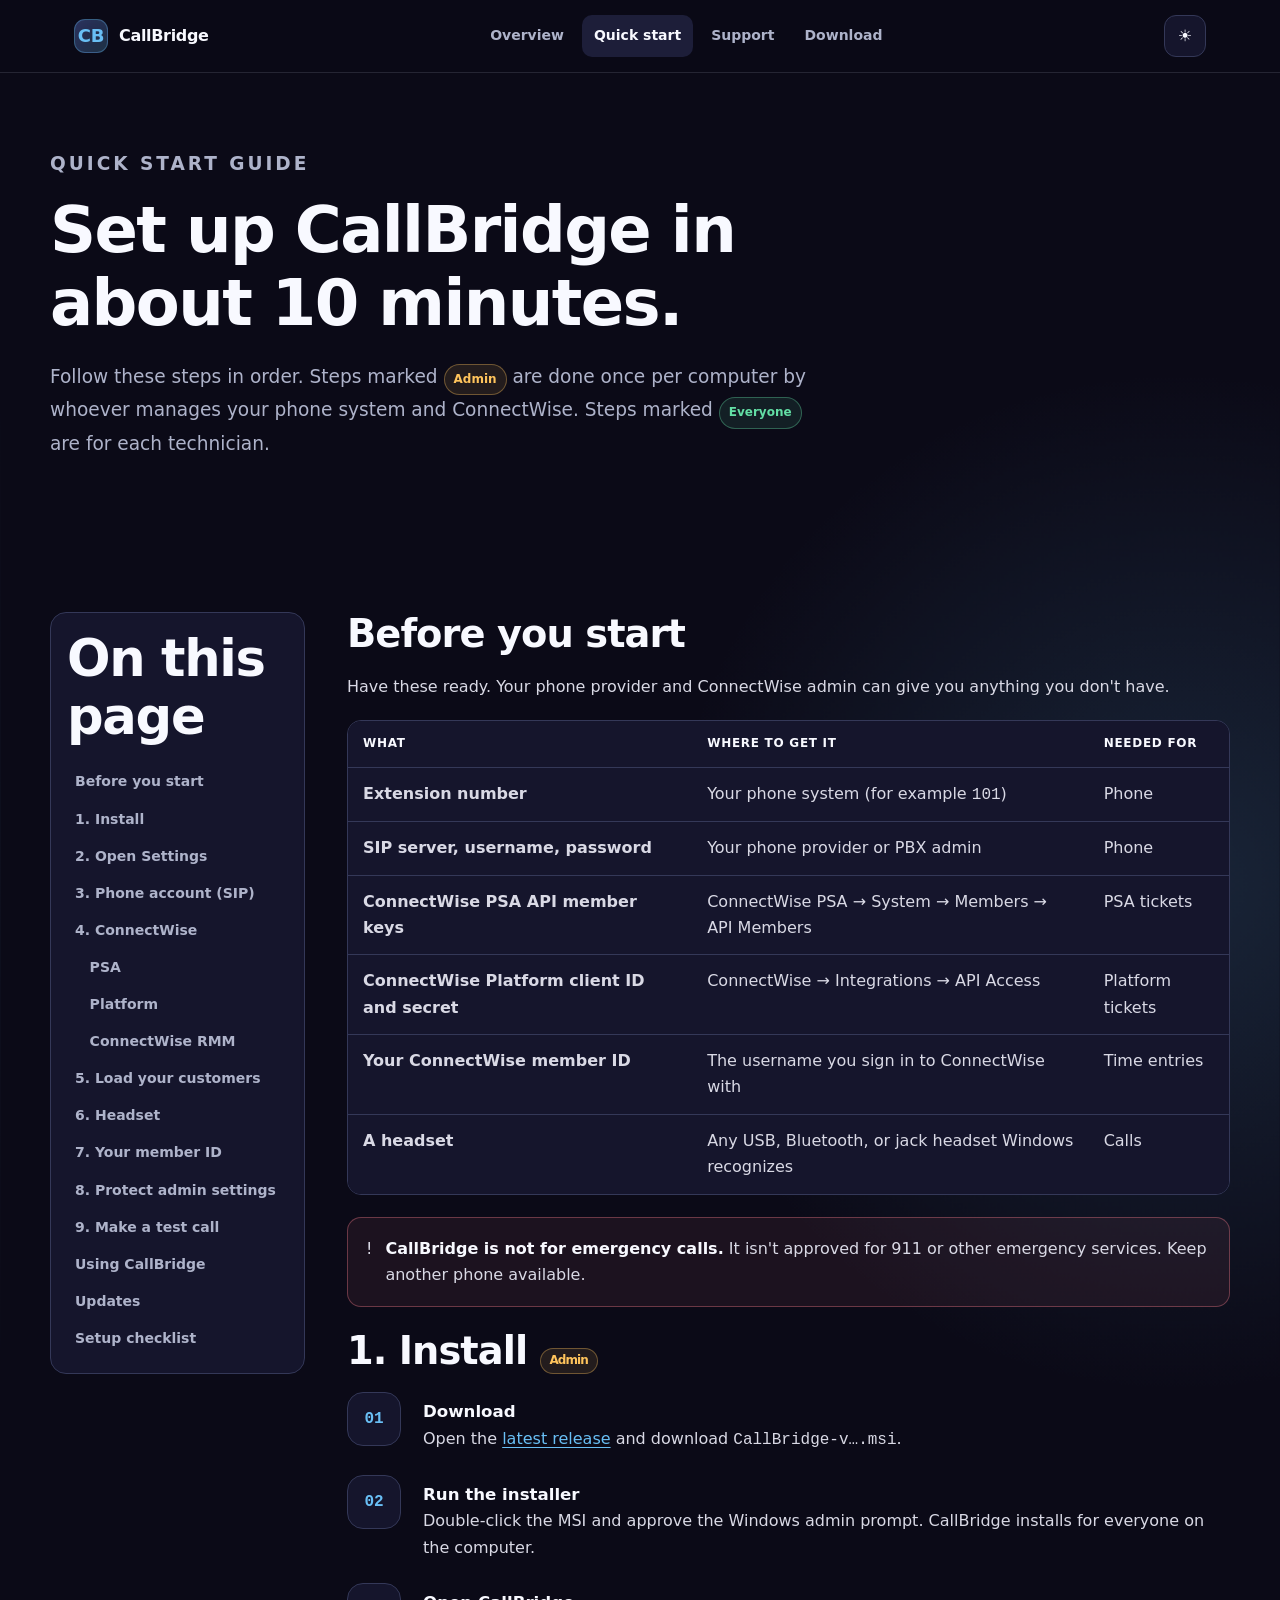
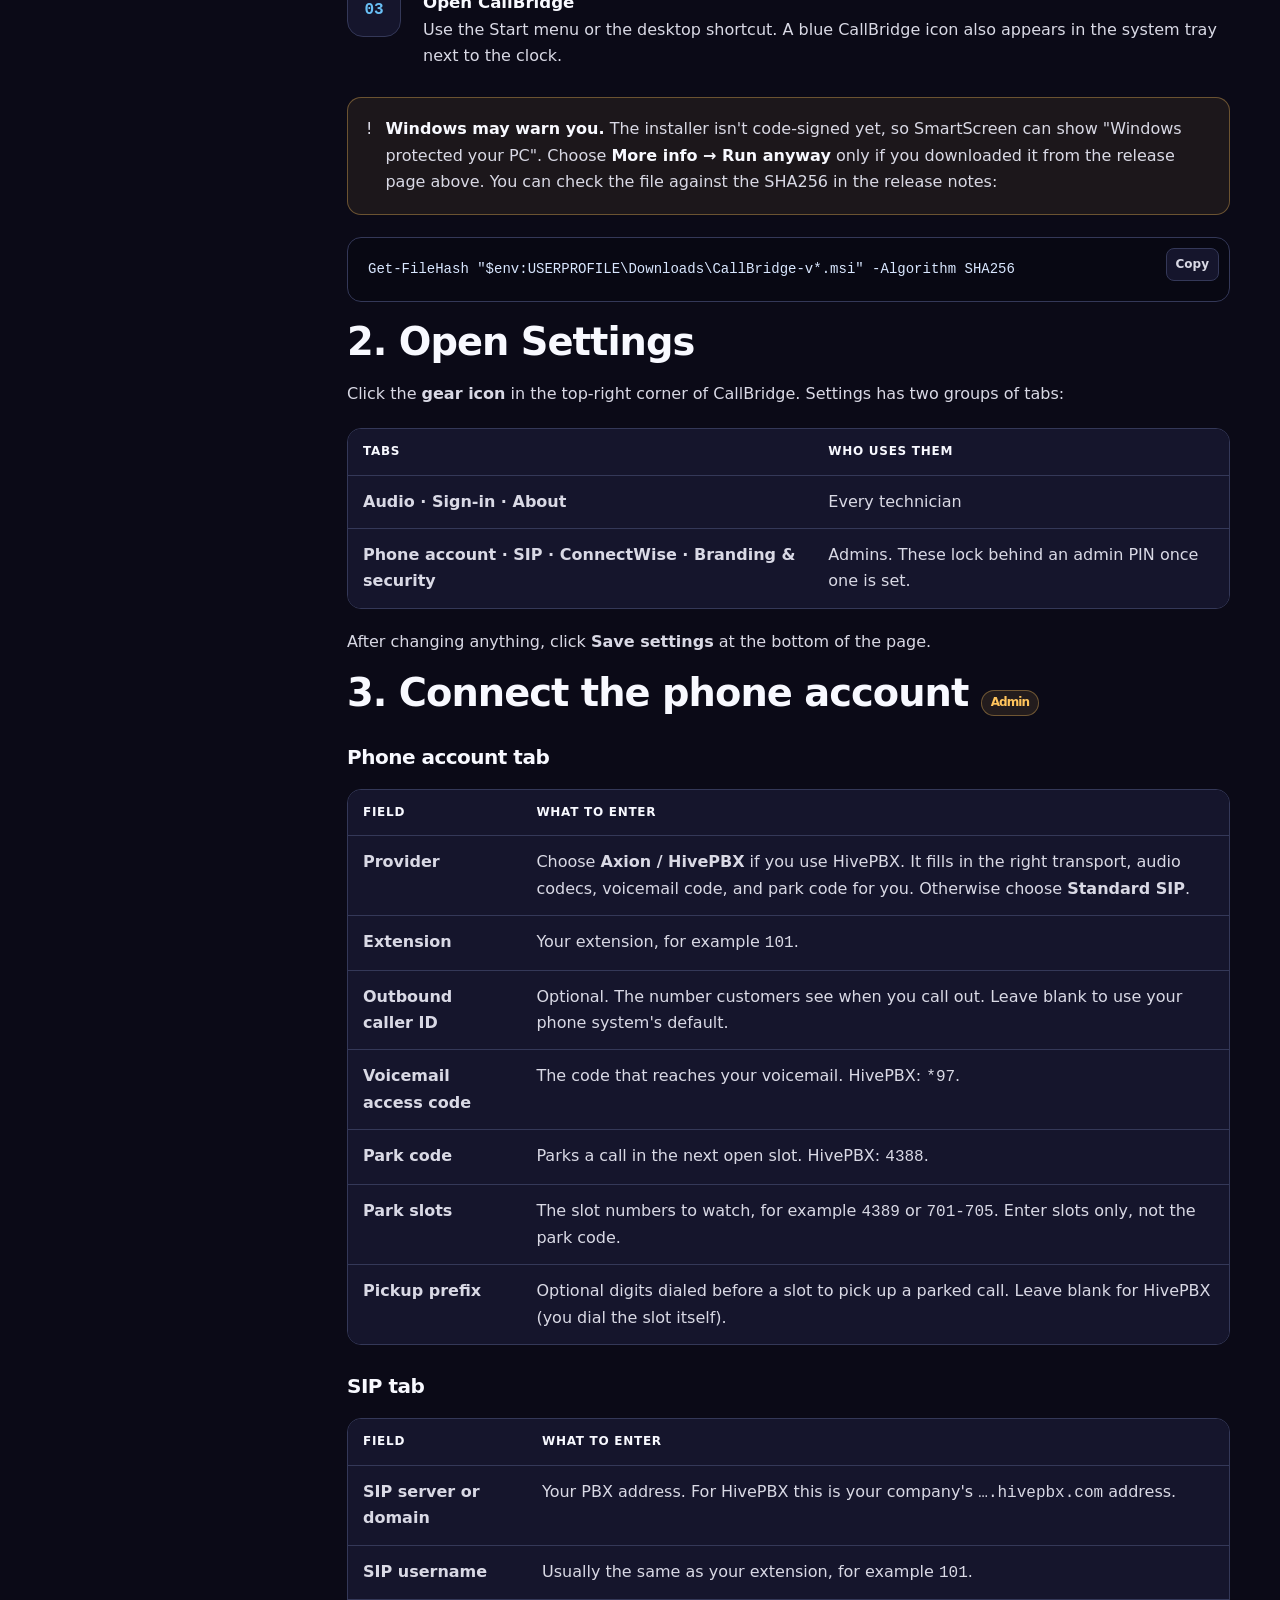
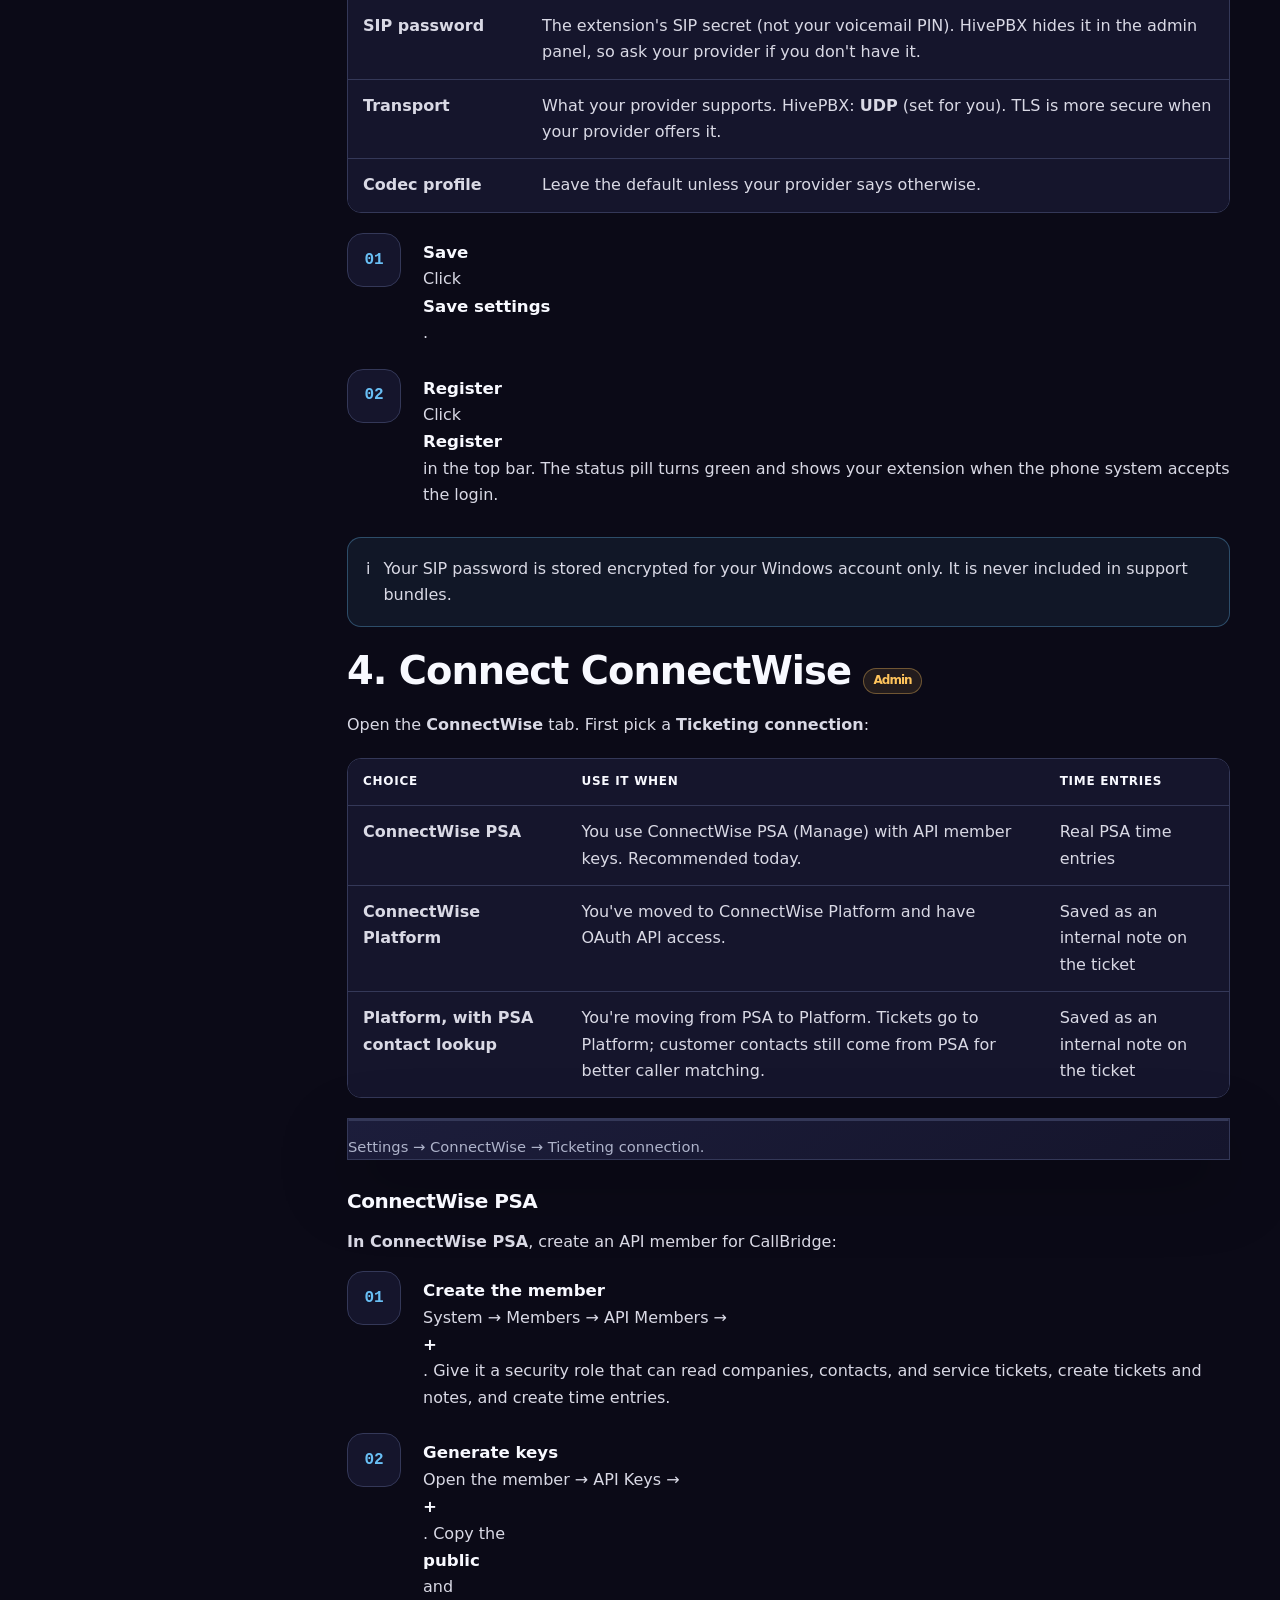
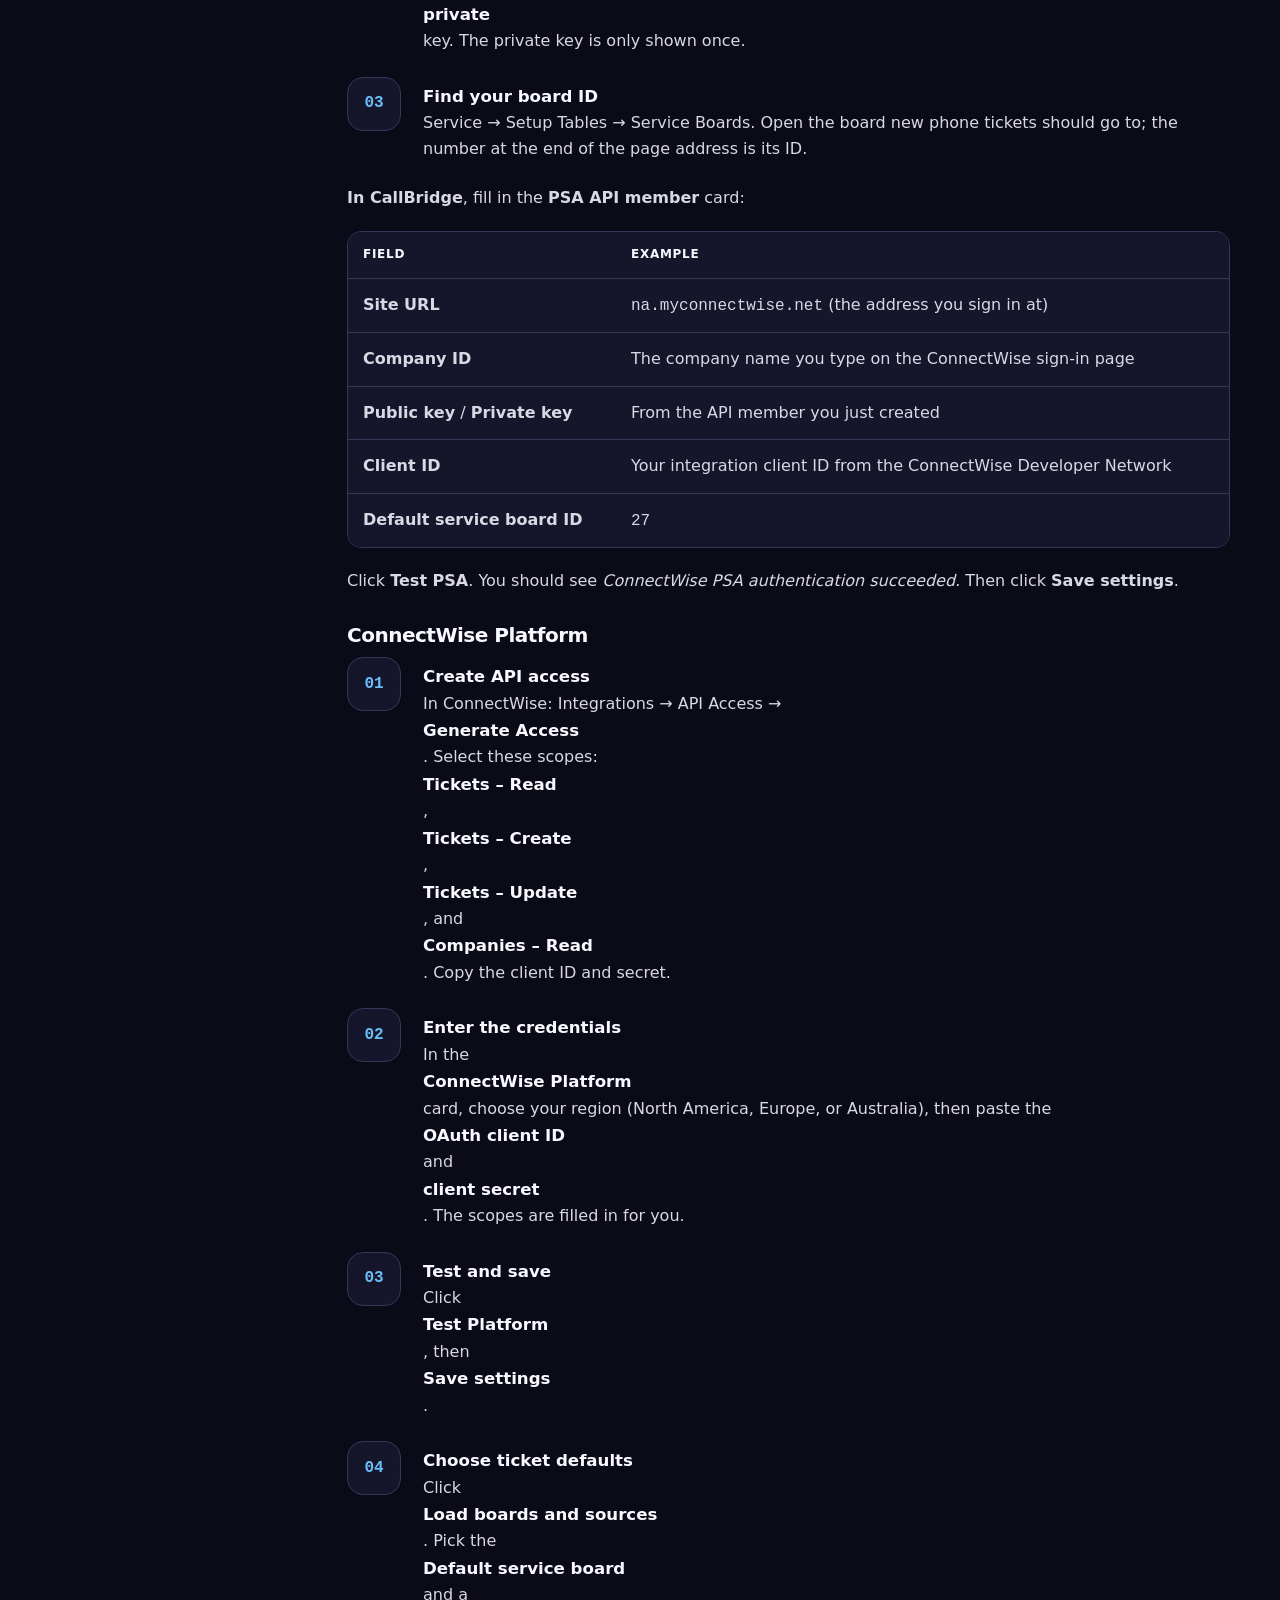
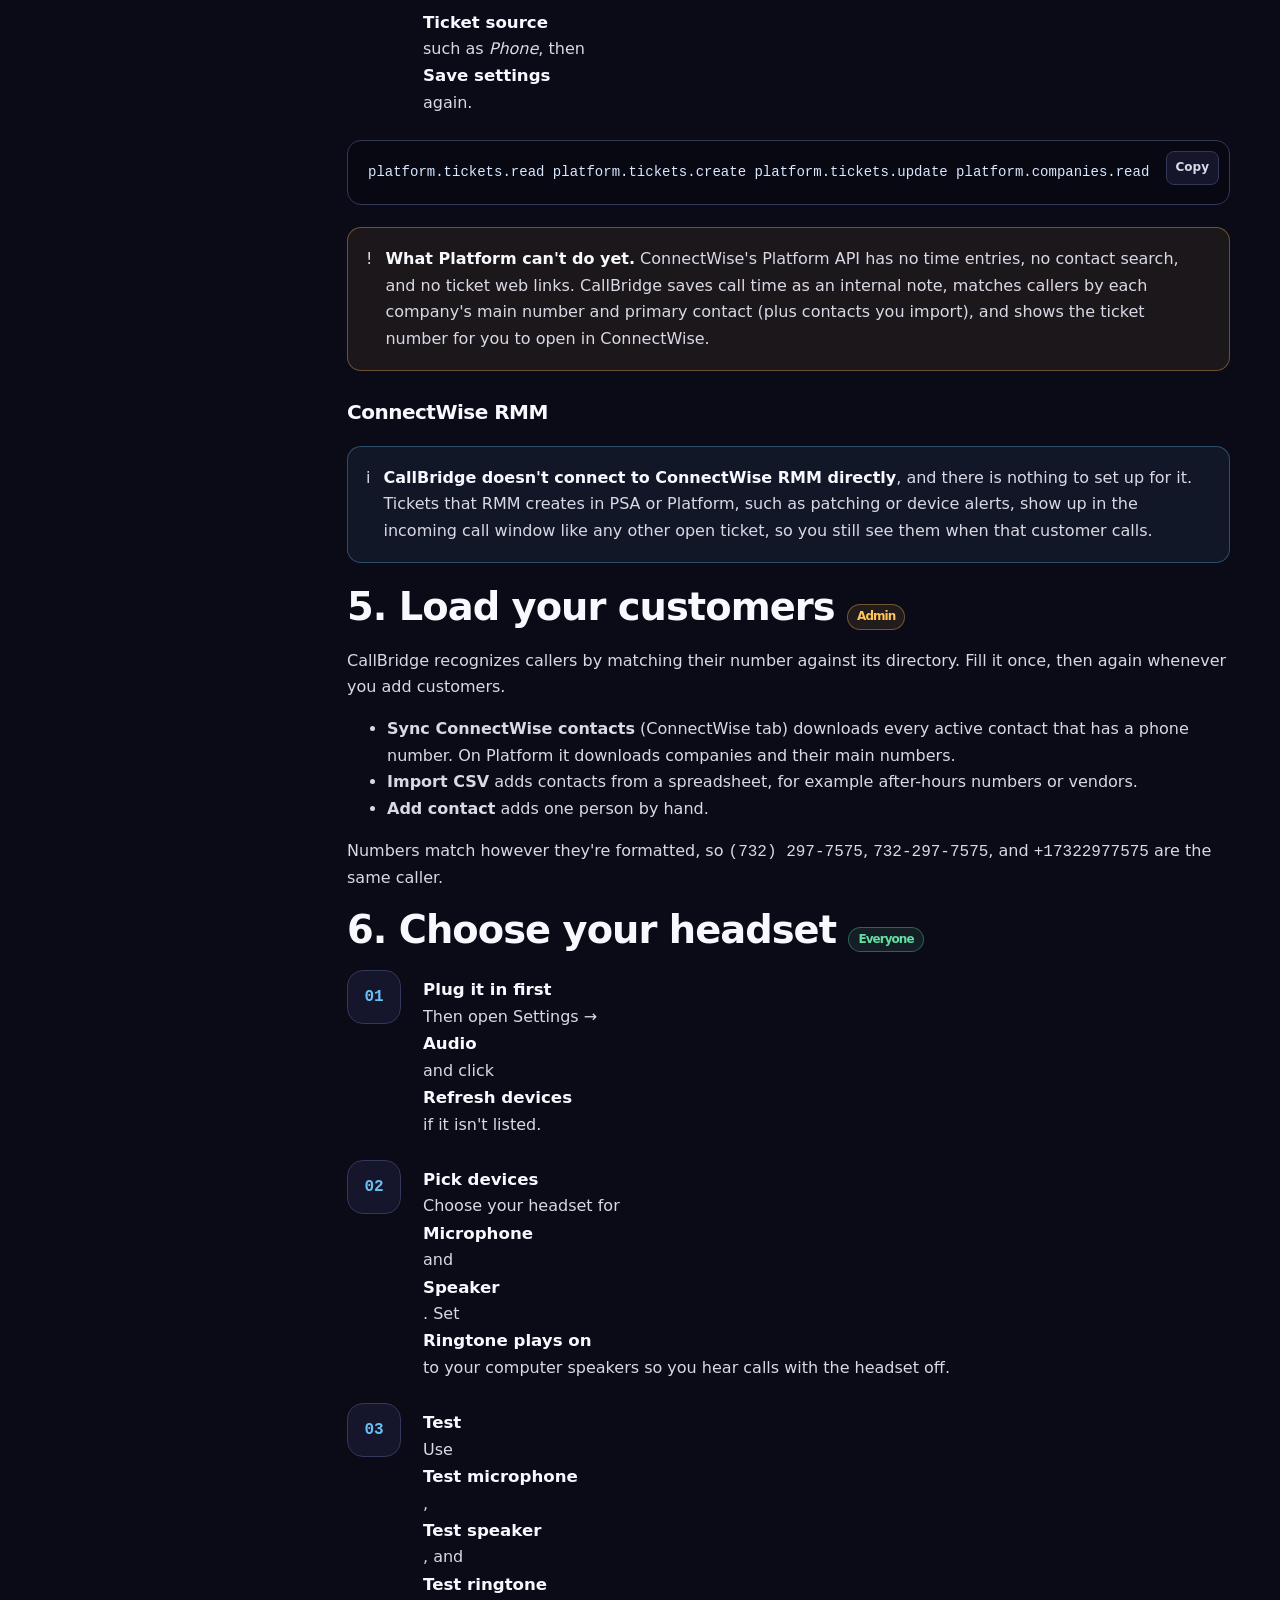
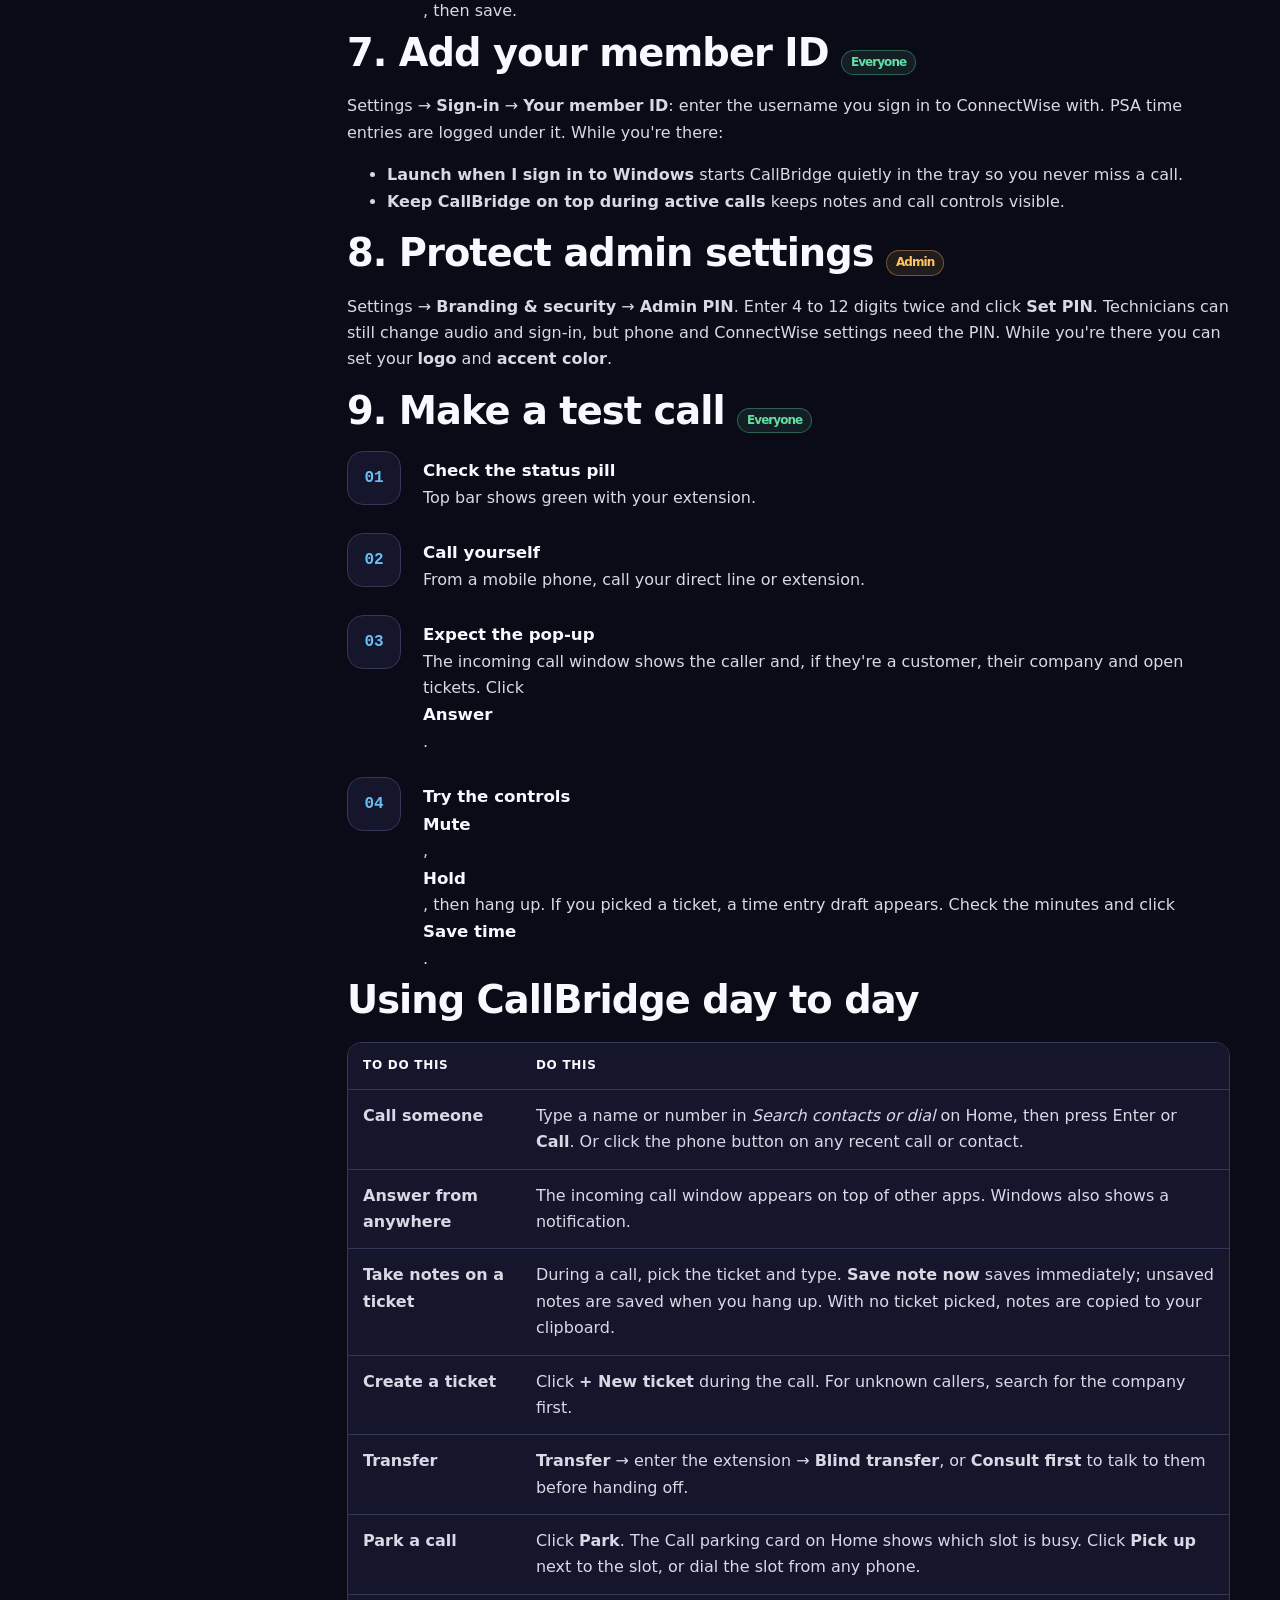
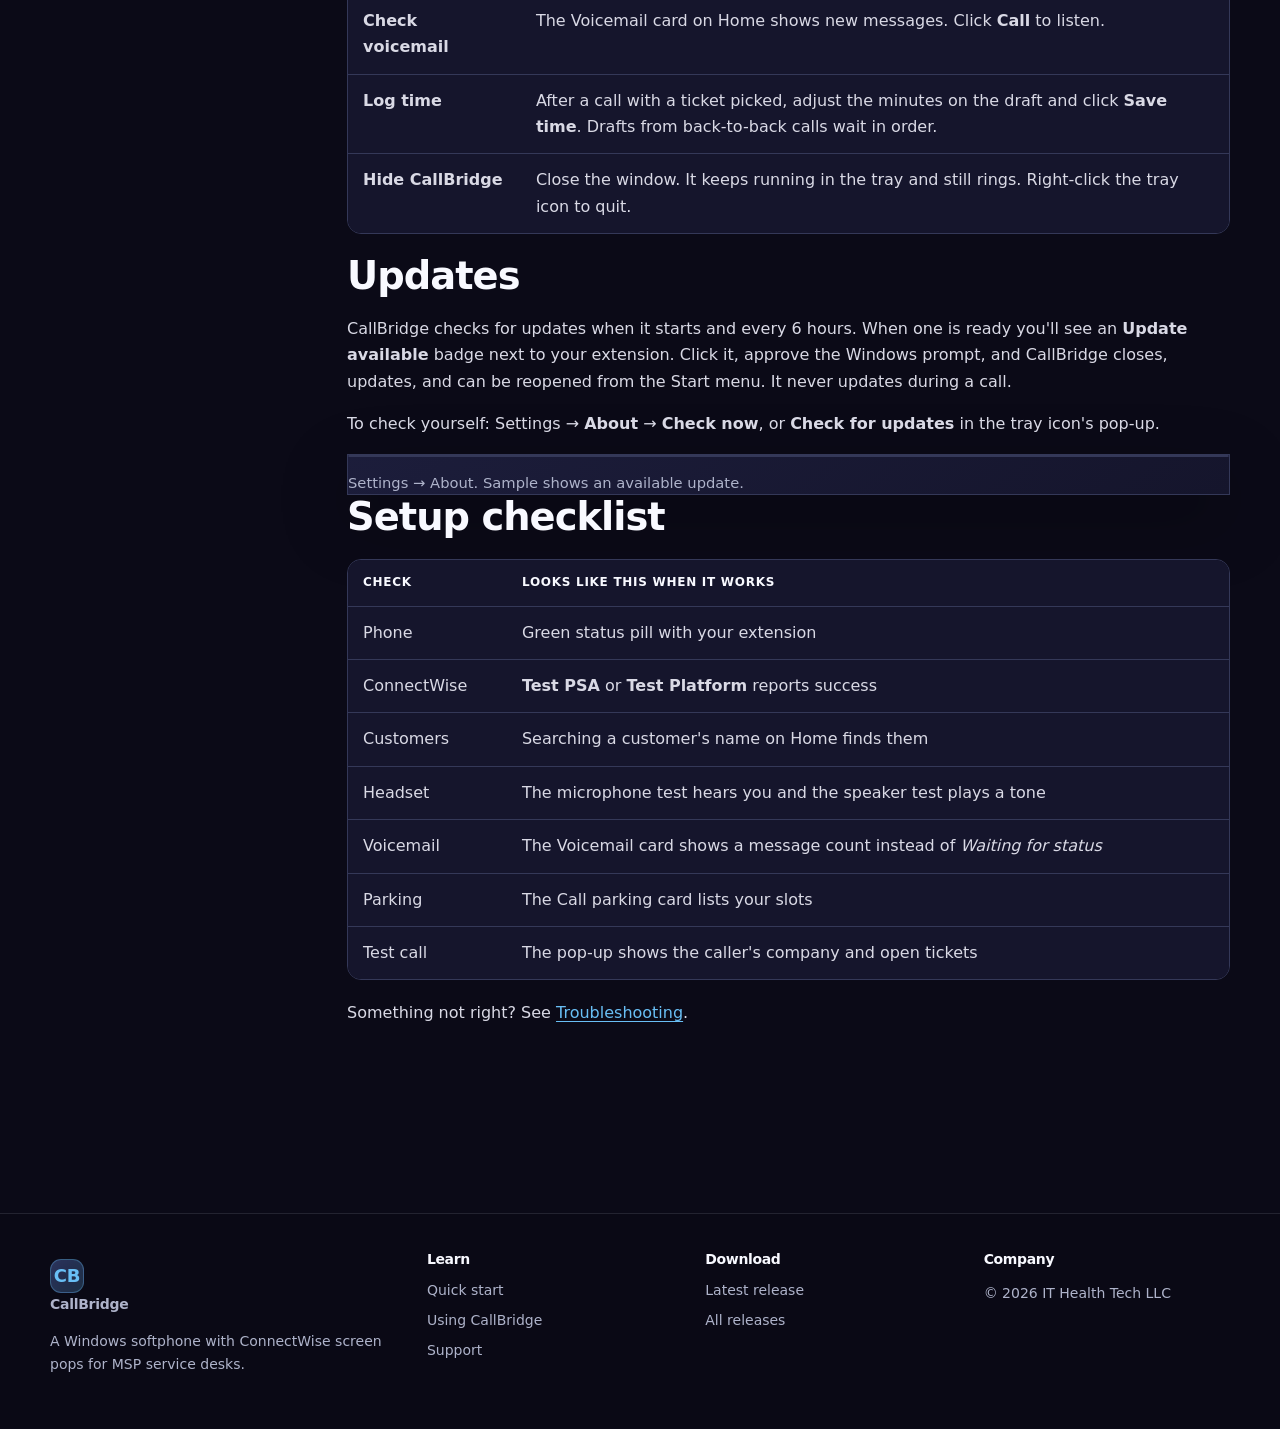
==== pages/guide.html @ 0b55e810 "Add end-user quick start guide and GitHub Pages documentation site Co-Authored-By: Claude Opus 5 <no" ====
<!doctype html>
<html lang="en">
<head>
  <meta charset="utf-8">
  <meta name="viewport" content="width=device-width, initial-scale=1">
  <meta name="description" content="Set up CallBridge step by step: install, connect your SIP phone account, connect ConnectWise PSA or Platform, load customers, choose your headset, and start taking calls.">
  <meta name="theme-color" content="#0b0a17">
  <meta http-equiv="Content-Security-Policy" content="default-src 'self'; img-src 'self' data:; style-src 'self'; script-src 'self'; connect-src 'none'; object-src 'none'; base-uri 'self'; form-action 'none'">
  <title>Quick start guide &middot; CallBridge</title>
  <link rel="icon" href="images/callbridge-mark.png">
  <link rel="stylesheet" href="assets/site.css">
  <script src="assets/site.js" defer></script>
</head>
<body>
  <a class="skip-link" href="#main">Skip to content</a>
  <header class="site-header">
    <div class="nav-shell">
      <a class="brand" href="index.html" aria-label="CallBridge documentation home">
        <span class="brand-mark" aria-hidden="true">CB</span>
        <span>CallBridge</span>
      </a>
      <nav class="site-nav" data-site-nav aria-label="Primary navigation">
        <a href="index.html">Overview</a>
        <a href="guide.html" aria-current="page">Quick start</a>
        <a href="support.html">Support</a>
        <a href="https://github.com/ithealthtech/CallBridge-Releases/releases/latest">Download</a>
      </nav>
      <div class="nav-actions">
        <button class="icon-button" type="button" data-doc-theme-toggle aria-label="Use light documentation theme">&#9728;</button>
        <button class="menu-button" type="button" data-menu-toggle aria-label="Open navigation" aria-expanded="false">&#9776;</button>
      </div>
    </div>
  </header>

  <main id="main">
    <section class="page-hero">
      <div class="container">
        <p class="eyebrow">Quick start guide</p>
        <h1>Set up CallBridge in about 10 minutes.</h1>
        <p class="hero-copy">Follow these steps in order. Steps marked <span class="badge badge-warning">Admin</span> are done once per computer by whoever manages your phone system and ConnectWise. Steps marked <span class="badge badge-success">Everyone</span> are for each technician.</p>
      </div>
    </section>

    <section class="section">
      <div class="container docs-layout">
        <nav class="toc" aria-label="On this page">
          <h2>On this page</h2>
          <a href="#before">Before you start</a>
          <a href="#install">1. Install</a>
          <a href="#settings">2. Open Settings</a>
          <a href="#phone">3. Phone account (SIP)</a>
          <a href="#connectwise">4. ConnectWise</a>
          <a href="#psa">&nbsp;&nbsp;&nbsp;PSA</a>
          <a href="#platform">&nbsp;&nbsp;&nbsp;Platform</a>
          <a href="#rmm">&nbsp;&nbsp;&nbsp;ConnectWise RMM</a>
          <a href="#directory">5. Load your customers</a>
          <a href="#audio">6. Headset</a>
          <a href="#signin">7. Your member ID</a>
          <a href="#pin">8. Protect admin settings</a>
          <a href="#first-call">9. Make a test call</a>
          <a href="#features">Using CallBridge</a>
          <a href="#updates">Updates</a>
          <a href="#checklist">Setup checklist</a>
        </nav>

        <div class="docs-content">
          <h2 id="before">Before you start</h2>
          <p>Have these ready. Your phone provider and ConnectWise admin can give you anything you don't have.</p>
          <div class="table-wrap">
            <table>
              <thead><tr><th>What</th><th>Where to get it</th><th>Needed for</th></tr></thead>
              <tbody>
                <tr><td><strong>Extension number</strong></td><td>Your phone system (for example <code>101</code>)</td><td>Phone</td></tr>
                <tr><td><strong>SIP server, username, password</strong></td><td>Your phone provider or PBX admin</td><td>Phone</td></tr>
                <tr><td><strong>ConnectWise PSA API member keys</strong></td><td>ConnectWise PSA &rarr; System &rarr; Members &rarr; API Members</td><td>PSA tickets</td></tr>
                <tr><td><strong>ConnectWise Platform client ID and secret</strong></td><td>ConnectWise &rarr; Integrations &rarr; API Access</td><td>Platform tickets</td></tr>
                <tr><td><strong>Your ConnectWise member ID</strong></td><td>The username you sign in to ConnectWise with</td><td>Time entries</td></tr>
                <tr><td><strong>A headset</strong></td><td>Any USB, Bluetooth, or jack headset Windows recognizes</td><td>Calls</td></tr>
              </tbody>
            </table>
          </div>
          <div class="notice notice-danger">
            <span aria-hidden="true">!</span>
            <p><strong>CallBridge is not for emergency calls.</strong> It isn't approved for 911 or other emergency services. Keep another phone available.</p>
          </div>

          <h2 id="install">1. Install <span class="badge badge-warning">Admin</span></h2>
          <ol class="step-list">
            <li><strong>Download</strong>Open the <a href="https://github.com/ithealthtech/CallBridge-Releases/releases/latest">latest release</a> and download <code>CallBridge-v&hellip;.msi</code>.</li>
            <li><strong>Run the installer</strong>Double-click the MSI and approve the Windows admin prompt. CallBridge installs for everyone on the computer.</li>
            <li><strong>Open CallBridge</strong>Use the Start menu or the desktop shortcut. A blue CallBridge icon also appears in the system tray next to the clock.</li>
          </ol>
          <div class="notice notice-warning">
            <span aria-hidden="true">!</span>
            <p><strong>Windows may warn you.</strong> The installer isn't code-signed yet, so SmartScreen can show "Windows protected your PC". Choose <strong>More info &rarr; Run anyway</strong> only if you downloaded it from the release page above. You can check the file against the SHA256 in the release notes:</p>
          </div>
          <div class="code-block">
            <button class="copy-button" type="button" data-copy-target="#verify-hash">Copy</button>
            <pre><code id="verify-hash">Get-FileHash "$env:USERPROFILE\Downloads\CallBridge-v*.msi" -Algorithm SHA256</code></pre>
          </div>

          <h2 id="settings">2. Open Settings</h2>
          <p>Click the <strong>gear icon</strong> in the top-right corner of CallBridge. Settings has two groups of tabs:</p>
          <div class="table-wrap">
            <table>
              <thead><tr><th>Tabs</th><th>Who uses them</th></tr></thead>
              <tbody>
                <tr><td><strong>Audio &middot; Sign-in &middot; About</strong></td><td>Every technician</td></tr>
                <tr><td><strong>Phone account &middot; SIP &middot; ConnectWise &middot; Branding &amp; security</strong></td><td>Admins. These lock behind an admin PIN once one is set.</td></tr>
              </tbody>
            </table>
          </div>
          <p>After changing anything, click <strong>Save settings</strong> at the bottom of the page.</p>

          <h2 id="phone">3. Connect the phone account <span class="badge badge-warning">Admin</span></h2>
          <h3>Phone account tab</h3>
          <div class="table-wrap">
            <table>
              <thead><tr><th>Field</th><th>What to enter</th></tr></thead>
              <tbody>
                <tr><td><strong>Provider</strong></td><td>Choose <strong>Axion / HivePBX</strong> if you use HivePBX. It fills in the right transport, audio codecs, voicemail code, and park code for you. Otherwise choose <strong>Standard SIP</strong>.</td></tr>
                <tr><td><strong>Extension</strong></td><td>Your extension, for example <code>101</code>.</td></tr>
                <tr><td><strong>Outbound caller ID</strong></td><td>Optional. The number customers see when you call out. Leave blank to use your phone system's default.</td></tr>
                <tr><td><strong>Voicemail access code</strong></td><td>The code that reaches your voicemail. HivePBX: <code>*97</code>.</td></tr>
                <tr><td><strong>Park code</strong></td><td>Parks a call in the next open slot. HivePBX: <code>4388</code>.</td></tr>
                <tr><td><strong>Park slots</strong></td><td>The slot numbers to watch, for example <code>4389</code> or <code>701-705</code>. Enter slots only, not the park code.</td></tr>
                <tr><td><strong>Pickup prefix</strong></td><td>Optional digits dialed before a slot to pick up a parked call. Leave blank for HivePBX (you dial the slot itself).</td></tr>
              </tbody>
            </table>
          </div>

          <h3>SIP tab</h3>
          <div class="table-wrap">
            <table>
              <thead><tr><th>Field</th><th>What to enter</th></tr></thead>
              <tbody>
                <tr><td><strong>SIP server or domain</strong></td><td>Your PBX address. For HivePBX this is your company's <code>&hellip;.hivepbx.com</code> address.</td></tr>
                <tr><td><strong>SIP username</strong></td><td>Usually the same as your extension, for example <code>101</code>.</td></tr>
                <tr><td><strong>SIP password</strong></td><td>The extension's SIP secret (not your voicemail PIN). HivePBX hides it in the admin panel, so ask your provider if you don't have it.</td></tr>
                <tr><td><strong>Transport</strong></td><td>What your provider supports. HivePBX: <strong>UDP</strong> (set for you). TLS is more secure when your provider offers it.</td></tr>
                <tr><td><strong>Codec profile</strong></td><td>Leave the default unless your provider says otherwise.</td></tr>
              </tbody>
            </table>
          </div>
          <ol class="step-list">
            <li><strong>Save</strong>Click <strong>Save settings</strong>.</li>
            <li><strong>Register</strong>Click <strong>Register</strong> in the top bar. The status pill turns green and shows your extension when the phone system accepts the login.</li>
          </ol>
          <div class="notice">
            <span aria-hidden="true">i</span>
            <p>Your SIP password is stored encrypted for your Windows account only. It is never included in support bundles.</p>
          </div>

          <h2 id="connectwise">4. Connect ConnectWise <span class="badge badge-warning">Admin</span></h2>
          <p>Open the <strong>ConnectWise</strong> tab. First pick a <strong>Ticketing connection</strong>:</p>
          <div class="table-wrap">
            <table>
              <thead><tr><th>Choice</th><th>Use it when</th><th>Time entries</th></tr></thead>
              <tbody>
                <tr><td><strong>ConnectWise PSA</strong></td><td>You use ConnectWise PSA (Manage) with API member keys. Recommended today.</td><td>Real PSA time entries</td></tr>
                <tr><td><strong>ConnectWise Platform</strong></td><td>You've moved to ConnectWise Platform and have OAuth API access.</td><td>Saved as an internal note on the ticket</td></tr>
                <tr><td><strong>Platform, with PSA contact lookup</strong></td><td>You're moving from PSA to Platform. Tickets go to Platform; customer contacts still come from PSA for better caller matching.</td><td>Saved as an internal note on the ticket</td></tr>
              </tbody>
            </table>
          </div>
          <figure class="panel">
            <img src="images/connectwise-settings.png" alt="CallBridge ConnectWise settings showing the Ticketing connection choice" loading="lazy">
            <figcaption>Settings &rarr; ConnectWise &rarr; Ticketing connection.</figcaption>
          </figure>

          <h3 id="psa">ConnectWise PSA</h3>
          <p><strong>In ConnectWise PSA</strong>, create an API member for CallBridge:</p>
          <ol class="step-list">
            <li><strong>Create the member</strong>System &rarr; Members &rarr; API Members &rarr; <strong>+</strong>. Give it a security role that can read companies, contacts, and service tickets, create tickets and notes, and create time entries.</li>
            <li><strong>Generate keys</strong>Open the member &rarr; API Keys &rarr; <strong>+</strong>. Copy the <strong>public</strong> and <strong>private</strong> key. The private key is only shown once.</li>
            <li><strong>Find your board ID</strong>Service &rarr; Setup Tables &rarr; Service Boards. Open the board new phone tickets should go to; the number at the end of the page address is its ID.</li>
          </ol>
          <p><strong>In CallBridge</strong>, fill in the <strong>PSA API member</strong> card:</p>
          <div class="table-wrap">
            <table>
              <thead><tr><th>Field</th><th>Example</th></tr></thead>
              <tbody>
                <tr><td><strong>Site URL</strong></td><td><code>na.myconnectwise.net</code> (the address you sign in at)</td></tr>
                <tr><td><strong>Company ID</strong></td><td>The company name you type on the ConnectWise sign-in page</td></tr>
                <tr><td><strong>Public key</strong> / <strong>Private key</strong></td><td>From the API member you just created</td></tr>
                <tr><td><strong>Client ID</strong></td><td>Your integration client ID from the ConnectWise Developer Network</td></tr>
                <tr><td><strong>Default service board ID</strong></td><td><code>27</code></td></tr>
              </tbody>
            </table>
          </div>
          <p>Click <strong>Test PSA</strong>. You should see <em>ConnectWise PSA authentication succeeded.</em> Then click <strong>Save settings</strong>.</p>

          <h3 id="platform">ConnectWise Platform</h3>
          <ol class="step-list">
            <li><strong>Create API access</strong>In ConnectWise: Integrations &rarr; API Access &rarr; <strong>Generate Access</strong>. Select these scopes: <strong>Tickets &ndash; Read</strong>, <strong>Tickets &ndash; Create</strong>, <strong>Tickets &ndash; Update</strong>, and <strong>Companies &ndash; Read</strong>. Copy the client ID and secret.</li>
            <li><strong>Enter the credentials</strong>In the <strong>ConnectWise Platform</strong> card, choose your region (North America, Europe, or Australia), then paste the <strong>OAuth client ID</strong> and <strong>client secret</strong>. The scopes are filled in for you.</li>
            <li><strong>Test and save</strong>Click <strong>Test Platform</strong>, then <strong>Save settings</strong>.</li>
            <li><strong>Choose ticket defaults</strong>Click <strong>Load boards and sources</strong>. Pick the <strong>Default service board</strong> and a <strong>Ticket source</strong> such as <em>Phone</em>, then <strong>Save settings</strong> again.</li>
          </ol>
          <div class="code-block">
            <button class="copy-button" type="button" data-copy-target="#platform-scopes">Copy</button>
            <pre><code id="platform-scopes">platform.tickets.read platform.tickets.create platform.tickets.update platform.companies.read</code></pre>
          </div>
          <div class="notice notice-warning">
            <span aria-hidden="true">!</span>
            <p><strong>What Platform can't do yet.</strong> ConnectWise's Platform API has no time entries, no contact search, and no ticket web links. CallBridge saves call time as an internal note, matches callers by each company's main number and primary contact (plus contacts you import), and shows the ticket number for you to open in ConnectWise.</p>
          </div>

          <h3 id="rmm">ConnectWise RMM</h3>
          <div class="notice">
            <span aria-hidden="true">i</span>
            <p><strong>CallBridge doesn't connect to ConnectWise RMM directly</strong>, and there is nothing to set up for it. Tickets that RMM creates in PSA or Platform, such as patching or device alerts, show up in the incoming call window like any other open ticket, so you still see them when that customer calls.</p>
          </div>

          <h2 id="directory">5. Load your customers <span class="badge badge-warning">Admin</span></h2>
          <p>CallBridge recognizes callers by matching their number against its directory. Fill it once, then again whenever you add customers.</p>
          <ul>
            <li><strong>Sync ConnectWise contacts</strong> (ConnectWise tab) downloads every active contact that has a phone number. On Platform it downloads companies and their main numbers.</li>
            <li><strong>Import CSV</strong> adds contacts from a spreadsheet, for example after-hours numbers or vendors.</li>
            <li><strong>Add contact</strong> adds one person by hand.</li>
          </ul>
          <p>Numbers match however they're formatted, so <code>(732) 297-7575</code>, <code>732-297-7575</code>, and <code>+17322977575</code> are the same caller.</p>

          <h2 id="audio">6. Choose your headset <span class="badge badge-success">Everyone</span></h2>
          <ol class="step-list">
            <li><strong>Plug it in first</strong>Then open Settings &rarr; <strong>Audio</strong> and click <strong>Refresh devices</strong> if it isn't listed.</li>
            <li><strong>Pick devices</strong>Choose your headset for <strong>Microphone</strong> and <strong>Speaker</strong>. Set <strong>Ringtone plays on</strong> to your computer speakers so you hear calls with the headset off.</li>
            <li><strong>Test</strong>Use <strong>Test microphone</strong>, <strong>Test speaker</strong>, and <strong>Test ringtone</strong>, then save.</li>
          </ol>

          <h2 id="signin">7. Add your member ID <span class="badge badge-success">Everyone</span></h2>
          <p>Settings &rarr; <strong>Sign-in</strong> &rarr; <strong>Your member ID</strong>: enter the username you sign in to ConnectWise with. PSA time entries are logged under it. While you're there:</p>
          <ul>
            <li><strong>Launch when I sign in to Windows</strong> starts CallBridge quietly in the tray so you never miss a call.</li>
            <li><strong>Keep CallBridge on top during active calls</strong> keeps notes and call controls visible.</li>
          </ul>

          <h2 id="pin">8. Protect admin settings <span class="badge badge-warning">Admin</span></h2>
          <p>Settings &rarr; <strong>Branding &amp; security</strong> &rarr; <strong>Admin PIN</strong>. Enter 4 to 12 digits twice and click <strong>Set PIN</strong>. Technicians can still change audio and sign-in, but phone and ConnectWise settings need the PIN. While you're there you can set your <strong>logo</strong> and <strong>accent color</strong>.</p>

          <h2 id="first-call">9. Make a test call <span class="badge badge-success">Everyone</span></h2>
          <ol class="step-list">
            <li><strong>Check the status pill</strong>Top bar shows green with your extension.</li>
            <li><strong>Call yourself</strong>From a mobile phone, call your direct line or extension.</li>
            <li><strong>Expect the pop-up</strong>The incoming call window shows the caller and, if they're a customer, their company and open tickets. Click <strong>Answer</strong>.</li>
            <li><strong>Try the controls</strong><strong>Mute</strong>, <strong>Hold</strong>, then hang up. If you picked a ticket, a time entry draft appears. Check the minutes and click <strong>Save time</strong>.</li>
          </ol>

          <h2 id="features">Using CallBridge day to day</h2>
          <div class="table-wrap">
            <table>
              <thead><tr><th>To do this</th><th>Do this</th></tr></thead>
              <tbody>
                <tr><td><strong>Call someone</strong></td><td>Type a name or number in <em>Search contacts or dial</em> on Home, then press Enter or <strong>Call</strong>. Or click the phone button on any recent call or contact.</td></tr>
                <tr><td><strong>Answer from anywhere</strong></td><td>The incoming call window appears on top of other apps. Windows also shows a notification.</td></tr>
                <tr><td><strong>Take notes on a ticket</strong></td><td>During a call, pick the ticket and type. <strong>Save note now</strong> saves immediately; unsaved notes are saved when you hang up. With no ticket picked, notes are copied to your clipboard.</td></tr>
                <tr><td><strong>Create a ticket</strong></td><td>Click <strong>+ New ticket</strong> during the call. For unknown callers, search for the company first.</td></tr>
                <tr><td><strong>Transfer</strong></td><td><strong>Transfer</strong> &rarr; enter the extension &rarr; <strong>Blind transfer</strong>, or <strong>Consult first</strong> to talk to them before handing off.</td></tr>
                <tr><td><strong>Park a call</strong></td><td>Click <strong>Park</strong>. The Call parking card on Home shows which slot is busy. Click <strong>Pick up</strong> next to the slot, or dial the slot from any phone.</td></tr>
                <tr><td><strong>Check voicemail</strong></td><td>The Voicemail card on Home shows new messages. Click <strong>Call</strong> to listen.</td></tr>
                <tr><td><strong>Log time</strong></td><td>After a call with a ticket picked, adjust the minutes on the draft and click <strong>Save time</strong>. Drafts from back-to-back calls wait in order.</td></tr>
                <tr><td><strong>Hide CallBridge</strong></td><td>Close the window. It keeps running in the tray and still rings. Right-click the tray icon to quit.</td></tr>
              </tbody>
            </table>
          </div>

          <h2 id="updates">Updates</h2>
          <p>CallBridge checks for updates when it starts and every 6 hours. When one is ready you'll see an <strong>Update available</strong> badge next to your extension. Click it, approve the Windows prompt, and CallBridge closes, updates, and can be reopened from the Start menu. It never updates during a call.</p>
          <p>To check yourself: Settings &rarr; <strong>About</strong> &rarr; <strong>Check now</strong>, or <strong>Check for updates</strong> in the tray icon's pop-up.</p>
          <figure class="panel">
            <img src="images/about-updates.png" alt="CallBridge Settings About tab showing the installed version, last update check, and Install button" loading="lazy">
            <figcaption>Settings &rarr; About. Sample shows an available update.</figcaption>
          </figure>

          <h2 id="checklist">Setup checklist</h2>
          <div class="table-wrap">
            <table>
              <thead><tr><th>Check</th><th>Looks like this when it works</th></tr></thead>
              <tbody>
                <tr><td>Phone</td><td>Green status pill with your extension</td></tr>
                <tr><td>ConnectWise</td><td><strong>Test PSA</strong> or <strong>Test Platform</strong> reports success</td></tr>
                <tr><td>Customers</td><td>Searching a customer's name on Home finds them</td></tr>
                <tr><td>Headset</td><td>The microphone test hears you and the speaker test plays a tone</td></tr>
                <tr><td>Voicemail</td><td>The Voicemail card shows a message count instead of <em>Waiting for status</em></td></tr>
                <tr><td>Parking</td><td>The Call parking card lists your slots</td></tr>
                <tr><td>Test call</td><td>The pop-up shows the caller's company and open tickets</td></tr>
              </tbody>
            </table>
          </div>
          <p>Something not right? See <a href="support.html">Troubleshooting</a>.</p>
        </div>
      </div>
    </section>
  </main>

  <footer class="site-footer">
    <div class="container footer-grid">
      <div>
        <a class="brand" href="index.html"><span class="brand-mark" aria-hidden="true">CB</span><span>CallBridge</span></a>
        <p class="footer-note">A Windows softphone with ConnectWise screen pops for MSP service desks.</p>
      </div>
      <div><h3>Learn</h3><a href="guide.html">Quick start</a><a href="guide.html#features">Using CallBridge</a><a href="support.html">Support</a></div>
      <div><h3>Download</h3><a href="https://github.com/ithealthtech/CallBridge-Releases/releases/latest">Latest release</a><a href="https://github.com/ithealthtech/CallBridge-Releases/releases">All releases</a></div>
      <div><h3>Company</h3><p class="footer-note">&copy; <span data-current-year></span> IT Health Tech LLC</p></div>
    </div>
  </footer>

  <div class="sr-only" aria-live="polite" data-live-region></div>
</body>
</html>
---- pages/assets/site.css ----
:root {
  color-scheme: dark;
  --ink: #0b0a17;
  --ink-soft: #111126;
  --surface: #15152c;
  --surface-raised: #1d1e39;
  --surface-soft: #25284a;
  --line: #343858;
  --text: #f8f9ff;
  --copy: #d9d9e5;
  --muted: #aeb3ca;
  --cyan: #69bff5;
  --cyan-strong: #36aeea;
  --violet: #7888ff;
  --green: #63dfa5;
  --amber: #ffc45c;
  --red: #ff7f8c;
  --shadow: 0 24px 70px rgba(0, 0, 0, 0.28);
  --radius-sm: 10px;
  --radius: 18px;
  --radius-lg: 28px;
  --max: 1180px;
  --nav-height: 72px;
  font-family: Inter, ui-sans-serif, system-ui, -apple-system, BlinkMacSystemFont, "Segoe UI", sans-serif;
}

* {
  box-sizing: border-box;
}

html {
  scroll-behavior: smooth;
  scroll-padding-top: calc(var(--nav-height) + 24px);
}

body {
  min-width: 320px;
  margin: 0;
  background:
    radial-gradient(circle at 8% -8%, rgba(120, 136, 255, 0.22), transparent 31rem),
    radial-gradient(circle at 92% 8%, rgba(105, 191, 245, 0.15), transparent 32rem),
    var(--ink);
  color: var(--copy);
  font-size: 16px;
  line-height: 1.65;
}

body[data-doc-theme="light"] {
  color-scheme: light;
  --ink: #eef1f8;
  --ink-soft: #f8f9fc;
  --surface: #ffffff;
  --surface-raised: #f4f6fb;
  --surface-soft: #e8ecf6;
  --line: #d1d7e5;
  --text: #111329;
  --copy: #34384f;
  --muted: #6a7085;
  --shadow: 0 24px 70px rgba(26, 38, 68, 0.12);
}

button,
input,
select,
textarea {
  font: inherit;
}

a {
  color: var(--cyan);
  text-underline-offset: 3px;
}

a:hover {
  color: #9edaff;
}

button,
a {
  -webkit-tap-highlight-color: transparent;
}

:focus-visible {
  outline: 3px solid var(--cyan);
  outline-offset: 3px;
}

.skip-link {
  position: fixed;
  z-index: 1000;
  top: 10px;
  left: 10px;
  transform: translateY(-160%);
  padding: 10px 14px;
  border-radius: var(--radius-sm);
  background: var(--text);
  color: var(--ink);
  font-weight: 800;
}

.skip-link:focus {
  transform: translateY(0);
}

.site-header {
  position: sticky;
  z-index: 100;
  top: 0;
  border-bottom: 1px solid rgba(174, 179, 202, 0.16);
  background: color-mix(in srgb, var(--ink) 86%, transparent);
  backdrop-filter: blur(18px);
}

.nav-shell {
  display: flex;
  min-height: var(--nav-height);
  max-width: var(--max);
  align-items: center;
  justify-content: space-between;
  gap: 24px;
  margin: 0 auto;
  padding: 0 24px;
}

.brand {
  display: inline-flex;
  align-items: center;
  gap: 11px;
  color: var(--text);
  font-weight: 850;
  letter-spacing: -0.02em;
  text-decoration: none;
}

.brand-mark {
  display: grid;
  width: 34px;
  height: 34px;
  place-items: center;
  border: 1px solid rgba(105, 191, 245, 0.35);
  border-radius: 11px;
  background: linear-gradient(135deg, rgba(120, 136, 255, 0.28), rgba(105, 191, 245, 0.18));
  box-shadow: inset 0 0 24px rgba(105, 191, 245, 0.08);
  color: var(--cyan);
  font-size: 18px;
}

.site-nav {
  display: flex;
  align-items: center;
  gap: 6px;
}

.site-nav a {
  padding: 9px 12px;
  border-radius: 10px;
  color: var(--muted);
  font-size: 14px;
  font-weight: 700;
  text-decoration: none;
}

.site-nav a:hover,
.site-nav a[aria-current="page"] {
  background: var(--surface-raised);
  color: var(--text);
}

.nav-actions {
  display: flex;
  align-items: center;
  gap: 8px;
}

.icon-button,
.menu-button {
  display: inline-grid;
  width: 42px;
  height: 42px;
  place-items: center;
  border: 1px solid var(--line);
  border-radius: 12px;
  background: var(--surface);
  color: var(--text);
  cursor: pointer;
}

.menu-button {
  display: none;
}

.container {
  width: min(calc(100% - 40px), var(--max));
  margin-inline: auto;
}

.hero {
  position: relative;
  overflow: hidden;
  padding: 94px 0 74px;
}

.hero::after {
  position: absolute;
  z-index: -1;
  width: 520px;
  height: 520px;
  border: 1px solid rgba(105, 191, 245, 0.13);
  border-radius: 50%;
  content: "";
  right: -180px;
  top: -180px;
  box-shadow:
    0 0 0 60px rgba(105, 191, 245, 0.025),
    0 0 0 120px rgba(120, 136, 255, 0.02);
}

.hero-grid {
  display: grid;
  grid-template-columns: minmax(0, 1.15fr) minmax(340px, 0.85fr);
  align-items: center;
  gap: 64px;
}

.eyebrow,
.section-kicker {
  margin: 0 0 14px;
  color: var(--cyan);
  font-size: 12px;
  font-weight: 900;
  letter-spacing: 0.16em;
  text-transform: uppercase;
}

h1,
h2,
h3,
h4 {
  margin-top: 0;
  color: var(--text);
  line-height: 1.14;
  letter-spacing: -0.025em;
}

h1 {
  max-width: 760px;
  margin-bottom: 22px;
  font-size: clamp(2.65rem, 6vw, 5rem);
}

h2 {
  margin-bottom: 18px;
  font-size: clamp(2rem, 4vw, 3.25rem);
}

h3 {
  margin-bottom: 10px;
  font-size: 1.25rem;
}

.hero-copy {
  max-width: 690px;
  margin: 0 0 28px;
  color: var(--muted);
  font-size: clamp(1.05rem, 2vw, 1.25rem);
}

.button-row {
  display: flex;
  flex-wrap: wrap;
  gap: 12px;
}

.button {
  display: inline-flex;
  min-height: 46px;
  align-items: center;
  justify-content: center;
  gap: 9px;
  padding: 11px 17px;
  border: 1px solid var(--line);
  border-radius: 12px;
  background: var(--surface);
  color: var(--text);
  font-weight: 800;
  text-decoration: none;
  cursor: pointer;
}

.button:hover {
  border-color: var(--cyan);
  color: var(--text);
}

.button-primary {
  border-color: transparent;
  background: linear-gradient(110deg, var(--violet), var(--cyan));
  color: #0b0a17;
  box-shadow: 0 12px 32px rgba(105, 191, 245, 0.18);
}

.button-danger {
  border-color: rgba(255, 127, 140, 0.4);
  color: var(--red);
}

.button-small {
  min-height: 38px;
  padding: 7px 11px;
  font-size: 13px;
}

.hero-panel,
.panel,
.card {
  border: 1px solid var(--line);
  background: linear-gradient(145deg, color-mix(in srgb, var(--surface) 93%, var(--violet)), var(--surface));
  box-shadow: var(--shadow);
}

.hero-panel {
  padding: 26px;
  border-radius: var(--radius-lg);
}

.release-line {
  display: flex;
  align-items: center;
  justify-content: space-between;
  gap: 20px;
  padding-bottom: 18px;
  border-bottom: 1px solid var(--line);
}

.release-line strong {
  color: var(--text);
  font-size: 22px;
}

.status-dot {
  display: inline-block;
  width: 9px;
  height: 9px;
  margin-right: 7px;
  border-radius: 50%;
  background: var(--green);
  box-shadow: 0 0 0 5px rgba(99, 223, 165, 0.12);
}

.meta-list {
  display: grid;
  gap: 0;
  margin: 14px 0 0;
}

.meta-row {
  display: flex;
  align-items: baseline;
  justify-content: space-between;
  gap: 16px;
  padding: 10px 0;
}

.meta-row dt {
  color: var(--muted);
}

.meta-row dd {
  margin: 0;
  color: var(--text);
  font-weight: 750;
  text-align: right;
}

.mono,
code,
pre {
  font-family: "SFMono-Regular", Consolas, "Liberation Mono", monospace;
}

.section {
  padding: 80px 0;
}

.section-compact {
  padding: 50px 0;
}

.section-heading {
  max-width: 760px;
  margin-bottom: 34px;
}

.section-heading p {
  margin-bottom: 0;
  color: var(--muted);
  font-size: 1.08rem;
}

.grid-2,
.grid-3,
.grid-4 {
  display: grid;
  gap: 18px;
}

.grid-2 {
  grid-template-columns: repeat(2, minmax(0, 1fr));
}

.grid-3 {
  grid-template-columns: repeat(3, minmax(0, 1fr));
}

.grid-4 {
  grid-template-columns: repeat(4, minmax(0, 1fr));
}

.card {
  padding: 24px;
  border-radius: var(--radius);
  box-shadow: none;
}

.card p:last-child,
.card ul:last-child {
  margin-bottom: 0;
}

.card-icon {
  display: grid;
  width: 42px;
  height: 42px;
  place-items: center;
  margin-bottom: 18px;
  border-radius: 12px;
  background: rgba(105, 191, 245, 0.1);
  color: var(--cyan);
  font-weight: 900;
}

.card p,
.card li {
  color: var(--muted);
}

.badge,
.pill {
  display: inline-flex;
  align-items: center;
  gap: 6px;
  padding: 5px 9px;
  border: 1px solid var(--line);
  border-radius: 999px;
  background: var(--surface-raised);
  color: var(--copy);
  font-size: 12px;
  font-weight: 800;
}

.badge-success {
  border-color: rgba(99, 223, 165, 0.35);
  background: rgba(99, 223, 165, 0.1);
  color: var(--green);
}

.badge-warning {
  border-color: rgba(255, 196, 92, 0.35);
  background: rgba(255, 196, 92, 0.1);
  color: var(--amber);
}

.badge-danger {
  border-color: rgba(255, 127, 140, 0.35);
  background: rgba(255, 127, 140, 0.1);
  color: var(--red);
}

.step-list {
  display: grid;
  gap: 16px;
  margin: 0;
  padding: 0;
  list-style: none;
  counter-reset: steps;
}

.step-list > li {
  position: relative;
  min-height: 64px;
  padding: 6px 0 6px 76px;
  counter-increment: steps;
}

.step-list > li::before {
  position: absolute;
  top: 0;
  left: 0;
  display: grid;
  width: 52px;
  height: 52px;
  place-items: center;
  border: 1px solid var(--line);
  border-radius: 16px;
  background: var(--surface);
  color: var(--cyan);
  content: counter(steps, decimal-leading-zero);
  font-family: "SFMono-Regular", Consolas, monospace;
  font-weight: 900;
}

.step-list strong {
  display: block;
  color: var(--text);
  font-size: 1.04rem;
}

.code-block {
  position: relative;
  overflow: auto;
  margin: 18px 0;
  border: 1px solid var(--line);
  border-radius: 14px;
  background: #080813;
  color: #d9e7ff;
}

.code-block pre {
  margin: 0;
  padding: 20px 58px 20px 20px;
  font-size: 14px;
  line-height: 1.65;
  white-space: pre-wrap;
  overflow-wrap: anywhere;
}

.copy-button {
  position: absolute;
  top: 10px;
  right: 10px;
  padding: 6px 9px;
  border: 1px solid #343858;
  border-radius: 8px;
  background: #15152c;
  color: #d9d9e5;
  font-size: 12px;
  font-weight: 800;
  cursor: pointer;
}

.notice {
  display: grid;
  grid-template-columns: auto 1fr;
  gap: 13px;
  margin: 22px 0;
  padding: 18px;
  border: 1px solid rgba(105, 191, 245, 0.32);
  border-radius: 14px;
  background: rgba(105, 191, 245, 0.07);
}

.notice-warning {
  border-color: rgba(255, 196, 92, 0.35);
  background: rgba(255, 196, 92, 0.07);
}

.notice-danger {
  border-color: rgba(255, 127, 140, 0.35);
  background: rgba(255, 127, 140, 0.07);
}

.notice strong {
  color: var(--text);
}

.notice p {
  margin: 0;
}

.page-hero {
  padding: 76px 0 44px;
}

.page-hero h1 {
  max-width: 900px;
  font-size: clamp(2.45rem, 5vw, 4.25rem);
}

.page-hero p {
  max-width: 760px;
  color: var(--muted);
  font-size: 1.16rem;
}

.docs-layout {
  display: grid;
  grid-template-columns: 255px minmax(0, 1fr);
  align-items: start;
  gap: 42px;
  padding-bottom: 90px;
}

.toc {
  position: sticky;
  top: calc(var(--nav-height) + 22px);
  max-height: calc(100vh - var(--nav-height) - 42px);
  overflow: auto;
  padding: 16px;
  border: 1px solid var(--line);
  border-radius: 16px;
  background: var(--surface);
}

.toc strong {
  display: block;
  margin: 4px 8px 10px;
  color: var(--text);
  font-size: 13px;
  text-transform: uppercase;
  letter-spacing: 0.08em;
}

.toc a {
  display: block;
  padding: 7px 8px;
  border-radius: 8px;
  color: var(--muted);
  font-size: 14px;
  font-weight: 650;
  text-decoration: none;
}

.toc a:hover {
  background: var(--surface-raised);
  color: var(--text);
}

.docs-content {
  min-width: 0;
}

.docs-content > section {
  padding: 12px 0 54px;
  border-bottom: 1px solid rgba(174, 179, 202, 0.14);
}

.docs-content > section:last-child {
  border-bottom: 0;
}

.docs-content h2 {
  font-size: clamp(1.8rem, 3vw, 2.6rem);
}

.docs-content h3 {
  margin-top: 30px;
}

.table-wrap {
  overflow-x: auto;
  margin: 20px 0;
  border: 1px solid var(--line);
  border-radius: 14px;
}

table {
  width: 100%;
  border-collapse: collapse;
  background: var(--surface);
}

th,
td {
  padding: 13px 15px;
  border-bottom: 1px solid var(--line);
  text-align: left;
  vertical-align: top;
}

th {
  color: var(--text);
  font-size: 12px;
  letter-spacing: 0.06em;
  text-transform: uppercase;
}

td {
  color: var(--copy);
}

tr:last-child td {
  border-bottom: 0;
}

.field-grid {
  display: grid;
  grid-template-columns: repeat(2, minmax(0, 1fr));
  gap: 15px;
}

.field {
  display: grid;
  gap: 7px;
}

.field label,
.field-label {
  color: var(--copy);
  font-size: 14px;
  font-weight: 750;
}

.field input,
.field select,
.field textarea,
.search-input {
  width: 100%;
  min-height: 46px;
  padding: 10px 12px;
  border: 1px solid var(--line);
  border-radius: 11px;
  background: var(--ink-soft);
  color: var(--text);
}

.field textarea {
  min-height: 120px;
  resize: vertical;
}

.command-builder {
  padding: 24px;
  border: 1px solid var(--line);
  border-radius: 20px;
  background: var(--surface);
}

.segmented {
  display: inline-flex;
  flex-wrap: wrap;
  gap: 6px;
  padding: 5px;
  border: 1px solid var(--line);
  border-radius: 12px;
  background: var(--ink-soft);
}

.segmented button {
  min-height: 36px;
  padding: 7px 11px;
  border: 0;
  border-radius: 8px;
  background: transparent;
  color: var(--muted);
  font-weight: 750;
  cursor: pointer;
}

.segmented button[aria-pressed="true"] {
  background: var(--surface-soft);
  color: var(--text);
}

.filter-bar {
  display: flex;
  align-items: center;
  gap: 12px;
  margin: 18px 0 24px;
}

.filter-bar .search-input {
  flex: 1;
}

.accordion {
  display: grid;
  gap: 10px;
}

.accordion details {
  border: 1px solid var(--line);
  border-radius: 14px;
  background: var(--surface);
}

.accordion summary {
  padding: 17px 20px;
  color: var(--text);
  font-weight: 800;
  cursor: pointer;
}

.accordion details > div {
  padding: 0 20px 19px;
}

.accordion details p:last-child,
.accordion details ul:last-child {
  margin-bottom: 0;
}

.empty-state {
  display: none;
  padding: 28px;
  border: 1px dashed var(--line);
  border-radius: 14px;
  color: var(--muted);
  text-align: center;
}

.cta-panel {
  display: grid;
  grid-template-columns: 1fr auto;
  align-items: center;
  gap: 30px;
  padding: 34px;
  border: 1px solid rgba(105, 191, 245, 0.3);
  border-radius: var(--radius-lg);
  background:
    linear-gradient(130deg, rgba(120, 136, 255, 0.15), rgba(105, 191, 245, 0.08)),
    var(--surface);
}

.cta-panel h2 {
  margin-bottom: 8px;
  font-size: clamp(1.7rem, 3vw, 2.4rem);
}

.cta-panel p {
  margin: 0;
  color: var(--muted);
}

.site-footer {
  padding: 38px 0;
  border-top: 1px solid rgba(174, 179, 202, 0.15);
  background: rgba(0, 0, 0, 0.08);
}

.footer-grid {
  display: grid;
  grid-template-columns: 1.4fr repeat(3, 1fr);
  gap: 32px;
}

.footer-grid h3 {
  margin-bottom: 11px;
  font-size: 14px;
}

.footer-grid a {
  display: block;
  margin: 7px 0;
  color: var(--muted);
  font-size: 14px;
  text-decoration: none;
}

.footer-grid a:hover {
  color: var(--text);
}

.footer-note {
  max-width: 390px;
  color: var(--muted);
  font-size: 14px;
}

.sr-only {
  position: absolute;
  width: 1px;
  height: 1px;
  overflow: hidden;
  clip: rect(0, 0, 0, 0);
  white-space: nowrap;
}

/* Demo shell */
.demo-disclosure {
  display: flex;
  align-items: center;
  justify-content: space-between;
  gap: 18px;
  margin: 20px 0;
  padding: 14px 17px;
  border: 1px solid rgba(255, 196, 92, 0.38);
  border-radius: 13px;
  background: rgba(255, 196, 92, 0.08);
  color: var(--copy);
}

.demo-toolbar {
  display: flex;
  flex-wrap: wrap;
  align-items: end;
  justify-content: space-between;
  gap: 16px;
  margin-bottom: 16px;
  padding: 16px;
  border: 1px solid var(--line);
  border-radius: 16px;
  background: var(--surface);
}

.demo-control-group {
  display: grid;
  gap: 7px;
}

.demo-control-group > span {
  color: var(--muted);
  font-size: 12px;
  font-weight: 800;
  letter-spacing: 0.06em;
  text-transform: uppercase;
}

.palette-row {
  display: flex;
  gap: 7px;
}

.palette-button {
  width: 34px;
  height: 34px;
  border: 2px solid transparent;
  border-radius: 50%;
  background: var(--swatch);
  box-shadow: inset 0 0 0 4px var(--surface);
  cursor: pointer;
}

.palette-button[aria-pressed="true"] {
  border-color: var(--text);
}

.palette-aurora { --swatch: linear-gradient(135deg, #7888ff, #69bff5); }
.palette-ocean { --swatch: linear-gradient(135deg, #2563eb, #38bdf8); }
.palette-emerald { --swatch: linear-gradient(135deg, #20b486, #5ee9b5); }
.palette-ember { --swatch: linear-gradient(135deg, #f36d75, #ffb45e); }
.palette-slate { --swatch: linear-gradient(135deg, #64748b, #a5b4fc); }

.demo-frame {
  --demo-accent: #69bff5;
  --demo-accent-2: #7888ff;
  --demo-shell: #121124;
  --demo-page: #f3f4fa;
  --demo-card: #ffffff;
  --demo-text: #121124;
  --demo-muted: #6f7288;
  --demo-border: #d7d9e7;
  overflow: hidden;
  min-height: 660px;
  border: 1px solid var(--line);
  border-radius: 22px;
  background: var(--demo-page);
  box-shadow: var(--shadow);
  color: var(--demo-text);
}

.demo-frame[data-mode="dark"] {
  --demo-page: #0b0a17;
  --demo-card: #15152c;
  --demo-text: #f8f9ff;
  --demo-muted: #aeb3ca;
  --demo-border: #343858;
}

.demo-topbar {
  display: flex;
  min-height: 62px;
  align-items: center;
  justify-content: space-between;
  gap: 20px;
  padding: 0 20px;
  background: var(--demo-shell);
  color: #ffffff;
}

.demo-brand {
  display: flex;
  align-items: center;
  gap: 10px;
  font-weight: 850;
}

.demo-brand-mark {
  display: grid;
  width: 30px;
  height: 30px;
  place-items: center;
  border-radius: 9px;
  background: linear-gradient(135deg, var(--demo-accent-2), var(--demo-accent));
  color: #0b0a17;
  font-weight: 950;
}

.demo-frame button,
.demo-frame input,
.demo-frame select,
.demo-frame textarea {
  color: inherit;
}

.demo-main {
  min-height: 598px;
}

.demo-view {
  display: none;
}

.demo-view.is-active {
  display: block;
}

.demo-client-hero {
  padding: 34px;
  background:
    radial-gradient(circle at 90% 0, color-mix(in srgb, var(--demo-accent) 24%, transparent), transparent 30rem),
    var(--demo-shell);
  color: #ffffff;
}

.demo-client-hero h2 {
  margin: 0 0 6px;
  color: #ffffff;
  font-size: 2rem;
}

.demo-client-hero p {
  margin: 0;
  color: #cfd3e5;
}

.demo-content {
  padding: 24px;
}

.demo-stats {
  display: grid;
  grid-template-columns: repeat(4, minmax(0, 1fr));
  gap: 14px;
  margin-bottom: 18px;
}

.demo-stat,
.demo-card {
  border: 1px solid var(--demo-border);
  border-radius: 12px;
  background: var(--demo-card);
}

.demo-stat {
  padding: 16px;
}

.demo-stat strong {
  display: block;
  margin-bottom: 2px;
  color: var(--demo-text);
  font-size: 1.65rem;
  line-height: 1;
}

.demo-stat span {
  color: var(--demo-muted);
  font-size: 12px;
  font-weight: 700;
}

.demo-card {
  overflow: hidden;
}

.demo-card-header {
  display: flex;
  min-height: 54px;
  align-items: center;
  justify-content: space-between;
  gap: 16px;
  padding: 12px 16px;
  border-bottom: 1px solid var(--demo-border);
}

.demo-card-header h3 {
  margin: 0;
  color: var(--demo-text);
  font-size: 1rem;
}

.demo-action {
  min-height: 38px;
  padding: 8px 12px;
  border: 0;
  border-radius: 9px;
  background: linear-gradient(110deg, var(--demo-accent-2), var(--demo-accent));
  color: #0b0a17 !important;
  font-weight: 850;
  cursor: pointer;
}

.demo-secondary {
  border: 1px solid var(--demo-border);
  background: var(--demo-card);
  color: var(--demo-text) !important;
}

.demo-table {
  width: 100%;
  border-collapse: collapse;
  background: var(--demo-card);
}

.demo-card .table-wrap {
  margin: 0;
  border: 0;
  border-radius: 0;
  background: var(--demo-card);
}

.demo-table th,
.demo-table td {
  padding: 11px 14px;
  border-bottom: 1px solid var(--demo-border);
  color: var(--demo-text);
}

.demo-table th {
  color: var(--demo-muted);
  font-size: 11px;
}

.demo-table tr:last-child td {
  border-bottom: 0;
}

.demo-status {
  display: inline-flex;
  padding: 4px 8px;
  border-radius: 999px;
  background: color-mix(in srgb, var(--demo-accent) 18%, transparent);
  color: var(--demo-text);
  font-size: 11px;
  font-weight: 850;
}

.demo-topbar .demo-status {
  color: #ffffff;
}

.demo-technician {
  display: grid;
  grid-template-columns: 190px minmax(0, 1fr);
  min-height: 598px;
}

.demo-sidebar {
  padding: 18px 12px;
  background: var(--demo-shell);
  color: #cfd3e5;
}

.demo-sidebar-label {
  margin: 16px 8px 7px;
  color: #858aa6;
  font-size: 10px;
  font-weight: 900;
  letter-spacing: 0.1em;
  text-transform: uppercase;
}

.demo-sidebar button {
  display: flex;
  width: 100%;
  align-items: center;
  gap: 9px;
  padding: 10px;
  border: 0;
  border-radius: 9px;
  background: transparent;
  color: #cfd3e5;
  text-align: left;
  cursor: pointer;
}

.demo-sidebar button.is-active {
  background: linear-gradient(110deg, var(--demo-accent-2), var(--demo-accent));
  color: #0b0a17;
  font-weight: 850;
}

.demo-workspace {
  padding: 22px;
}

.demo-workspace h2 {
  margin-bottom: 4px;
  color: var(--demo-text);
  font-size: 1.8rem;
}

.demo-workspace > p {
  margin-top: 0;
  color: var(--demo-muted);
}

.demo-filter-row {
  display: flex;
  gap: 10px;
  margin: 14px 0;
}

.demo-filter-row input,
.demo-filter-row select,
.demo-form input,
.demo-form select,
.demo-form textarea {
  min-height: 40px;
  padding: 8px 10px;
  border: 1px solid var(--demo-border);
  border-radius: 8px;
  background: var(--demo-card);
  color: var(--demo-text);
}

.demo-filter-row input {
  flex: 1;
}

.demo-studio {
  display: grid;
  grid-template-columns: minmax(250px, 0.38fr) minmax(0, 0.62fr);
  min-height: 598px;
}

.demo-studio-controls {
  padding: 20px;
  border-right: 1px solid var(--demo-border);
  background: var(--demo-card);
}

.demo-studio-controls h2 {
  color: var(--demo-text);
  font-size: 1.55rem;
}

.demo-studio-controls p {
  color: var(--demo-muted);
  font-size: 13px;
}

.demo-studio-preview {
  display: grid;
  place-items: center;
  padding: 24px;
  background: var(--demo-page);
}

.demo-preview-card {
  width: min(100%, 440px);
  padding: 26px;
  border: 1px solid var(--demo-border);
  border-radius: var(--demo-radius, 16px);
  background: var(--demo-card);
  box-shadow: 0 20px 45px rgba(0, 0, 0, 0.15);
}

.demo-preview-card h3 {
  color: var(--demo-text);
  font-size: 1.7rem;
}

.demo-preview-card p {
  color: var(--demo-muted);
}

.demo-form {
  display: grid;
  gap: 12px;
}

.demo-form label {
  display: grid;
  gap: 5px;
  color: var(--demo-text);
  font-size: 12px;
  font-weight: 750;
}

.demo-modal {
  width: min(520px, calc(100% - 32px));
  padding: 0;
  border: 1px solid var(--line);
  border-radius: 18px;
  background: var(--surface);
  color: var(--copy);
  box-shadow: var(--shadow);
}

.demo-modal::backdrop {
  background: rgba(3, 3, 12, 0.74);
  backdrop-filter: blur(5px);
}

.modal-header,
.modal-body,
.modal-footer {
  padding: 18px 20px;
}

.modal-header {
  display: flex;
  align-items: center;
  justify-content: space-between;
  border-bottom: 1px solid var(--line);
}

.modal-header h2 {
  margin: 0;
  font-size: 1.35rem;
}

.modal-footer {
  display: flex;
  justify-content: flex-end;
  gap: 10px;
  border-top: 1px solid var(--line);
}

.toast {
  position: fixed;
  z-index: 300;
  right: 22px;
  bottom: 22px;
  max-width: 380px;
  padding: 13px 16px;
  border: 1px solid rgba(99, 223, 165, 0.35);
  border-radius: 12px;
  background: #15152c;
  color: #f8f9ff;
  box-shadow: var(--shadow);
  transform: translateY(140%);
  transition: transform 180ms ease;
}

.toast.is-visible {
  transform: translateY(0);
}

@media (max-width: 980px) {
  .hero-grid,
  .docs-layout {
    grid-template-columns: 1fr;
  }

  .hero {
    padding-top: 70px;
  }

  .hero-panel {
    max-width: 620px;
  }

  .grid-4 {
    grid-template-columns: repeat(2, minmax(0, 1fr));
  }

  .toc {
    position: static;
    display: flex;
    max-height: none;
    flex-wrap: wrap;
    gap: 4px;
  }

  .toc strong {
    width: 100%;
  }

  .demo-studio {
    grid-template-columns: 1fr;
  }

  .demo-studio-controls {
    border-right: 0;
    border-bottom: 1px solid var(--demo-border);
  }
}

@media (max-width: 760px) {
  .menu-button {
    display: inline-grid;
  }

  .site-nav {
    position: absolute;
    top: calc(100% + 1px);
    right: 18px;
    left: 18px;
    display: none;
    padding: 10px;
    border: 1px solid var(--line);
    border-radius: 14px;
    background: var(--surface);
    box-shadow: var(--shadow);
  }

  .site-nav.is-open {
    display: grid;
  }

  .site-nav a {
    padding: 11px 12px;
  }

  .grid-2,
  .grid-3,
  .field-grid,
  .footer-grid,
  .cta-panel {
    grid-template-columns: 1fr;
  }

  .cta-panel {
    justify-items: start;
  }

  .demo-stats {
    grid-template-columns: repeat(2, minmax(0, 1fr));
  }

  .demo-technician {
    grid-template-columns: 1fr;
  }

  .demo-sidebar {
    display: flex;
    gap: 6px;
    overflow-x: auto;
  }

  .demo-sidebar-label {
    display: none;
  }

  .demo-sidebar button {
    width: auto;
    min-width: max-content;
  }

  .demo-table th:nth-child(3),
  .demo-table td:nth-child(3) {
    display: none;
  }
}

@media (max-width: 520px) {
  .container {
    width: min(calc(100% - 28px), var(--max));
  }

  .nav-shell {
    padding: 0 14px;
  }

  .brand span:last-child {
    display: none;
  }

  .hero,
  .section {
    padding: 58px 0;
  }

  h1 {
    font-size: 2.55rem;
  }

  .grid-4,
  .demo-stats {
    grid-template-columns: 1fr;
  }

  .hero-panel,
  .card,
  .command-builder {
    padding: 19px;
  }

  .filter-bar,
  .demo-filter-row,
  .demo-disclosure {
    align-items: stretch;
    flex-direction: column;
  }

  .demo-frame {
    border-radius: 14px;
  }

  .demo-content,
  .demo-workspace {
    padding: 14px;
  }

  .demo-table th:nth-child(4),
  .demo-table td:nth-child(4) {
    display: none;
  }
}

@media (prefers-reduced-motion: reduce) {
  *,
  *::before,
  *::after {
    scroll-behavior: auto !important;
    transition-duration: 0.01ms !important;
    animation-duration: 0.01ms !important;
    animation-iteration-count: 1 !important;
  }
}

@media print {
  .site-header,
  .site-footer,
  .button-row,
  .toc,
  .copy-button,
  .demo-toolbar {
    display: none !important;
  }

  body {
    background: #ffffff;
    color: #111111;
  }

  .docs-layout {
    display: block;
  }
}

/* Figures and screenshots ------------------------------------------------ */

figure.panel {
  margin: 0;
}

figure.panel img {
  display: block;
  width: 100%;
  height: auto;
  border: 1px solid var(--line);
  border-radius: var(--radius-sm);
  background: var(--surface-raised);
}

figure.panel figcaption {
  margin-top: 14px;
  color: var(--muted);
  font-size: 0.92rem;
  line-height: 1.6;
}

/* Class-based visibility, so no inline style is needed under a strict CSP ---- */

.empty-state.is-visible {
  display: block;
}

.copy-helper {
  position: fixed;
  opacity: 0;
  pointer-events: none;
}
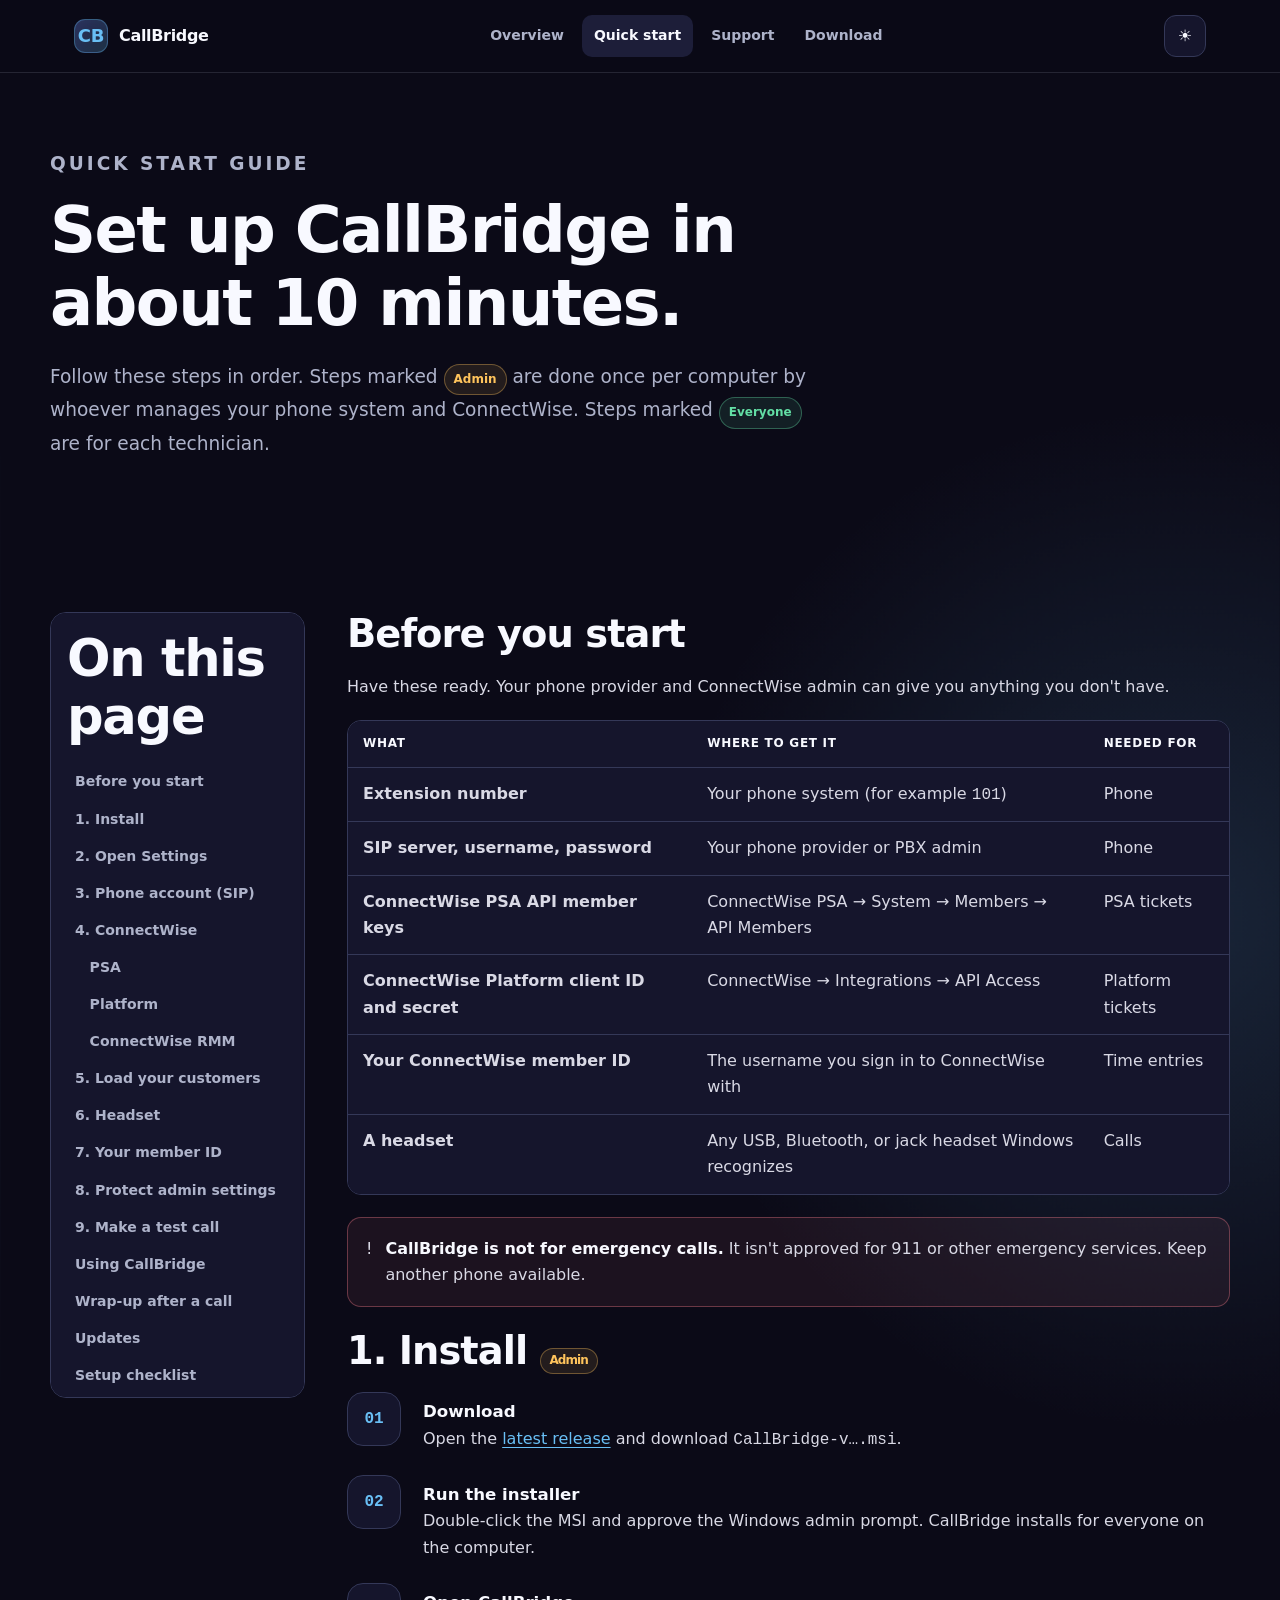
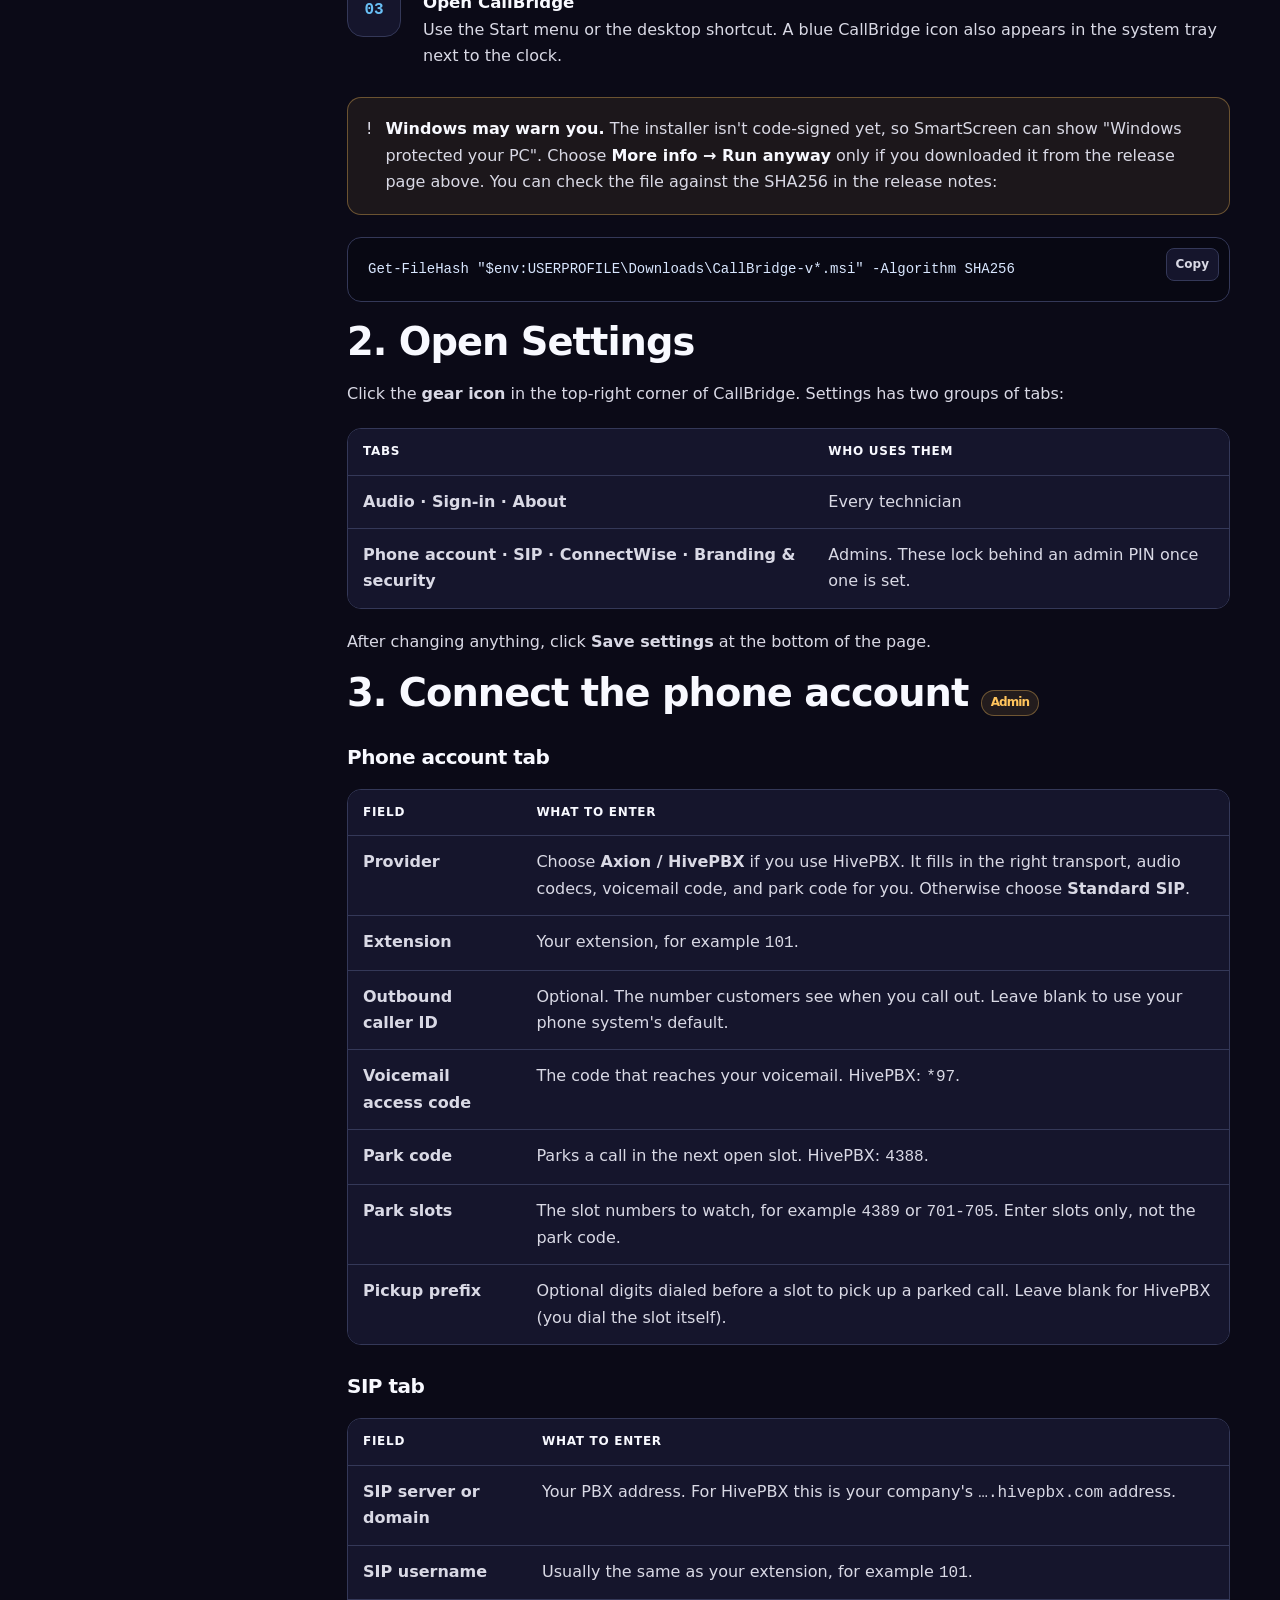
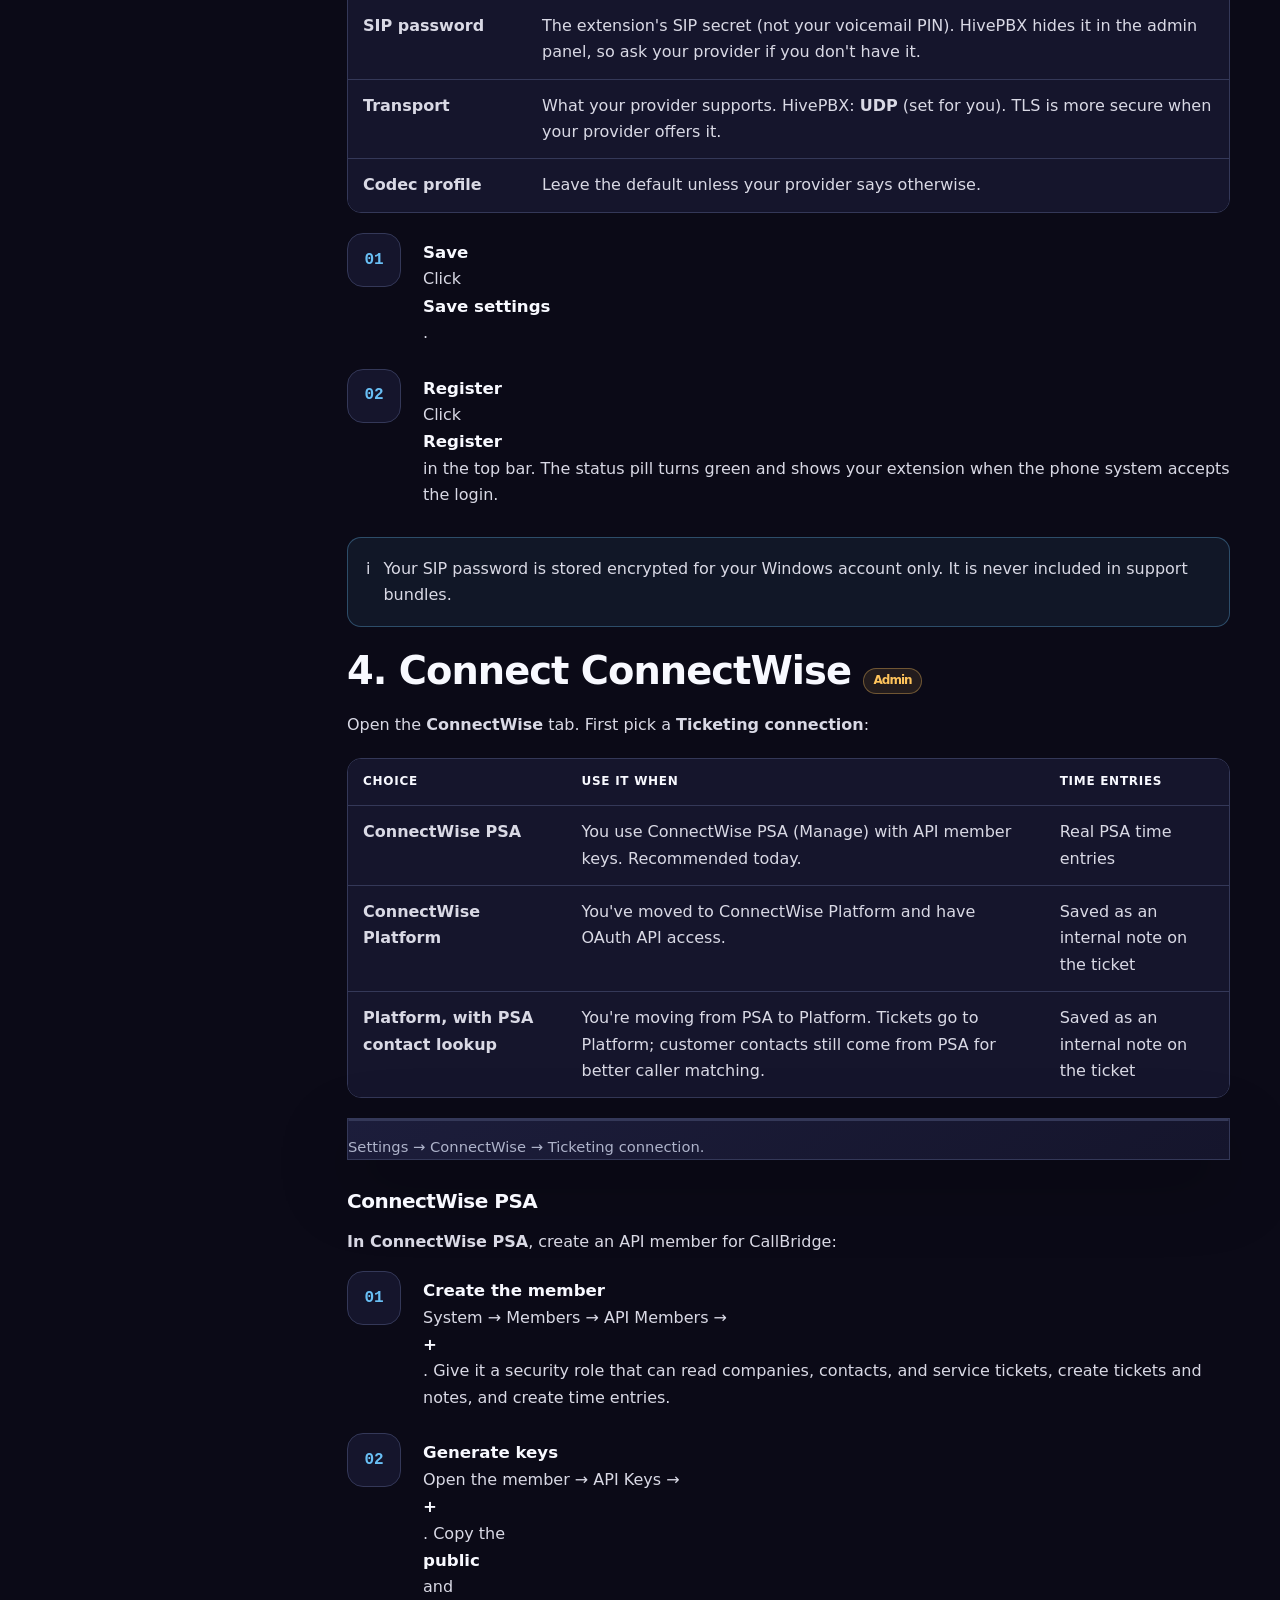
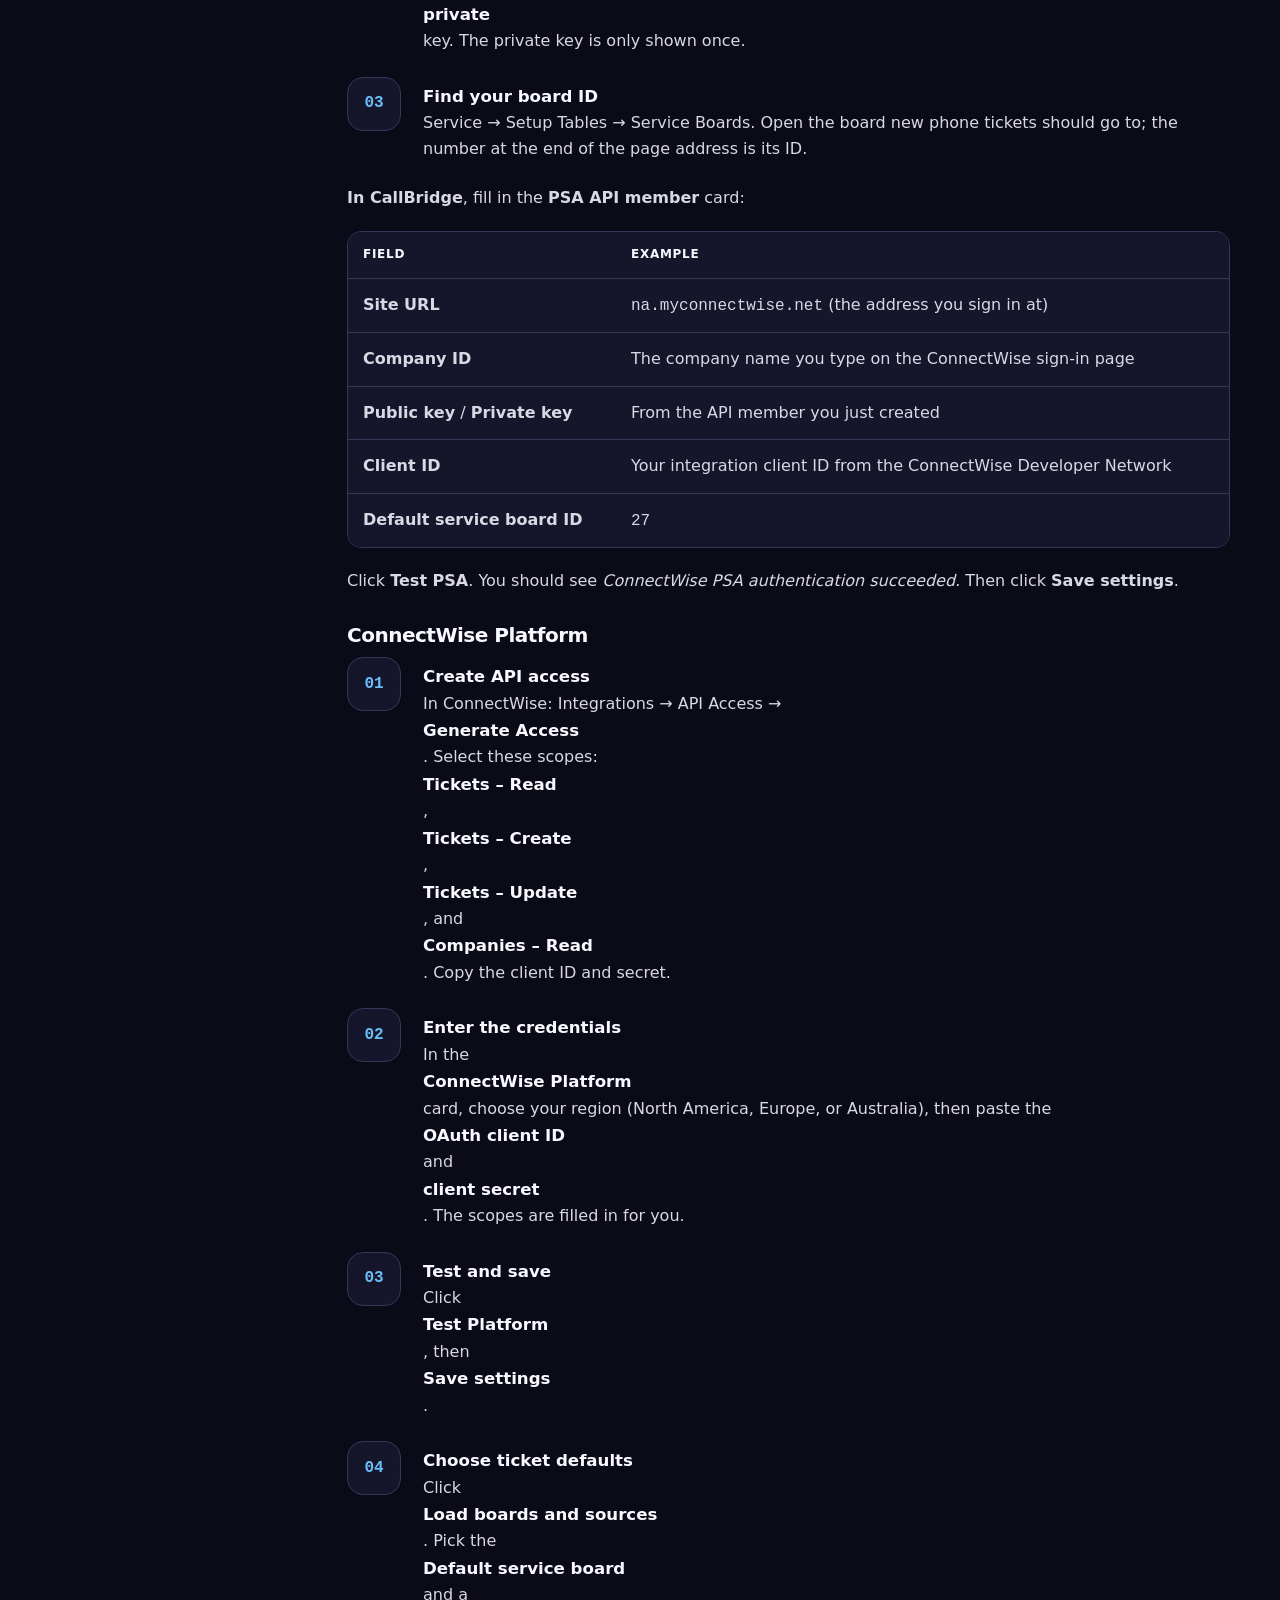
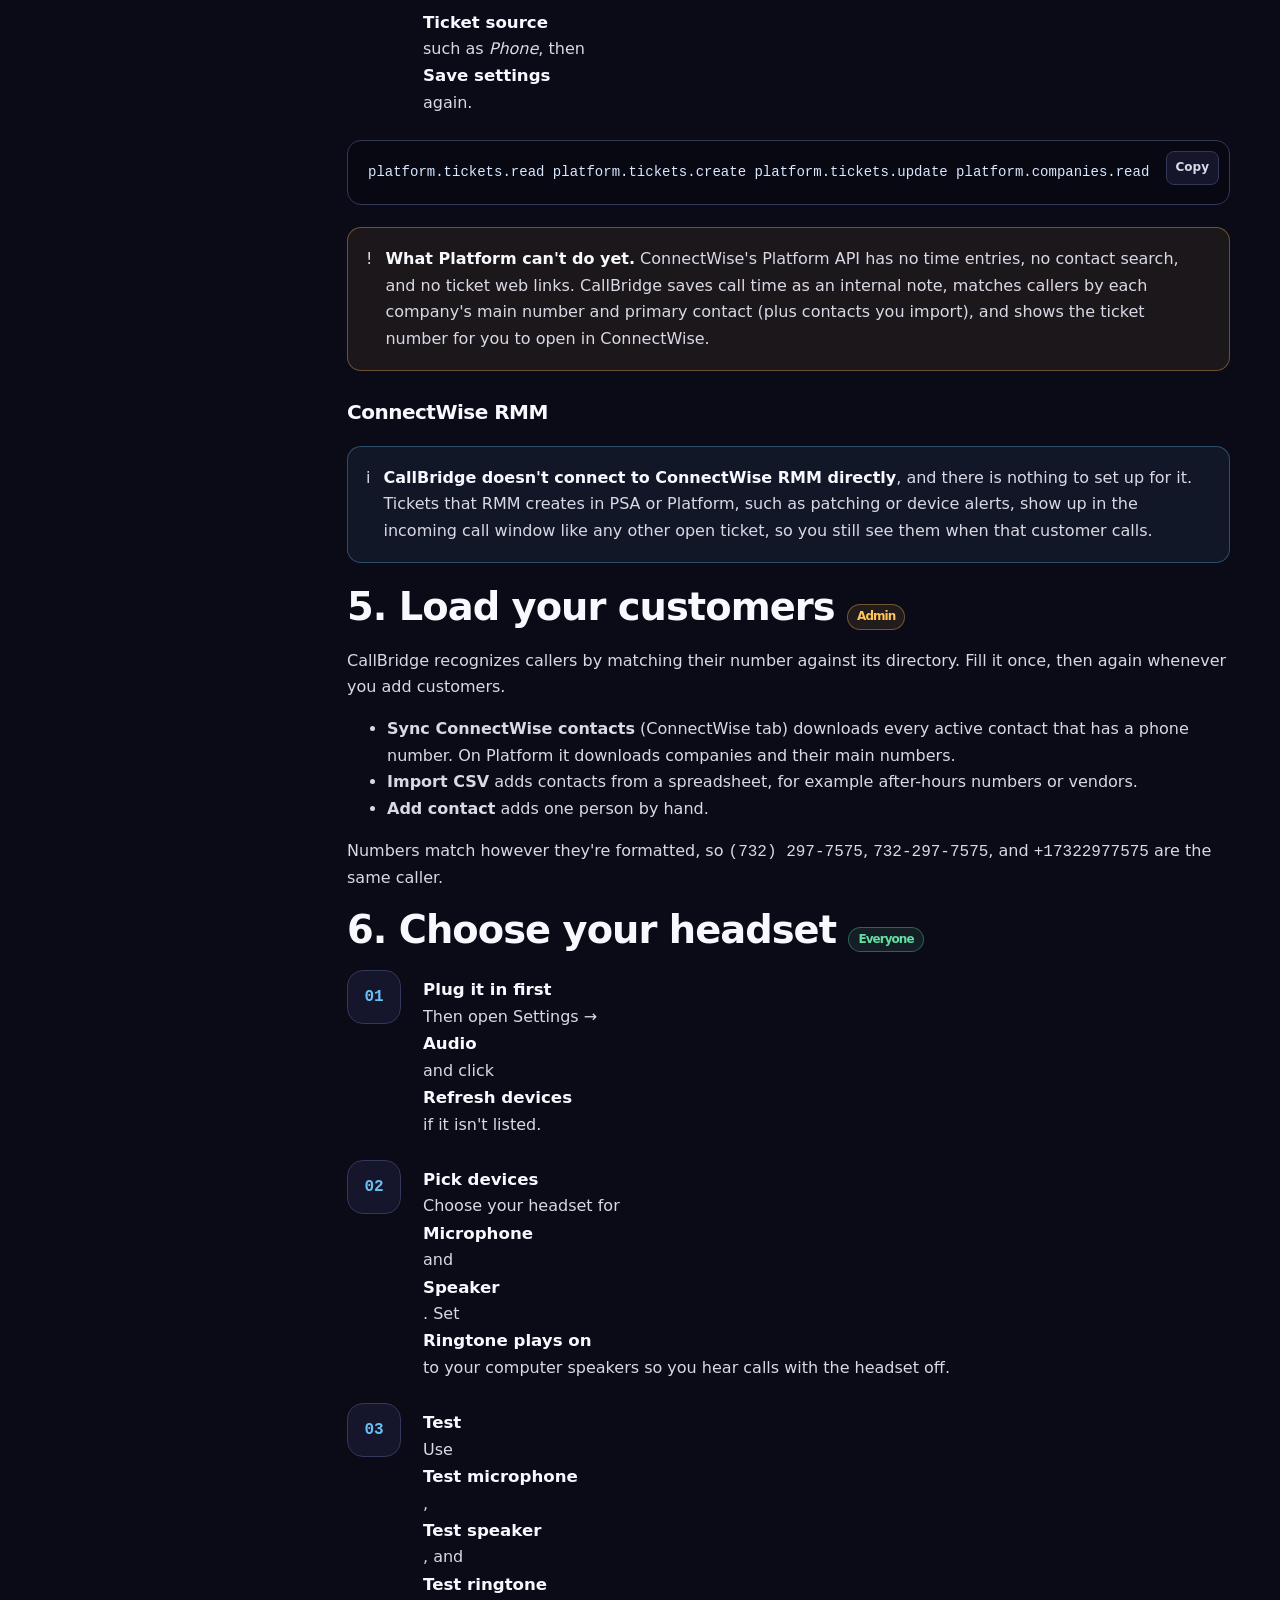
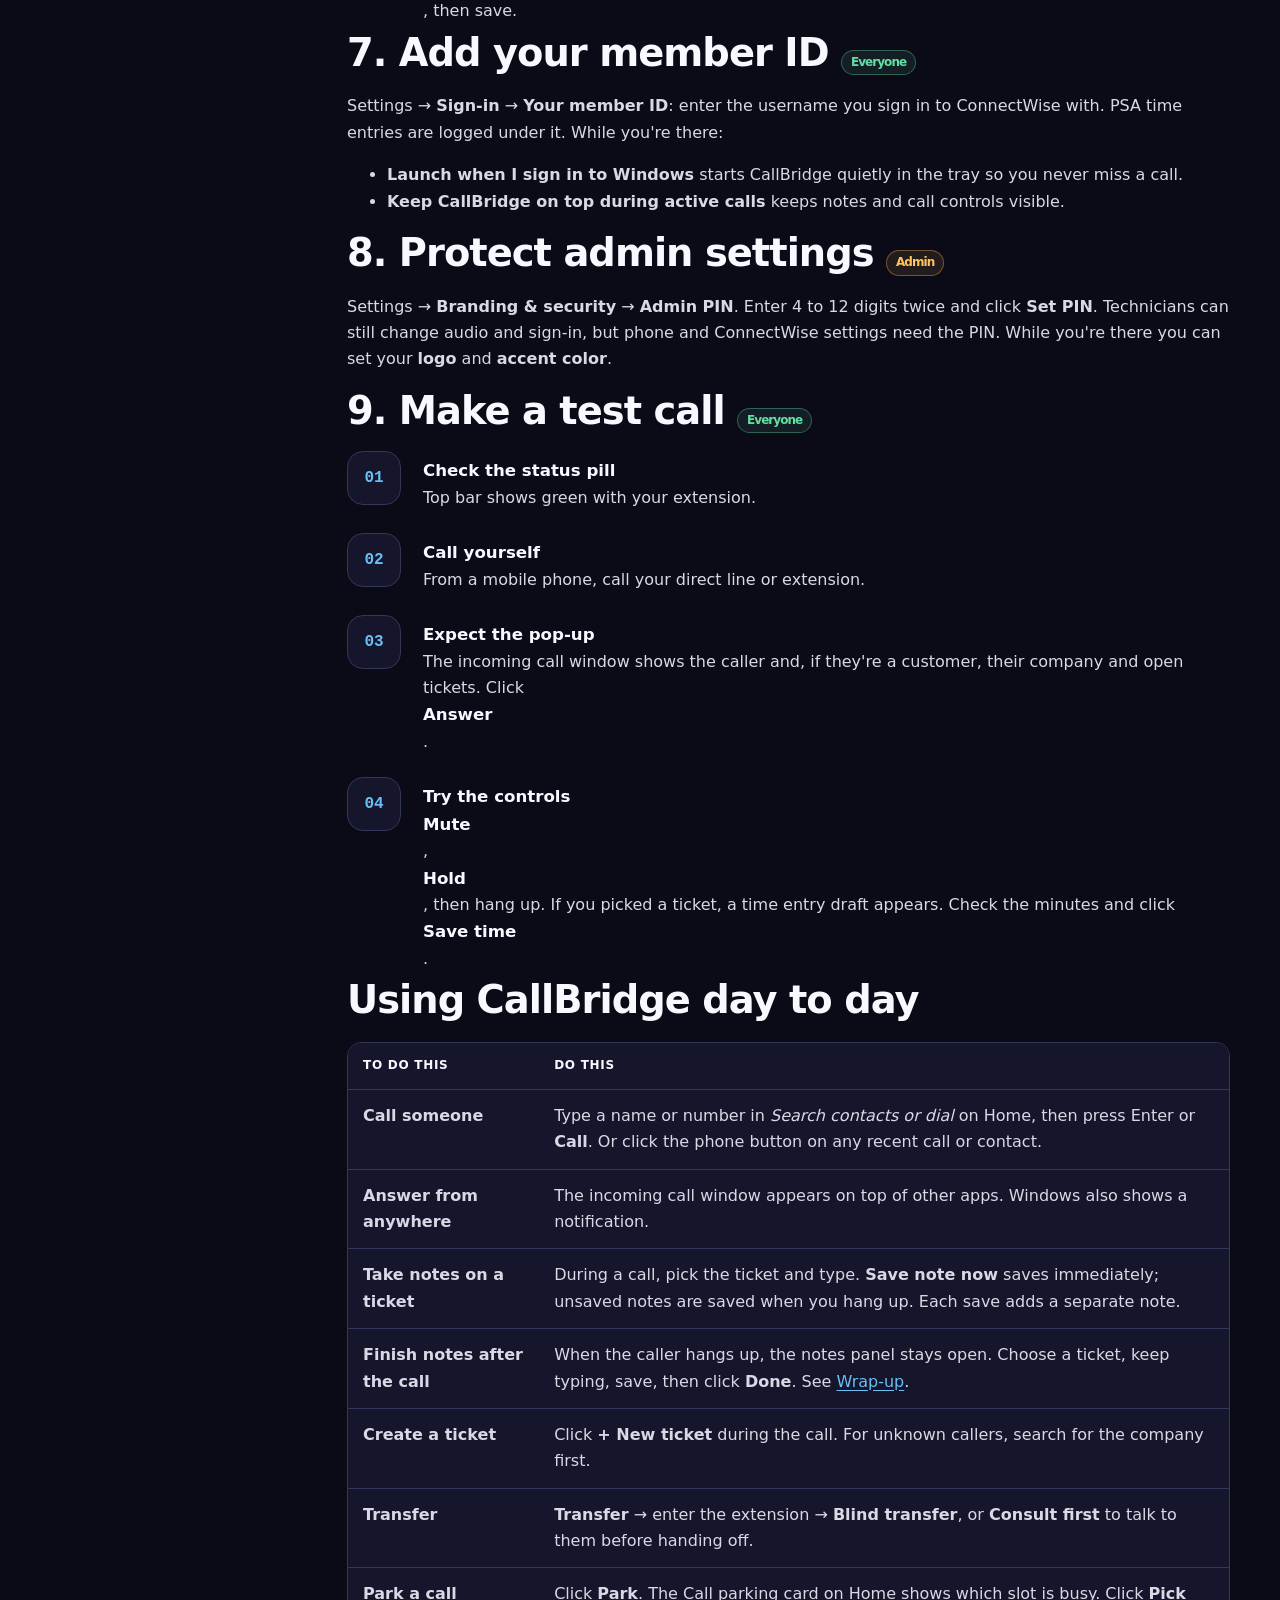
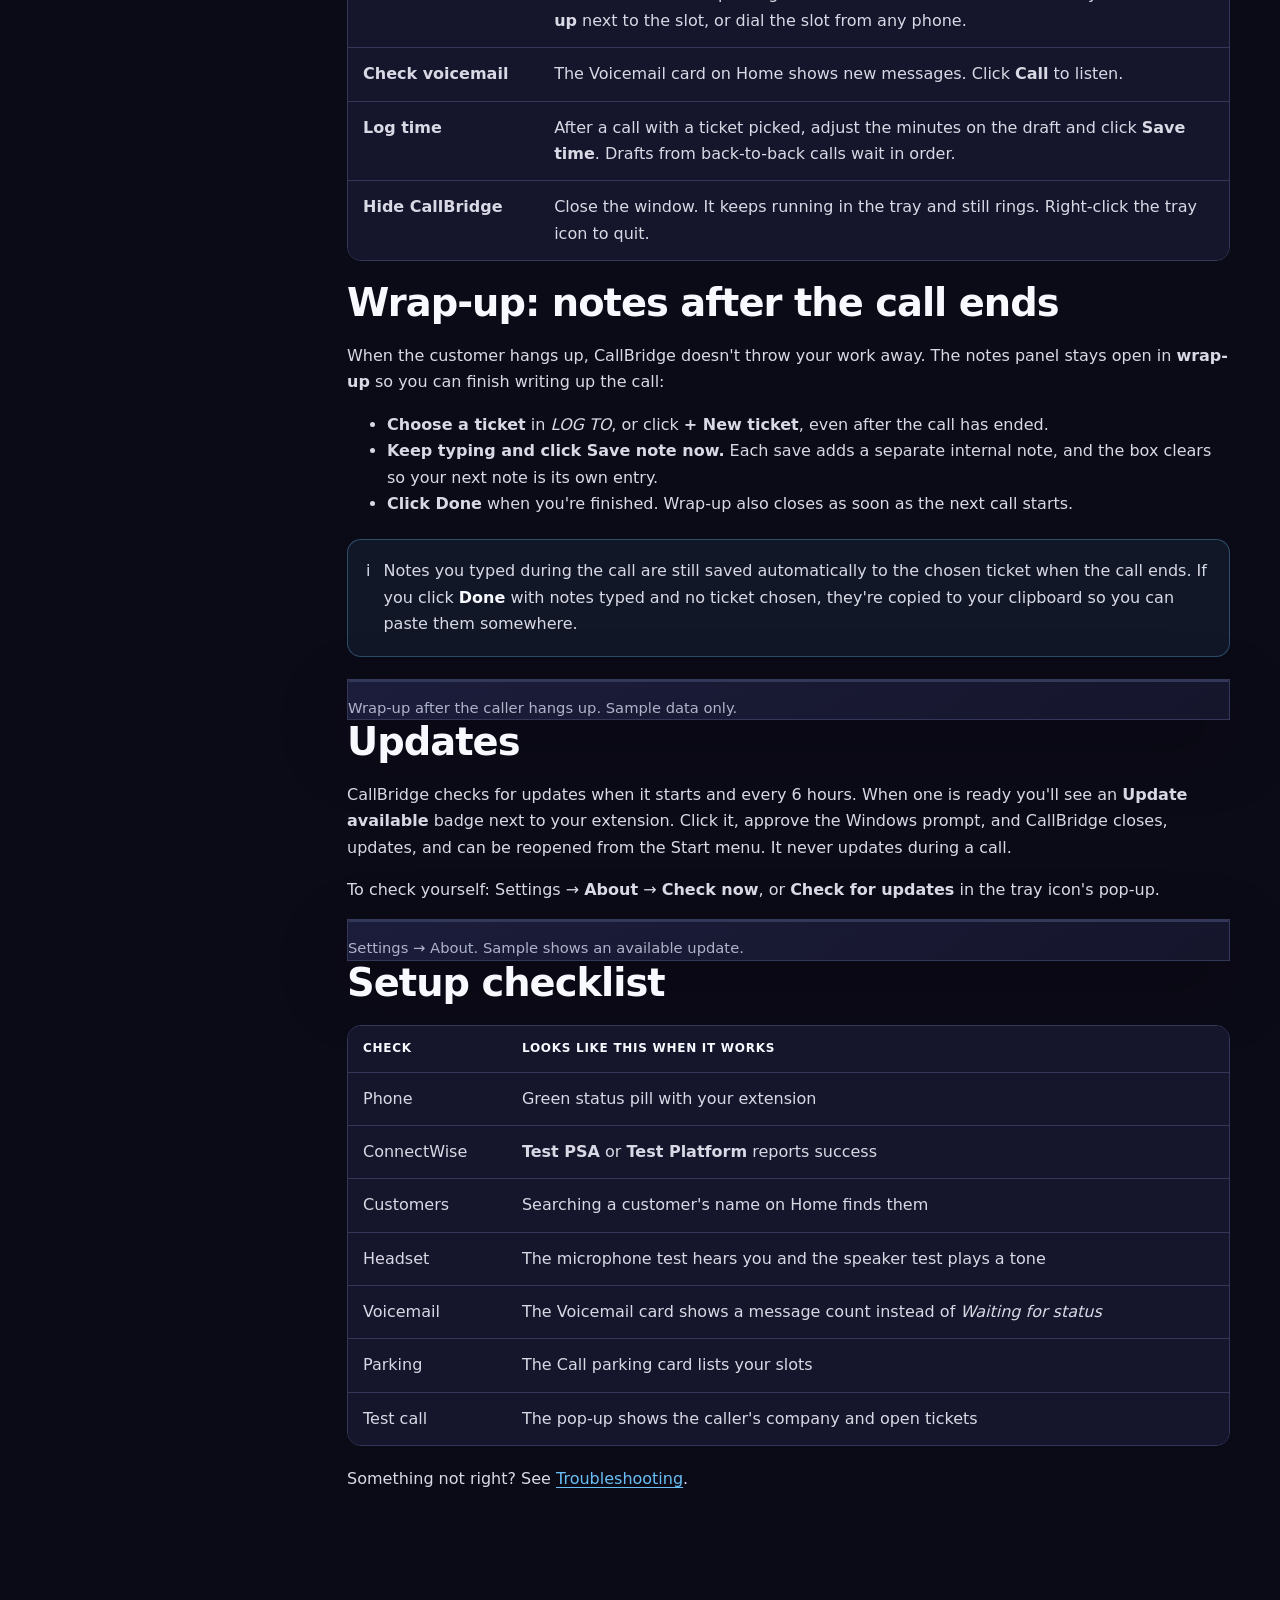
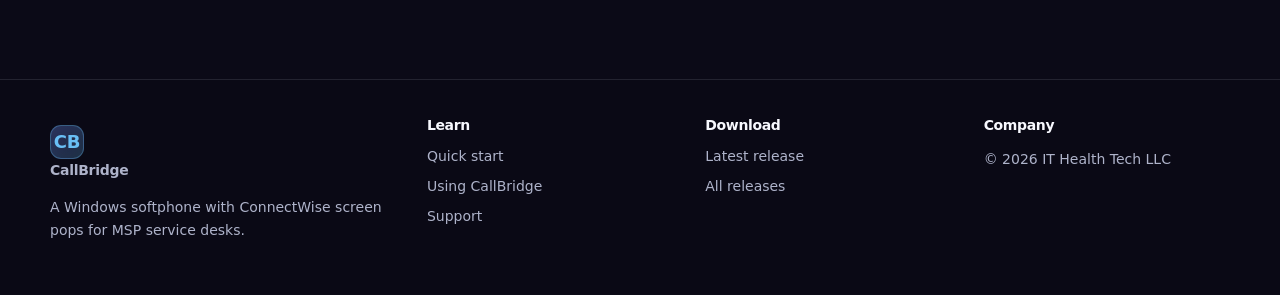
==== commit 91fe33e4: "Document call wrap-up notes Co-Authored-By: Claude Opus 5 <noreply@anthropic.com>" ====
--- a/pages/guide.html
+++ b/pages/guide.html
@@ -59,6 +59,7 @@
           <a href="#pin">8. Protect admin settings</a>
           <a href="#first-call">9. Make a test call</a>
           <a href="#features">Using CallBridge</a>
+          <a href="#wrap-up">Wrap-up after a call</a>
           <a href="#updates">Updates</a>
           <a href="#checklist">Setup checklist</a>
         </nav>
@@ -253,7 +254,8 @@
               <tbody>
                 <tr><td><strong>Call someone</strong></td><td>Type a name or number in <em>Search contacts or dial</em> on Home, then press Enter or <strong>Call</strong>. Or click the phone button on any recent call or contact.</td></tr>
                 <tr><td><strong>Answer from anywhere</strong></td><td>The incoming call window appears on top of other apps. Windows also shows a notification.</td></tr>
-                <tr><td><strong>Take notes on a ticket</strong></td><td>During a call, pick the ticket and type. <strong>Save note now</strong> saves immediately; unsaved notes are saved when you hang up. With no ticket picked, notes are copied to your clipboard.</td></tr>
+                <tr><td><strong>Take notes on a ticket</strong></td><td>During a call, pick the ticket and type. <strong>Save note now</strong> saves immediately; unsaved notes are saved when you hang up. Each save adds a separate note.</td></tr>
+                <tr><td><strong>Finish notes after the call</strong></td><td>When the caller hangs up, the notes panel stays open. Choose a ticket, keep typing, save, then click <strong>Done</strong>. See <a href="#wrap-up">Wrap-up</a>.</td></tr>
                 <tr><td><strong>Create a ticket</strong></td><td>Click <strong>+ New ticket</strong> during the call. For unknown callers, search for the company first.</td></tr>
                 <tr><td><strong>Transfer</strong></td><td><strong>Transfer</strong> &rarr; enter the extension &rarr; <strong>Blind transfer</strong>, or <strong>Consult first</strong> to talk to them before handing off.</td></tr>
                 <tr><td><strong>Park a call</strong></td><td>Click <strong>Park</strong>. The Call parking card on Home shows which slot is busy. Click <strong>Pick up</strong> next to the slot, or dial the slot from any phone.</td></tr>
@@ -263,6 +265,22 @@
               </tbody>
             </table>
           </div>
+
+          <h2 id="wrap-up">Wrap-up: notes after the call ends</h2>
+          <p>When the customer hangs up, CallBridge doesn't throw your work away. The notes panel stays open in <strong>wrap-up</strong> so you can finish writing up the call:</p>
+          <ul>
+            <li><strong>Choose a ticket</strong> in <em>LOG TO</em>, or click <strong>+ New ticket</strong>, even after the call has ended.</li>
+            <li><strong>Keep typing and click Save note now.</strong> Each save adds a separate internal note, and the box clears so your next note is its own entry.</li>
+            <li><strong>Click Done</strong> when you're finished. Wrap-up also closes as soon as the next call starts.</li>
+          </ul>
+          <div class="notice">
+            <span aria-hidden="true">i</span>
+            <p>Notes you typed during the call are still saved automatically to the chosen ticket when the call ends. If you click <strong>Done</strong> with notes typed and no ticket chosen, they're copied to your clipboard so you can paste them somewhere.</p>
+          </div>
+          <figure class="panel">
+            <img src="images/wrap-up.png" alt="CallBridge after a call ends, showing the wrap-up banner, ticket picker, notes box, Done button, and Save note now button" loading="lazy">
+            <figcaption>Wrap-up after the caller hangs up. Sample data only.</figcaption>
+          </figure>
 
           <h2 id="updates">Updates</h2>
           <p>CallBridge checks for updates when it starts and every 6 hours. When one is ready you'll see an <strong>Update available</strong> badge next to your extension. Click it, approve the Windows prompt, and CallBridge closes, updates, and can be reopened from the Start menu. It never updates during a call.</p>
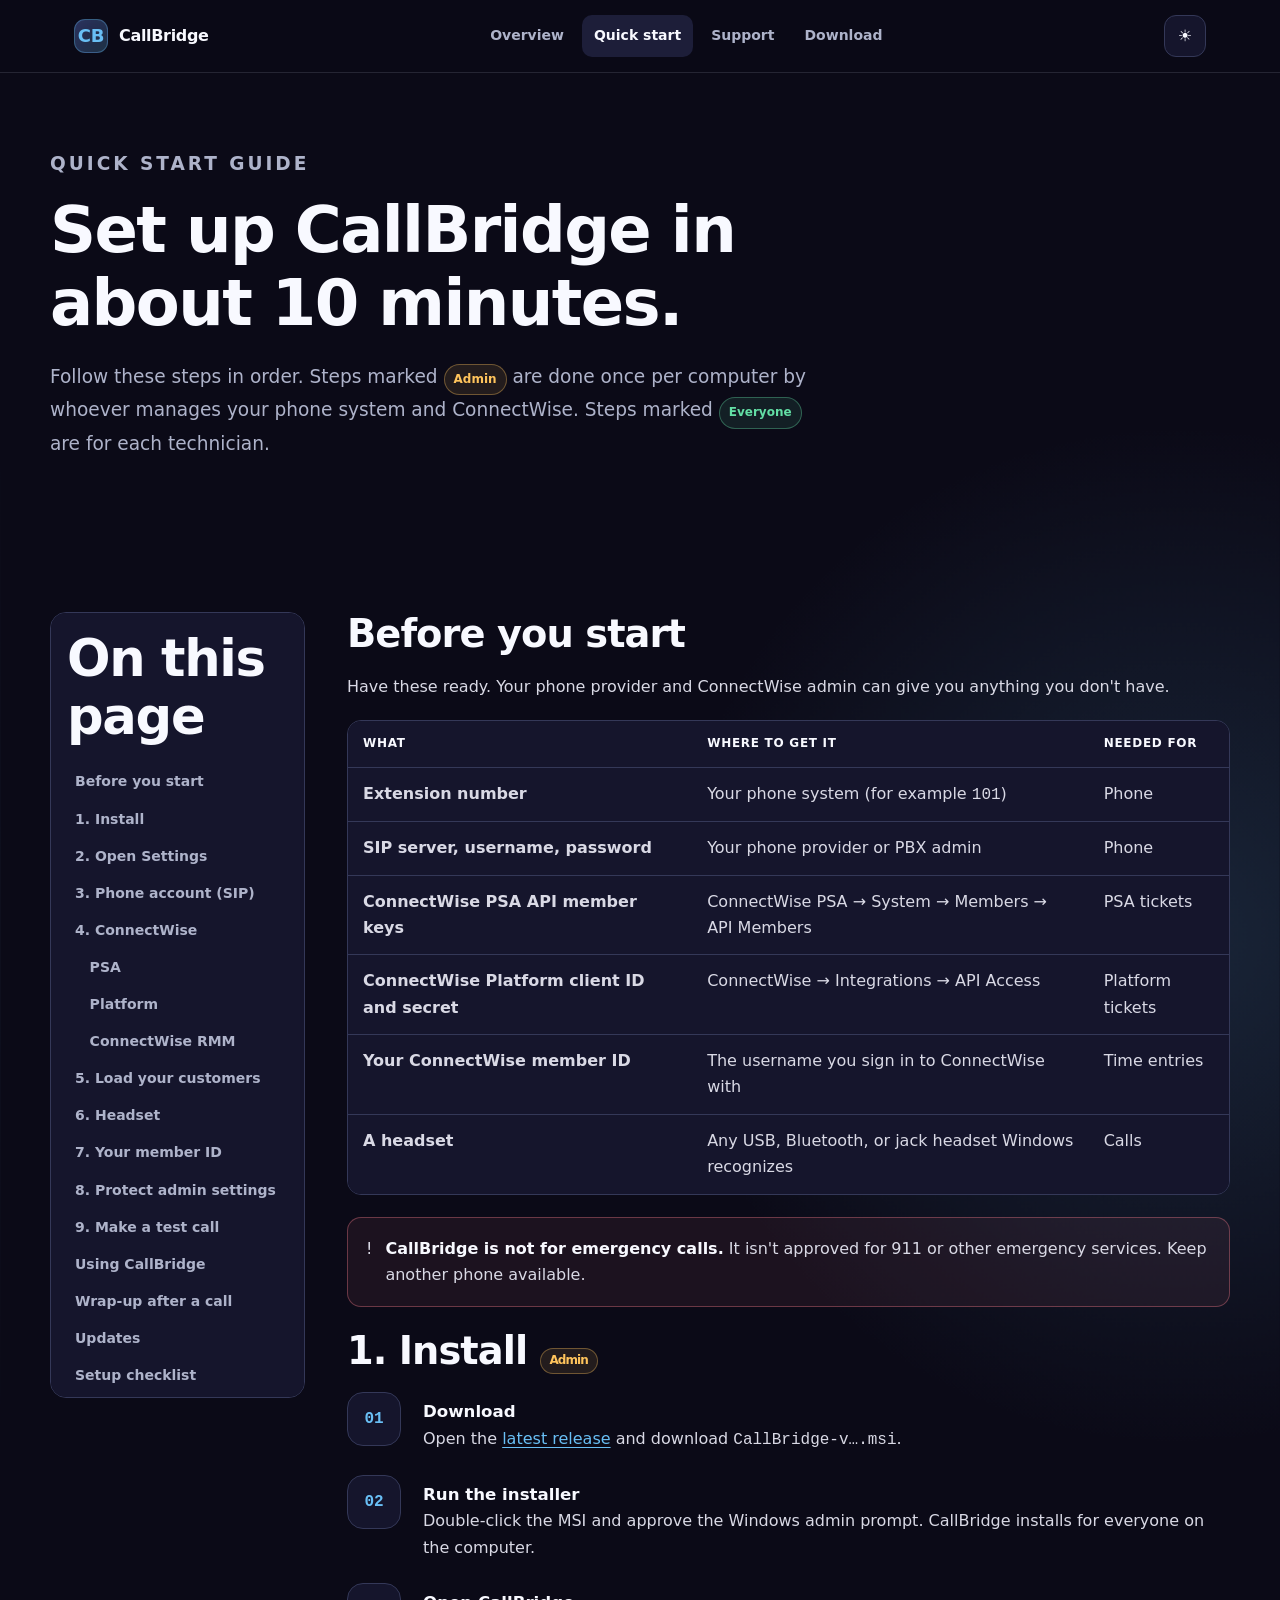
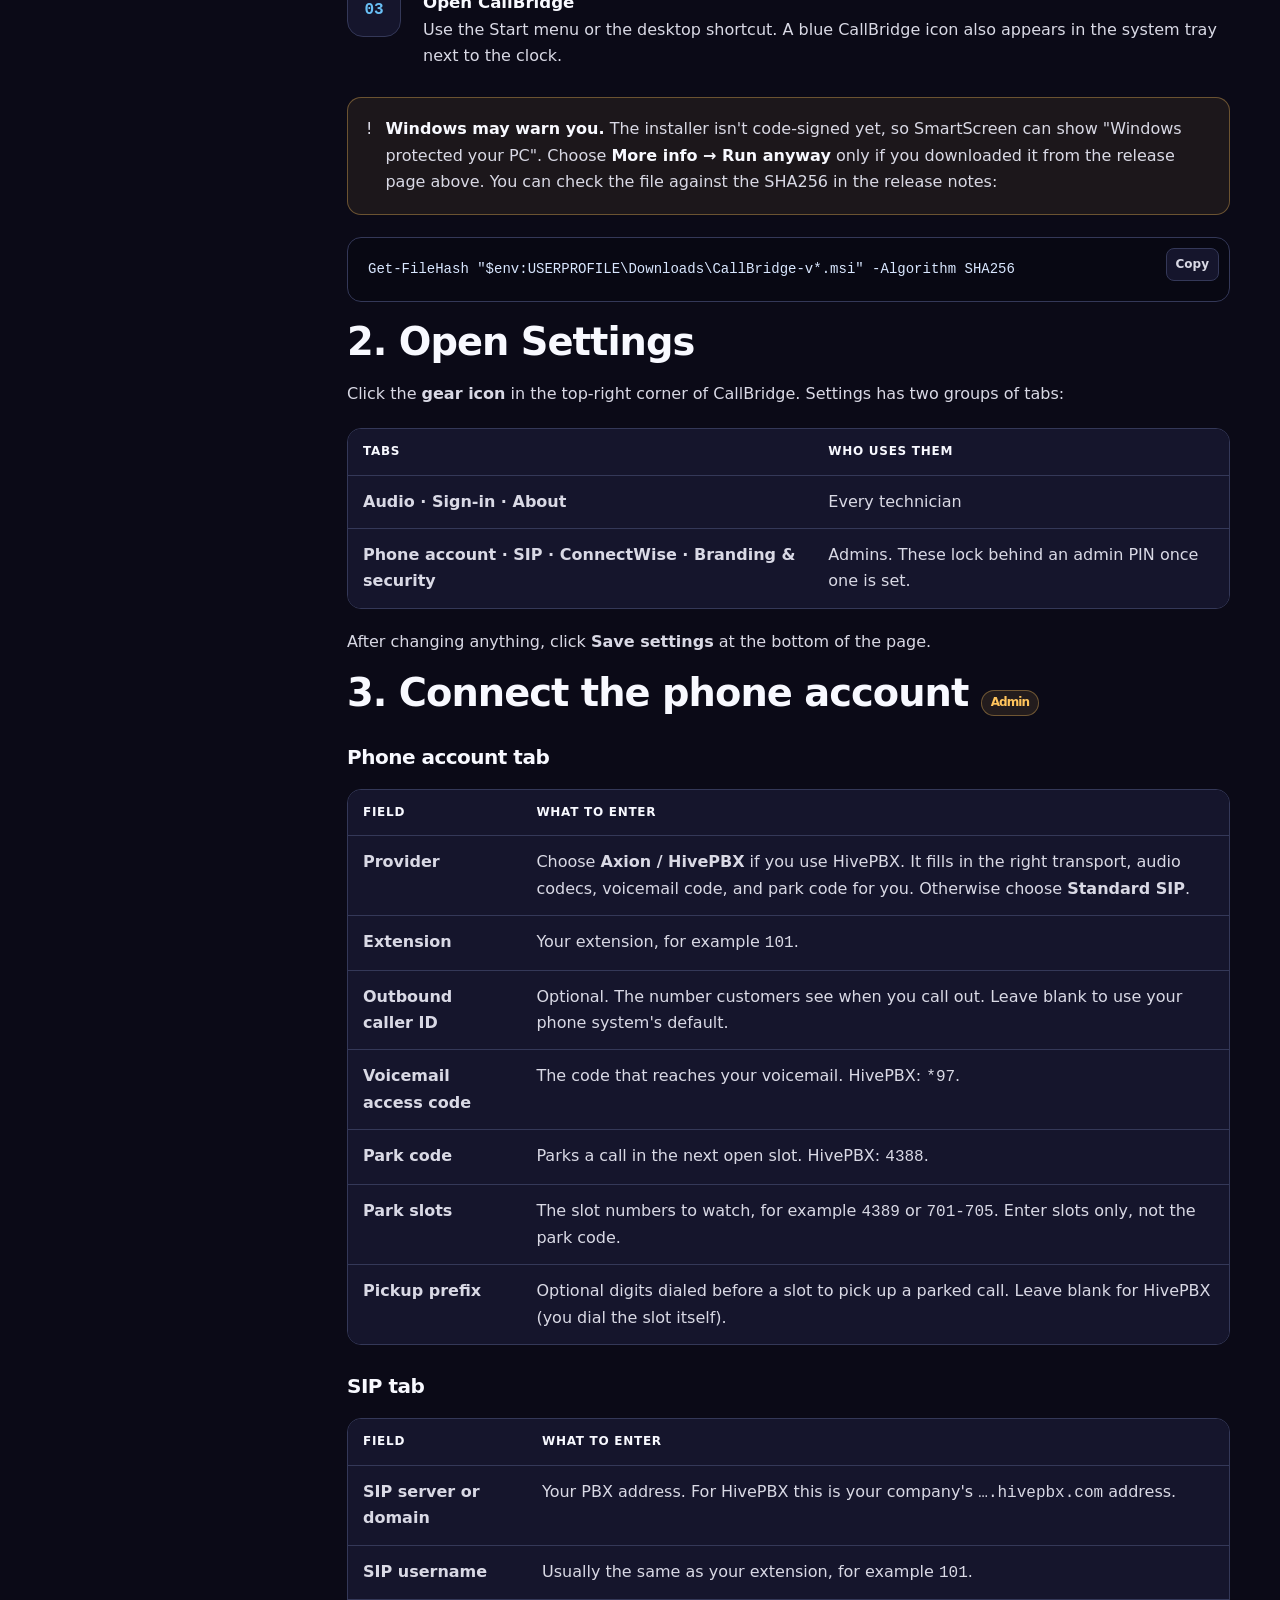
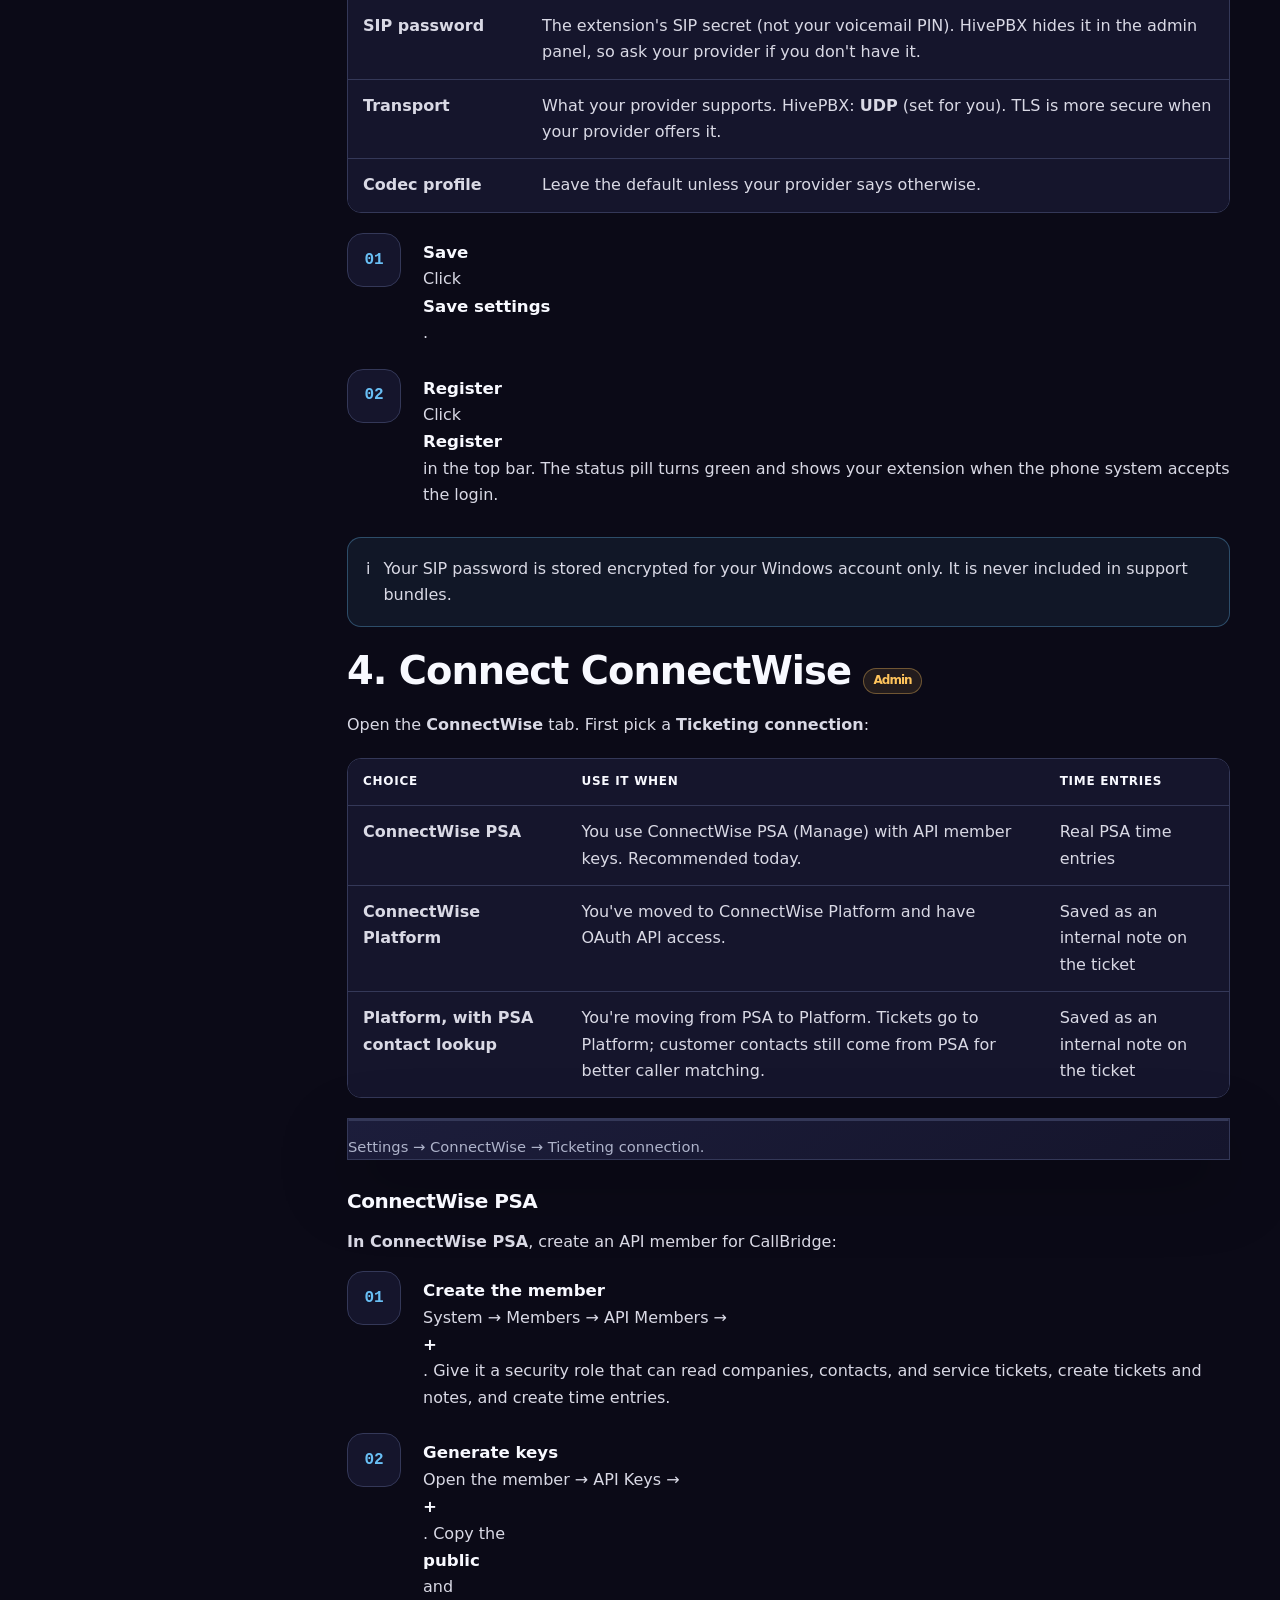
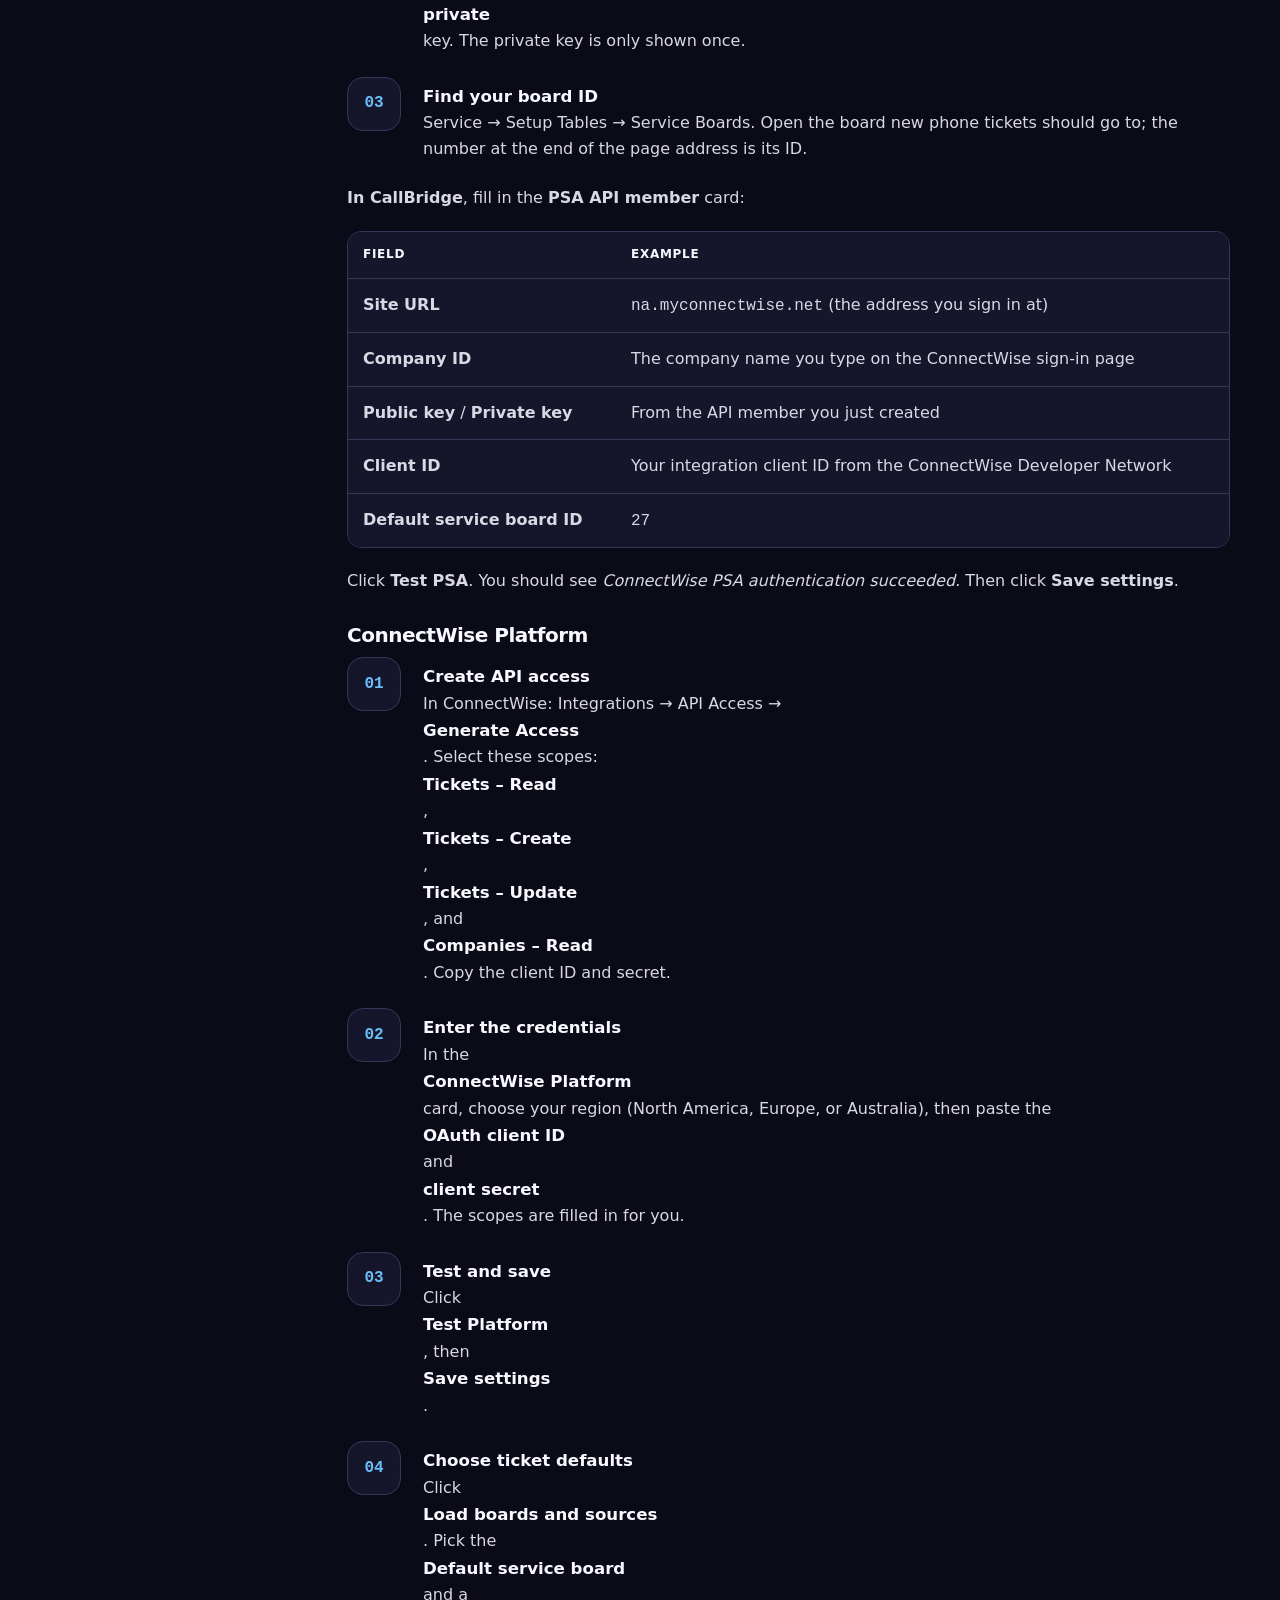
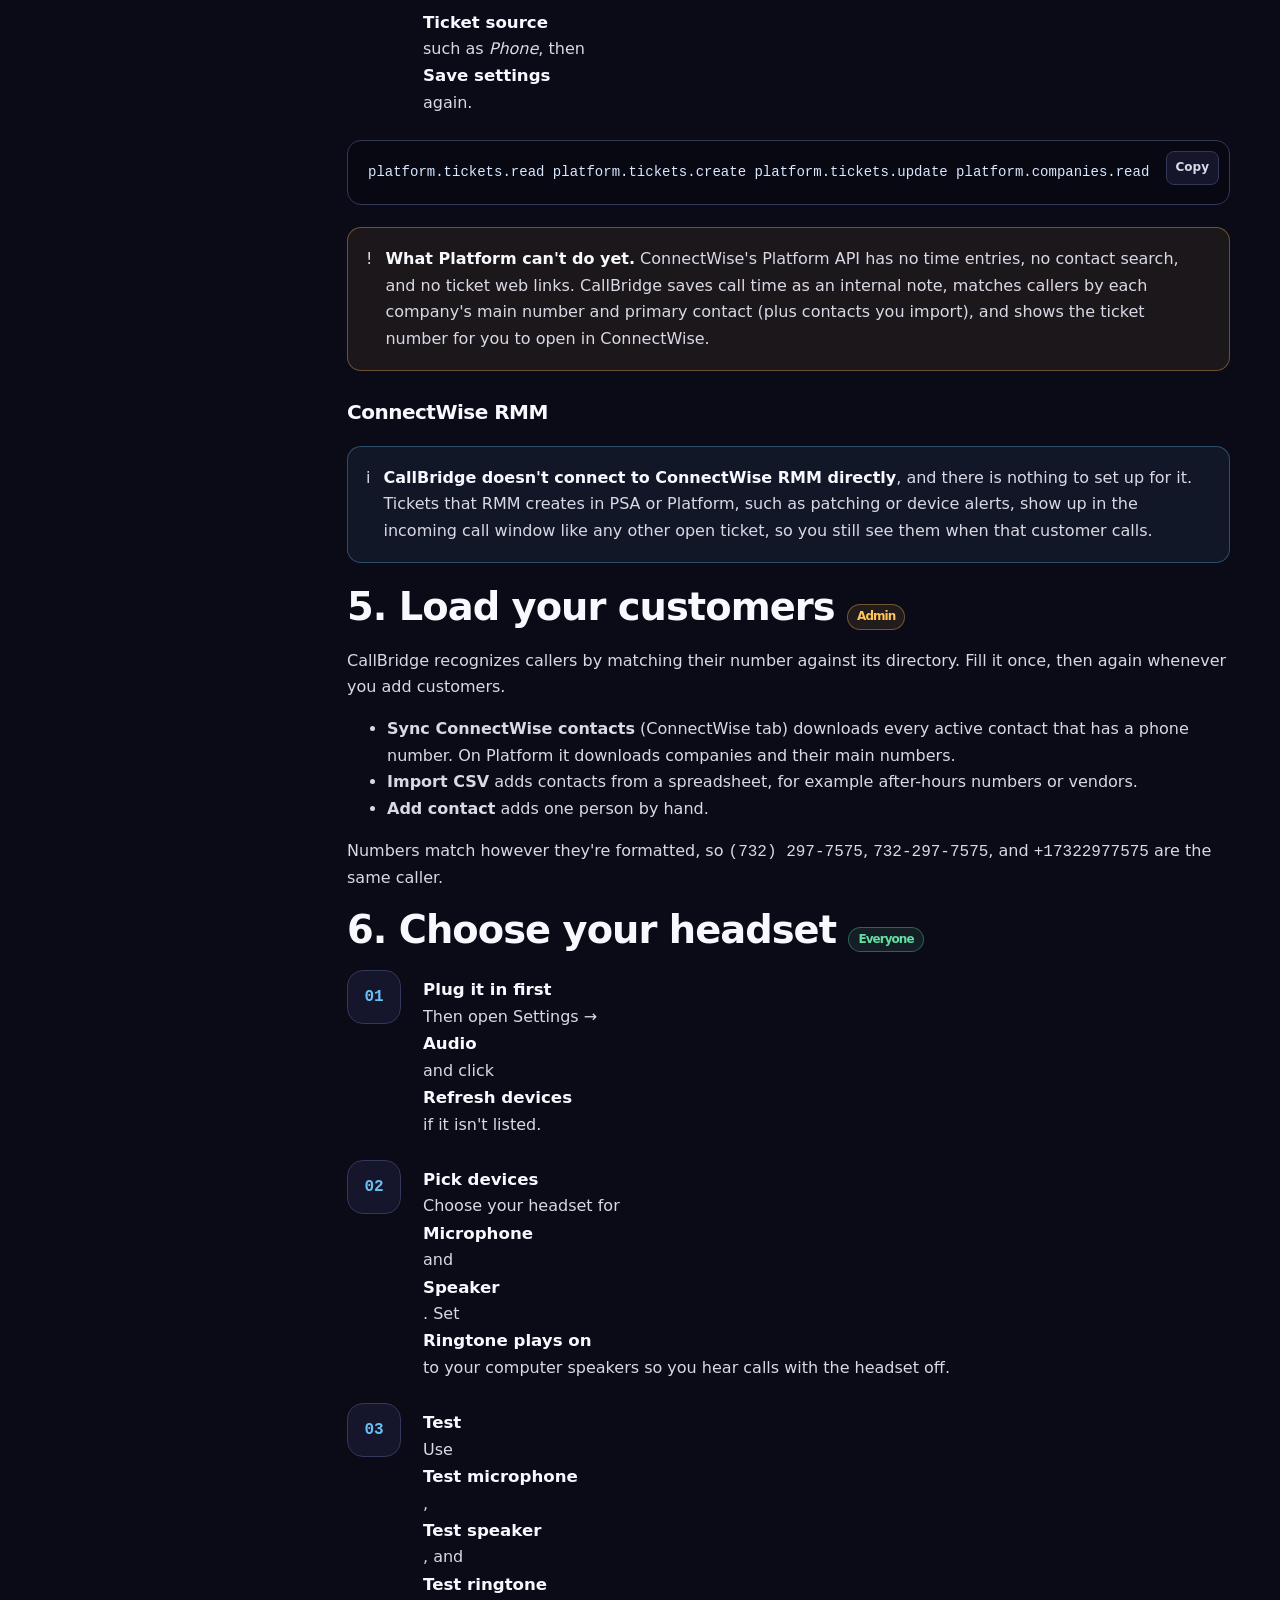
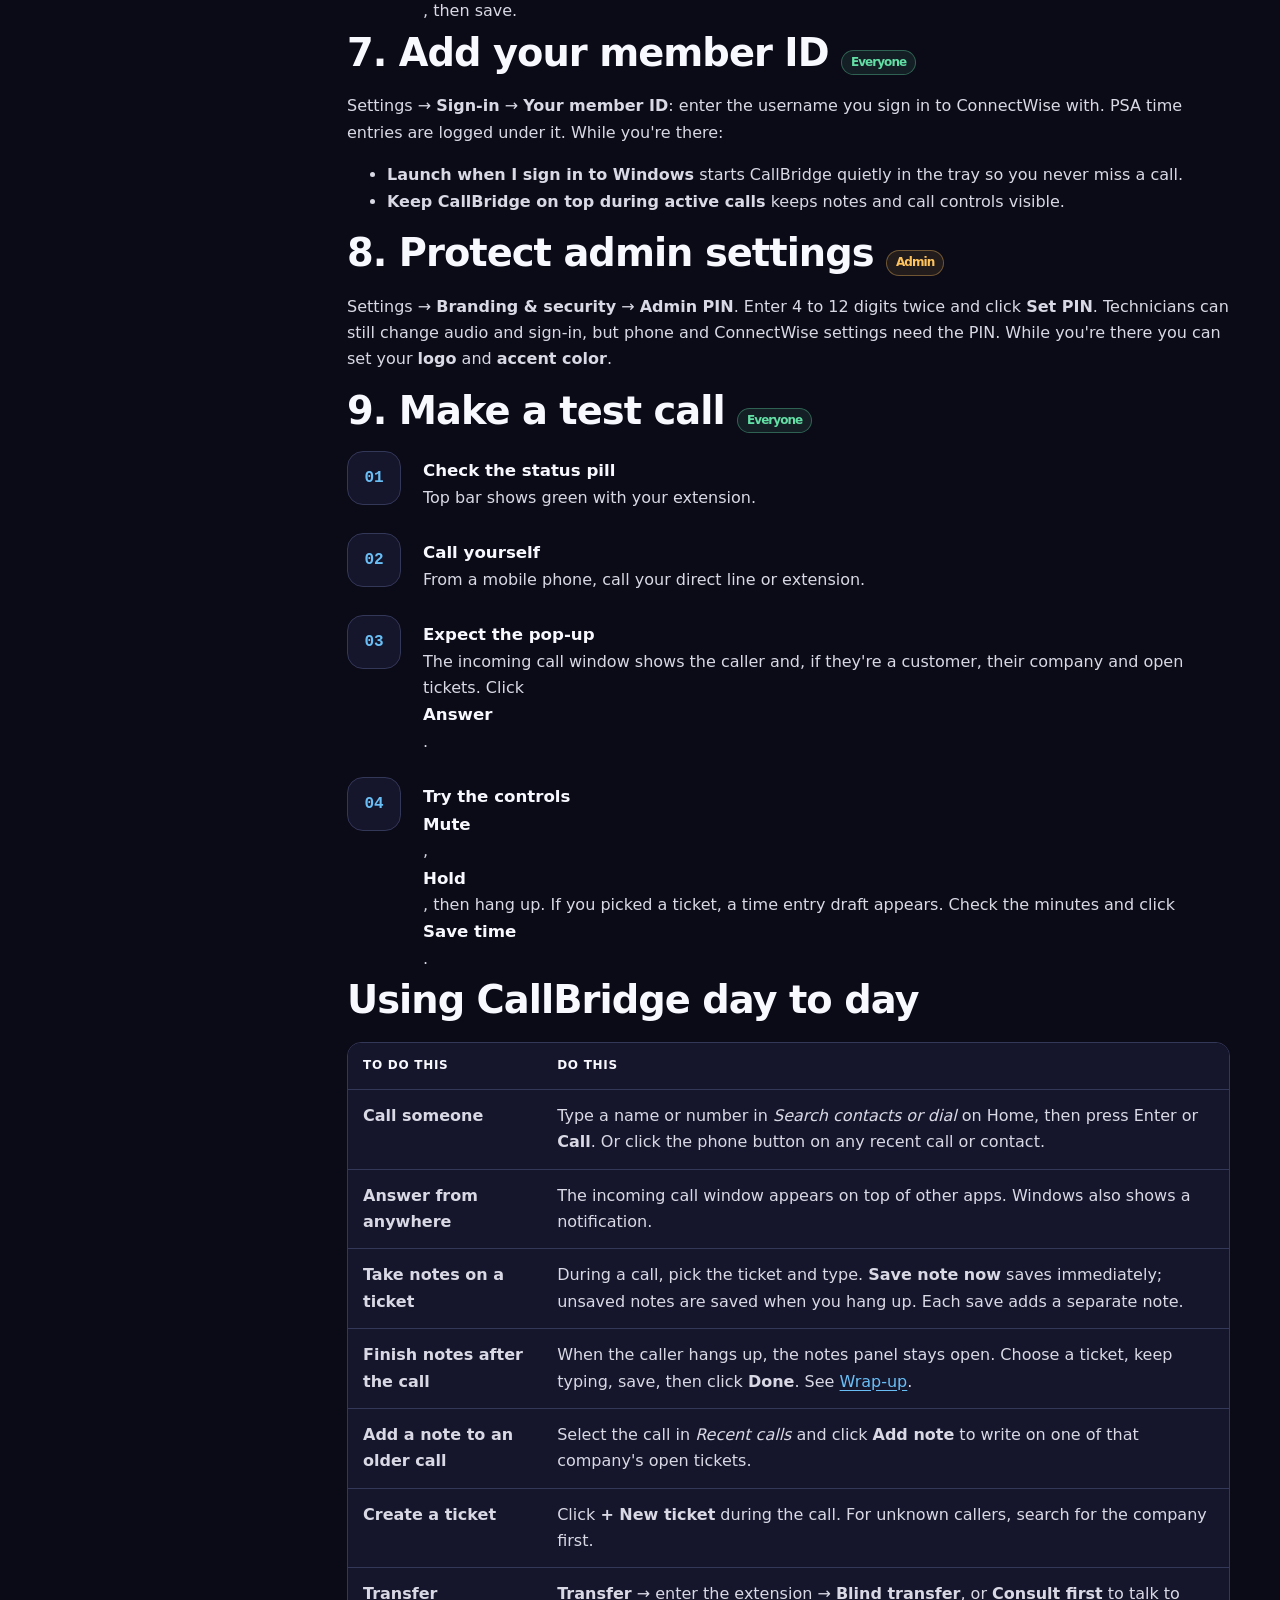
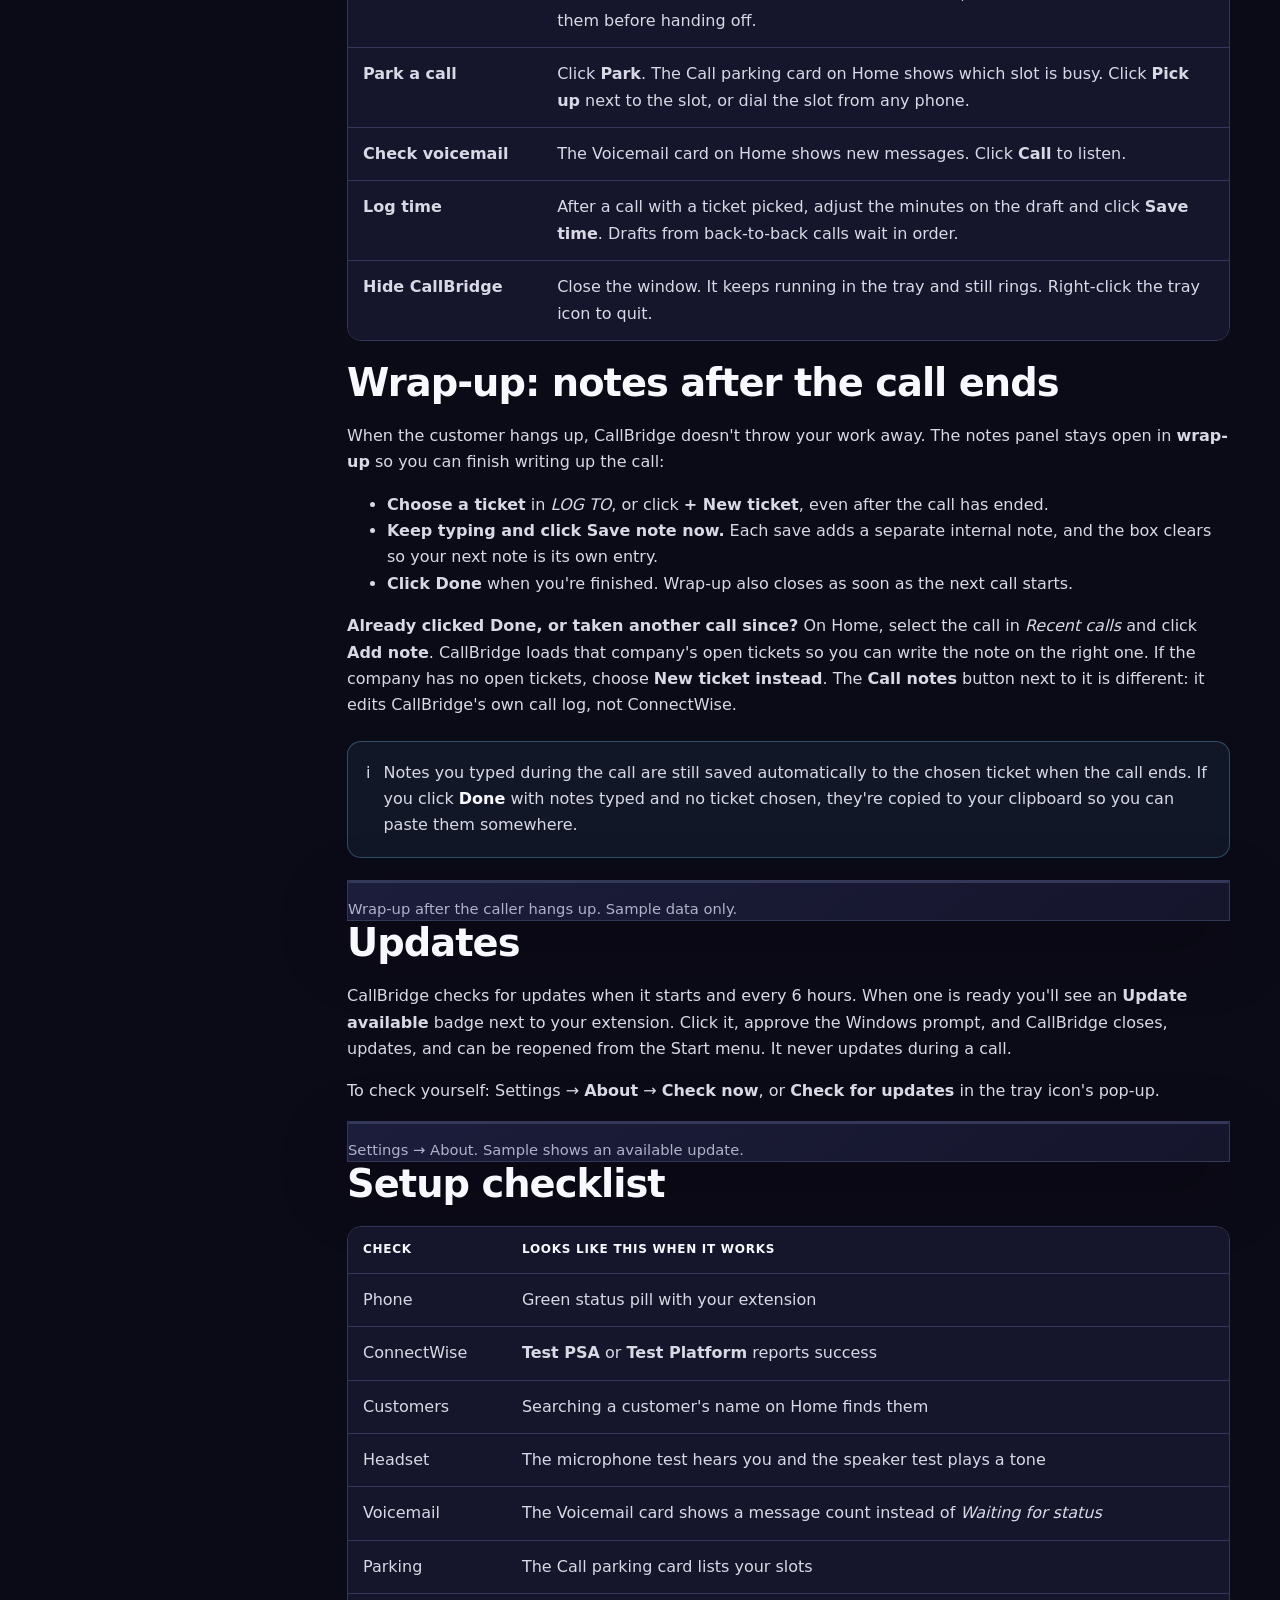
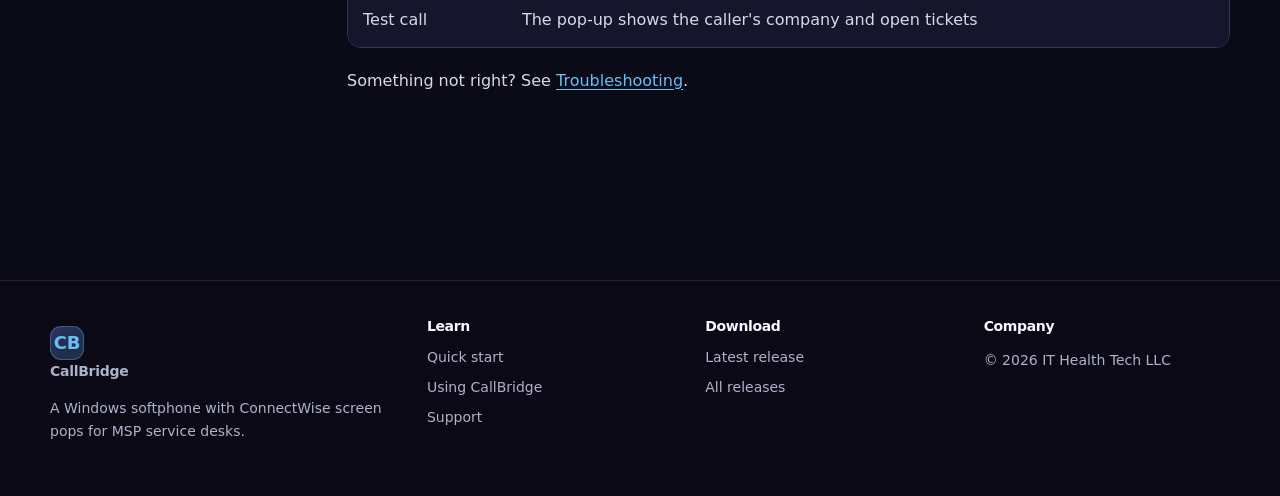
==== commit f1287ebc: "Document the Add note action for older calls Co-Authored-By: Claude Opus 5 <noreply@anthropic.com>" ====
--- a/pages/guide.html
+++ b/pages/guide.html
@@ -256,6 +256,7 @@
                 <tr><td><strong>Answer from anywhere</strong></td><td>The incoming call window appears on top of other apps. Windows also shows a notification.</td></tr>
                 <tr><td><strong>Take notes on a ticket</strong></td><td>During a call, pick the ticket and type. <strong>Save note now</strong> saves immediately; unsaved notes are saved when you hang up. Each save adds a separate note.</td></tr>
                 <tr><td><strong>Finish notes after the call</strong></td><td>When the caller hangs up, the notes panel stays open. Choose a ticket, keep typing, save, then click <strong>Done</strong>. See <a href="#wrap-up">Wrap-up</a>.</td></tr>
+                <tr><td><strong>Add a note to an older call</strong></td><td>Select the call in <em>Recent calls</em> and click <strong>Add note</strong> to write on one of that company's open tickets.</td></tr>
                 <tr><td><strong>Create a ticket</strong></td><td>Click <strong>+ New ticket</strong> during the call. For unknown callers, search for the company first.</td></tr>
                 <tr><td><strong>Transfer</strong></td><td><strong>Transfer</strong> &rarr; enter the extension &rarr; <strong>Blind transfer</strong>, or <strong>Consult first</strong> to talk to them before handing off.</td></tr>
                 <tr><td><strong>Park a call</strong></td><td>Click <strong>Park</strong>. The Call parking card on Home shows which slot is busy. Click <strong>Pick up</strong> next to the slot, or dial the slot from any phone.</td></tr>
@@ -273,6 +274,7 @@
             <li><strong>Keep typing and click Save note now.</strong> Each save adds a separate internal note, and the box clears so your next note is its own entry.</li>
             <li><strong>Click Done</strong> when you're finished. Wrap-up also closes as soon as the next call starts.</li>
           </ul>
+          <p><strong>Already clicked Done, or taken another call since?</strong> On Home, select the call in <em>Recent calls</em> and click <strong>Add note</strong>. CallBridge loads that company's open tickets so you can write the note on the right one. If the company has no open tickets, choose <strong>New ticket instead</strong>. The <strong>Call notes</strong> button next to it is different: it edits CallBridge's own call log, not ConnectWise.</p>
           <div class="notice">
             <span aria-hidden="true">i</span>
             <p>Notes you typed during the call are still saved automatically to the chosen ticket when the call ends. If you click <strong>Done</strong> with notes typed and no ticket chosen, they're copied to your clipboard so you can paste them somewhere.</p>
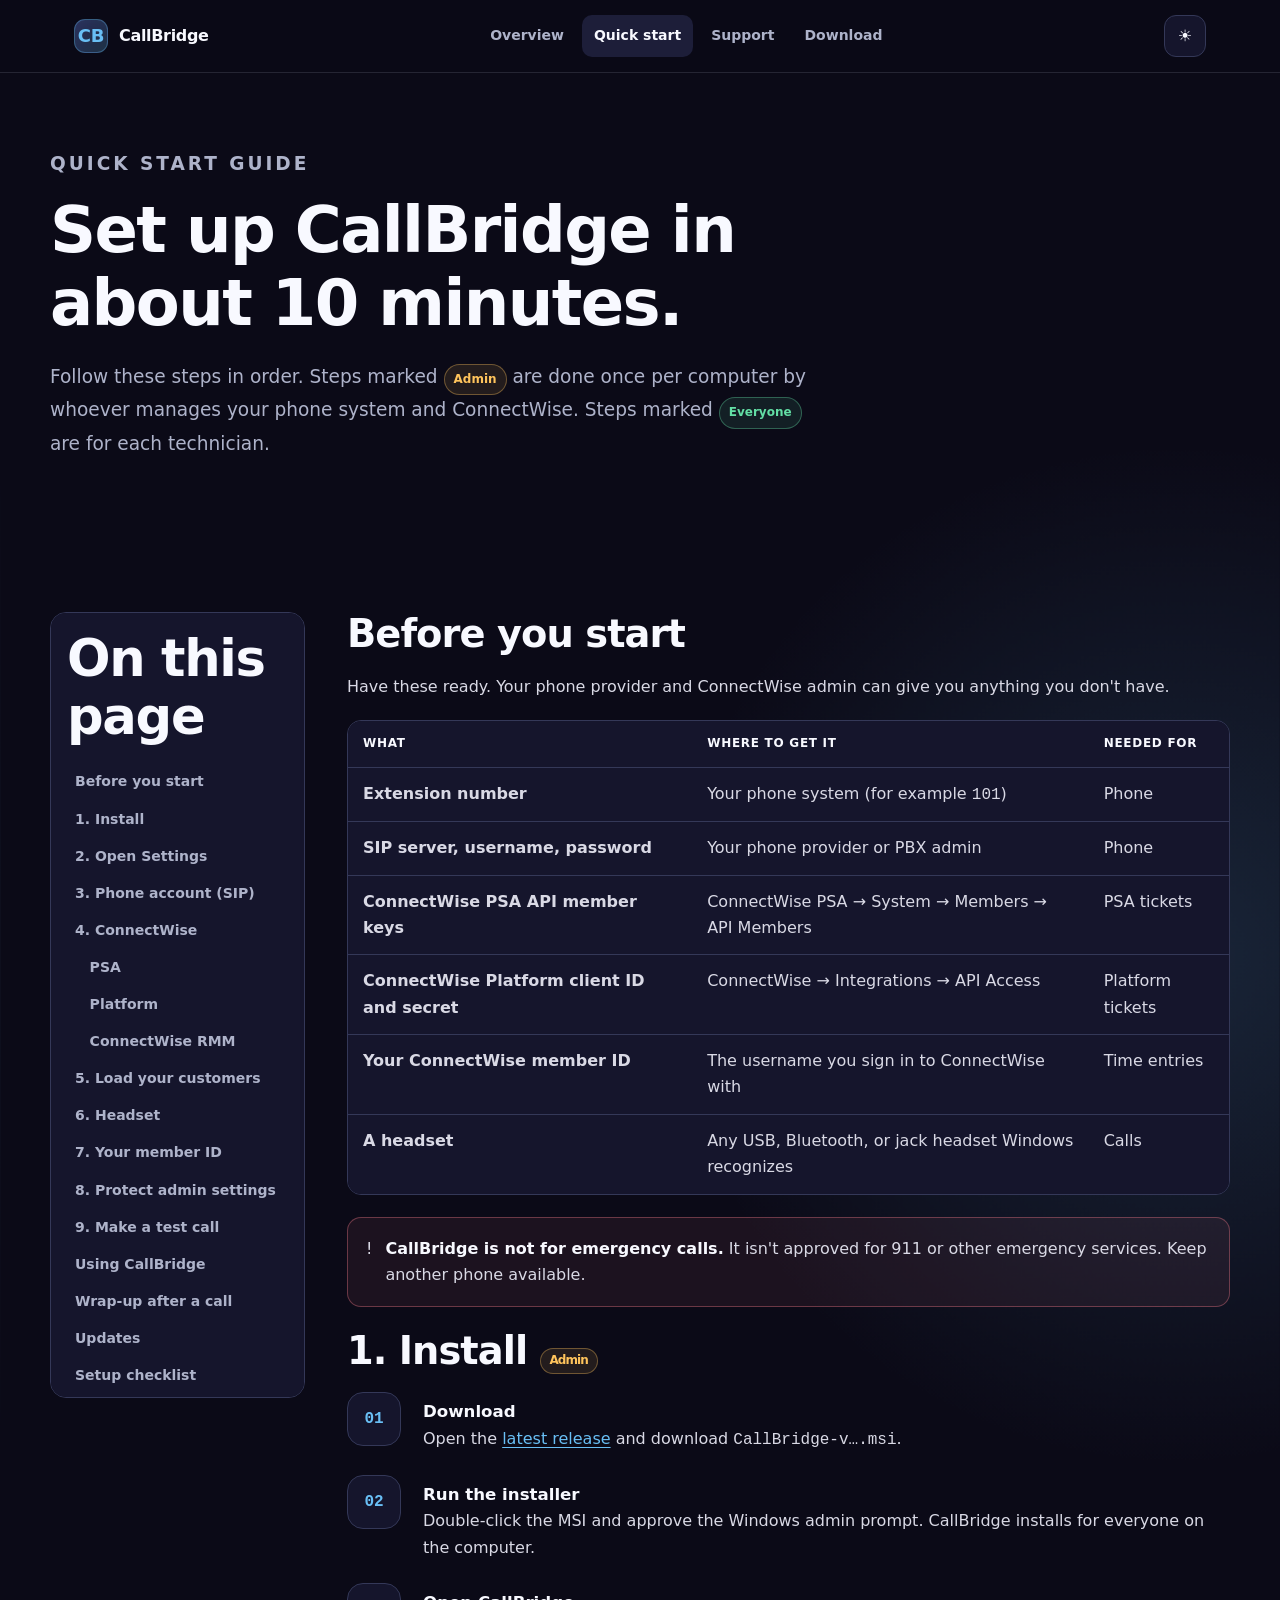
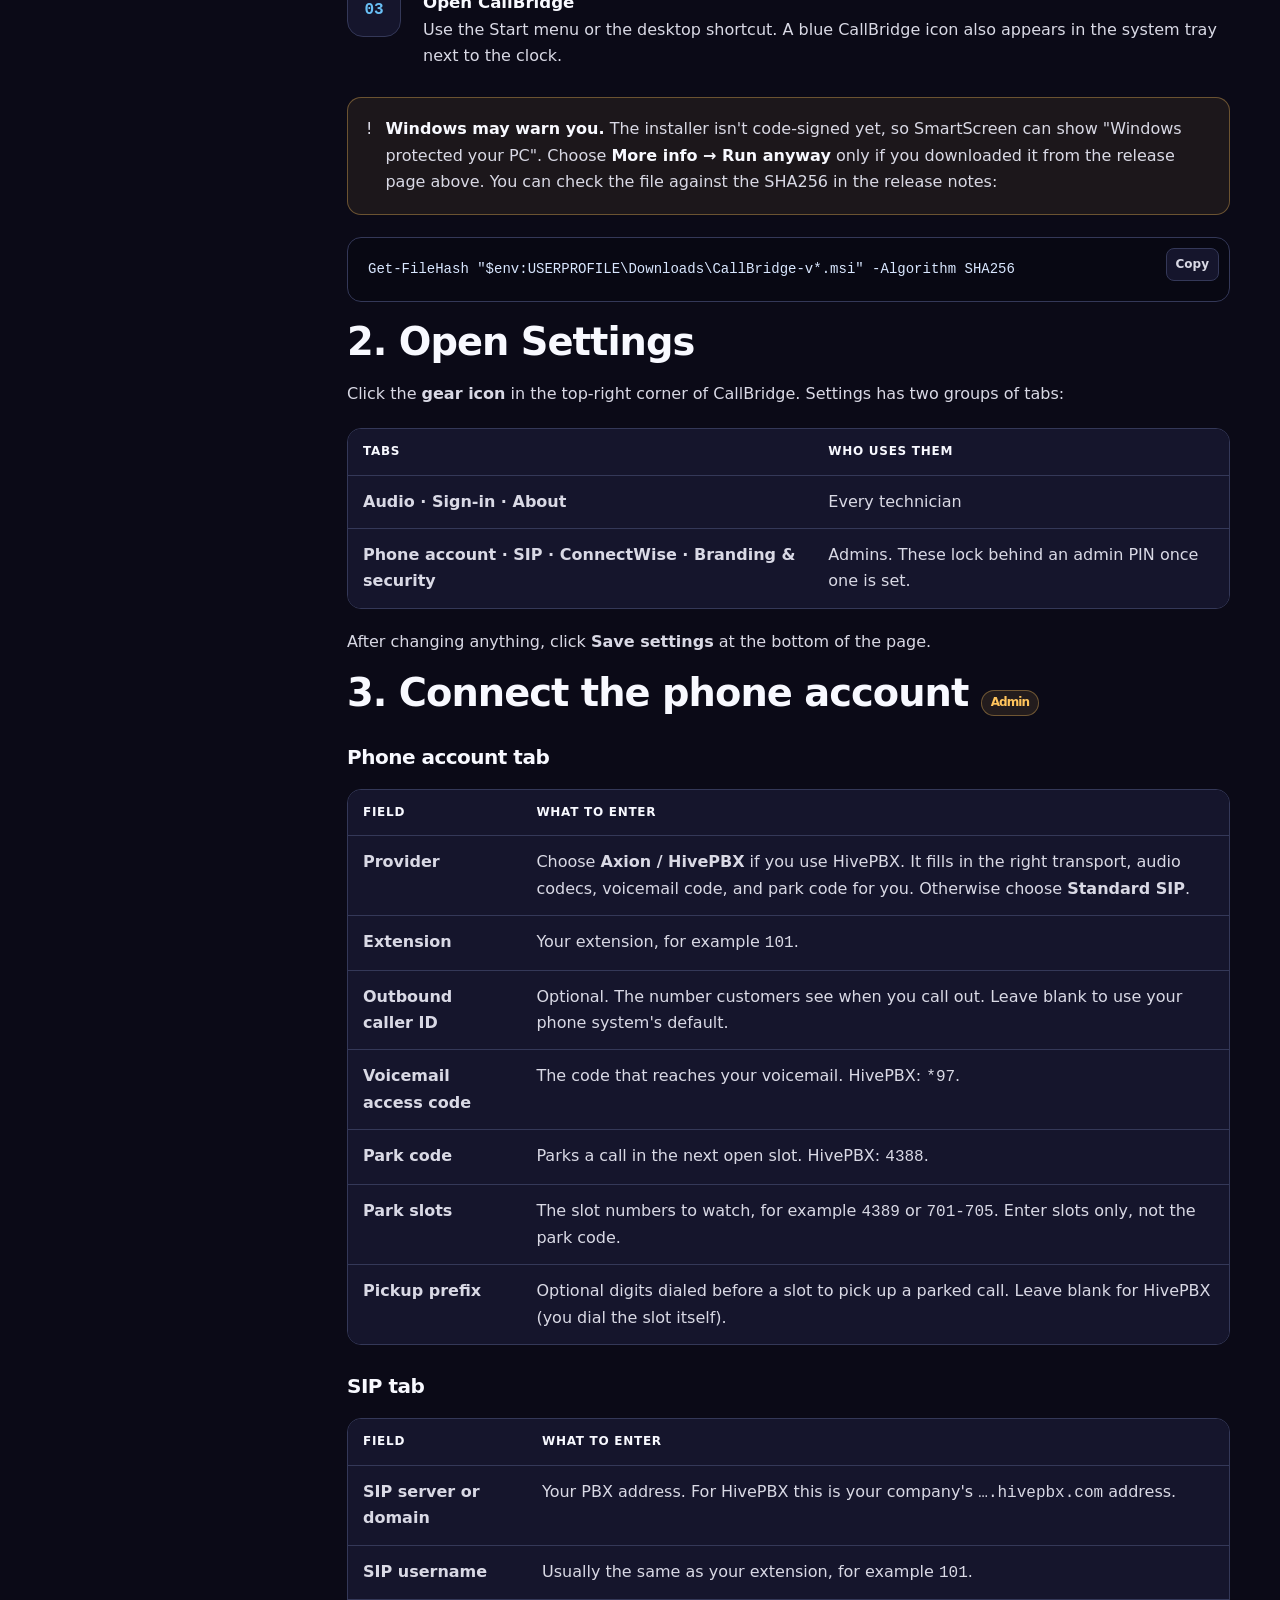
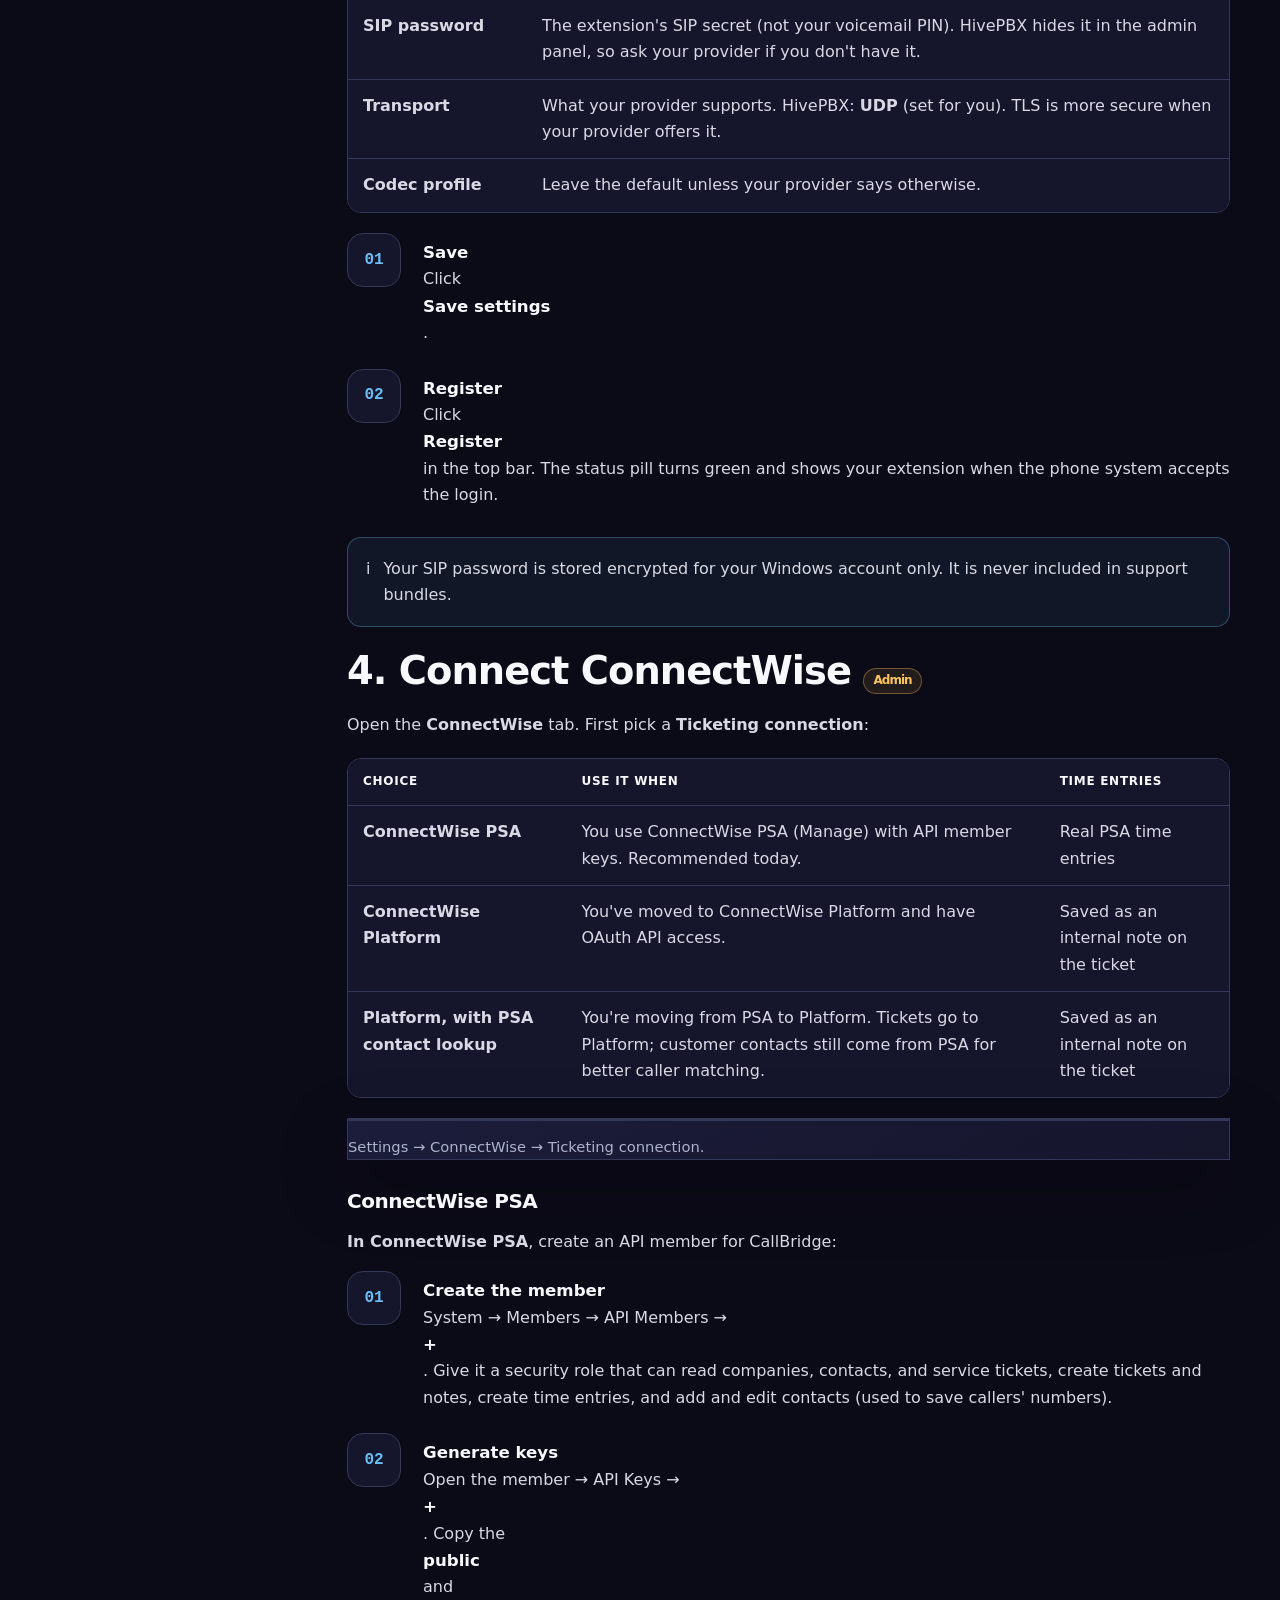
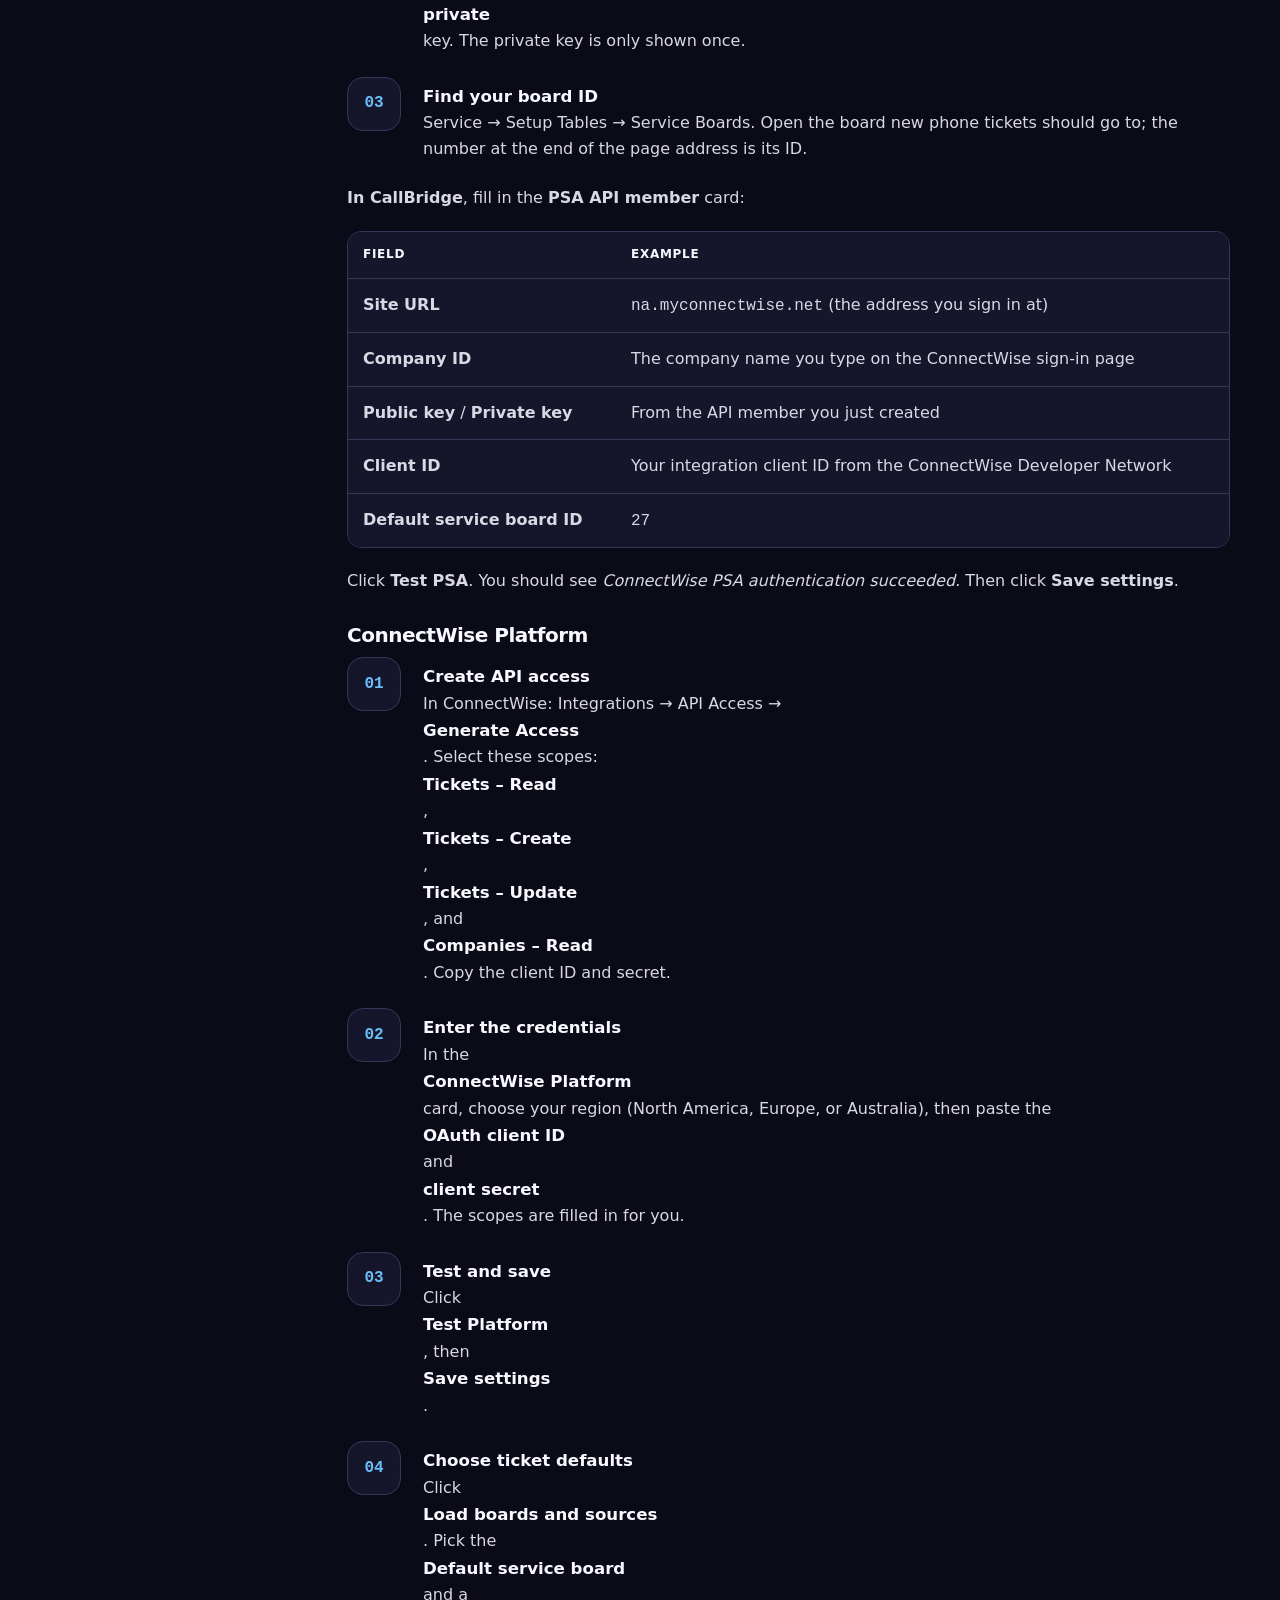
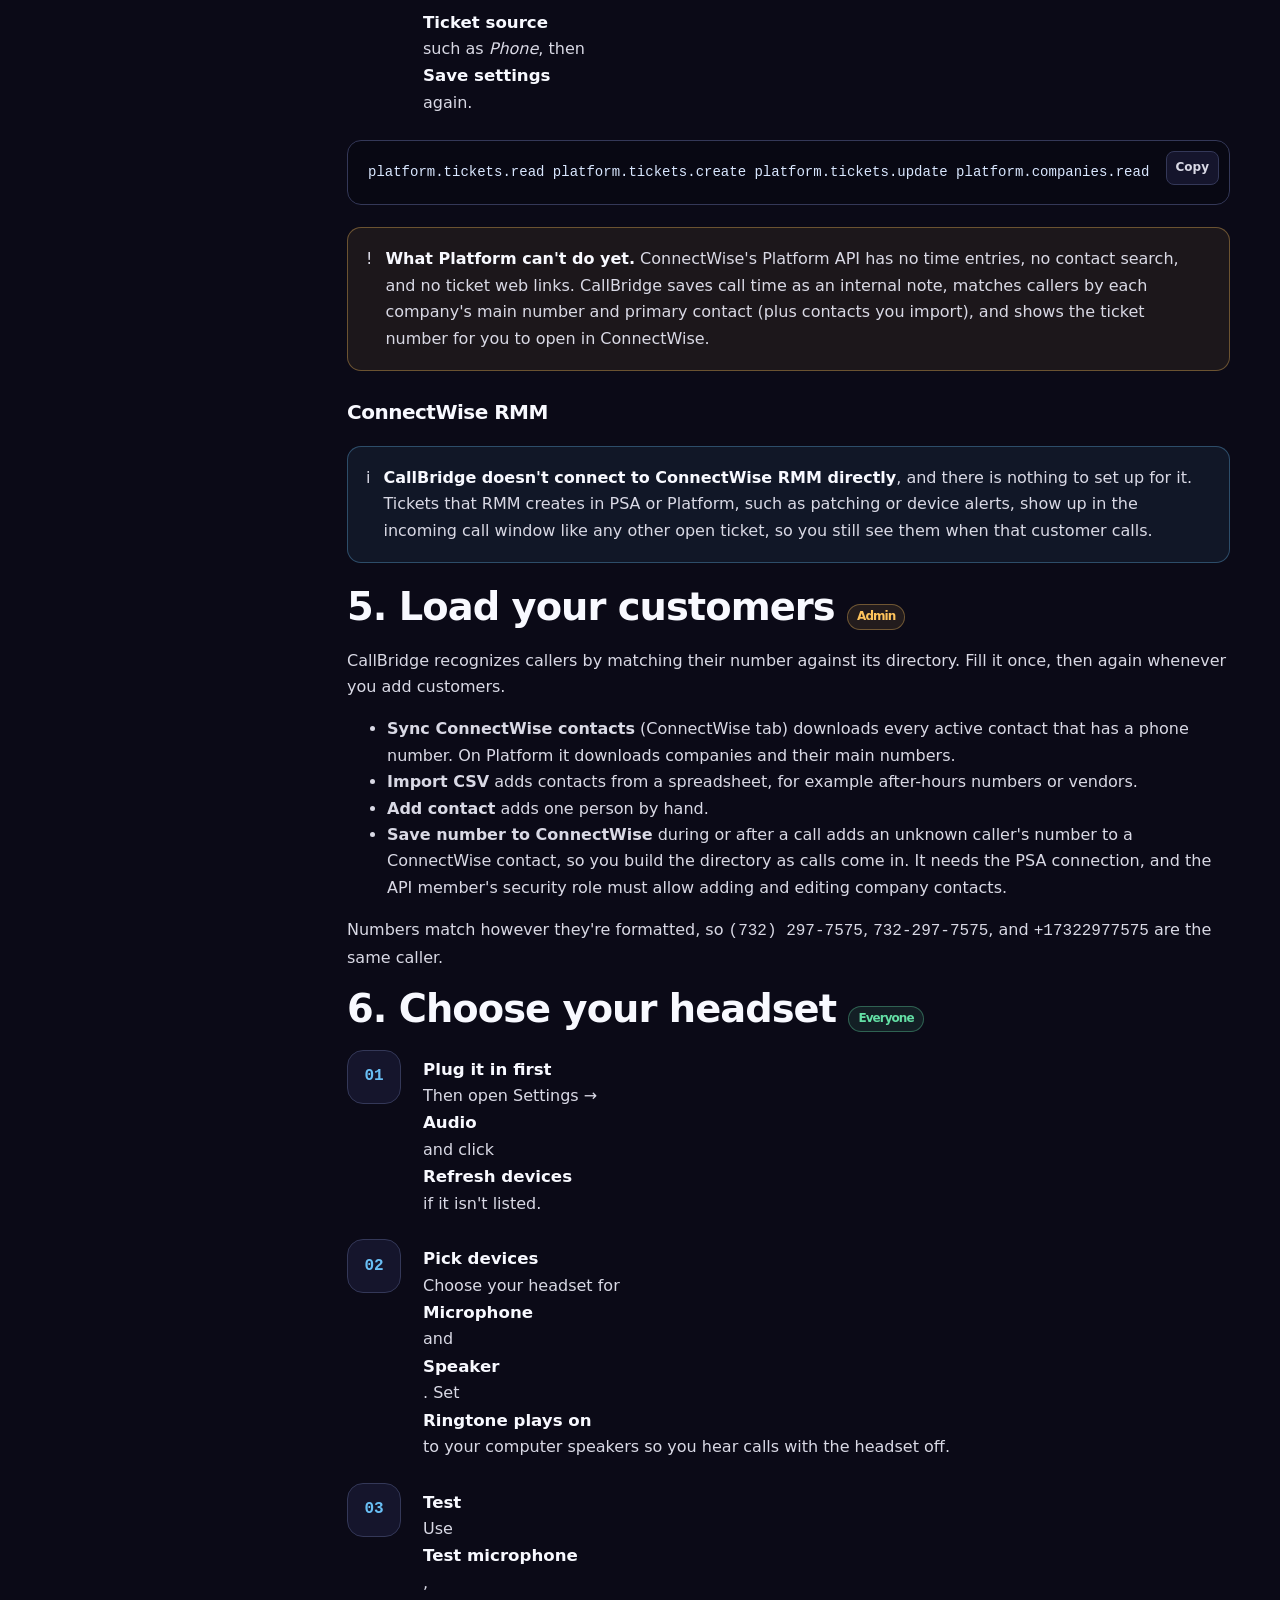
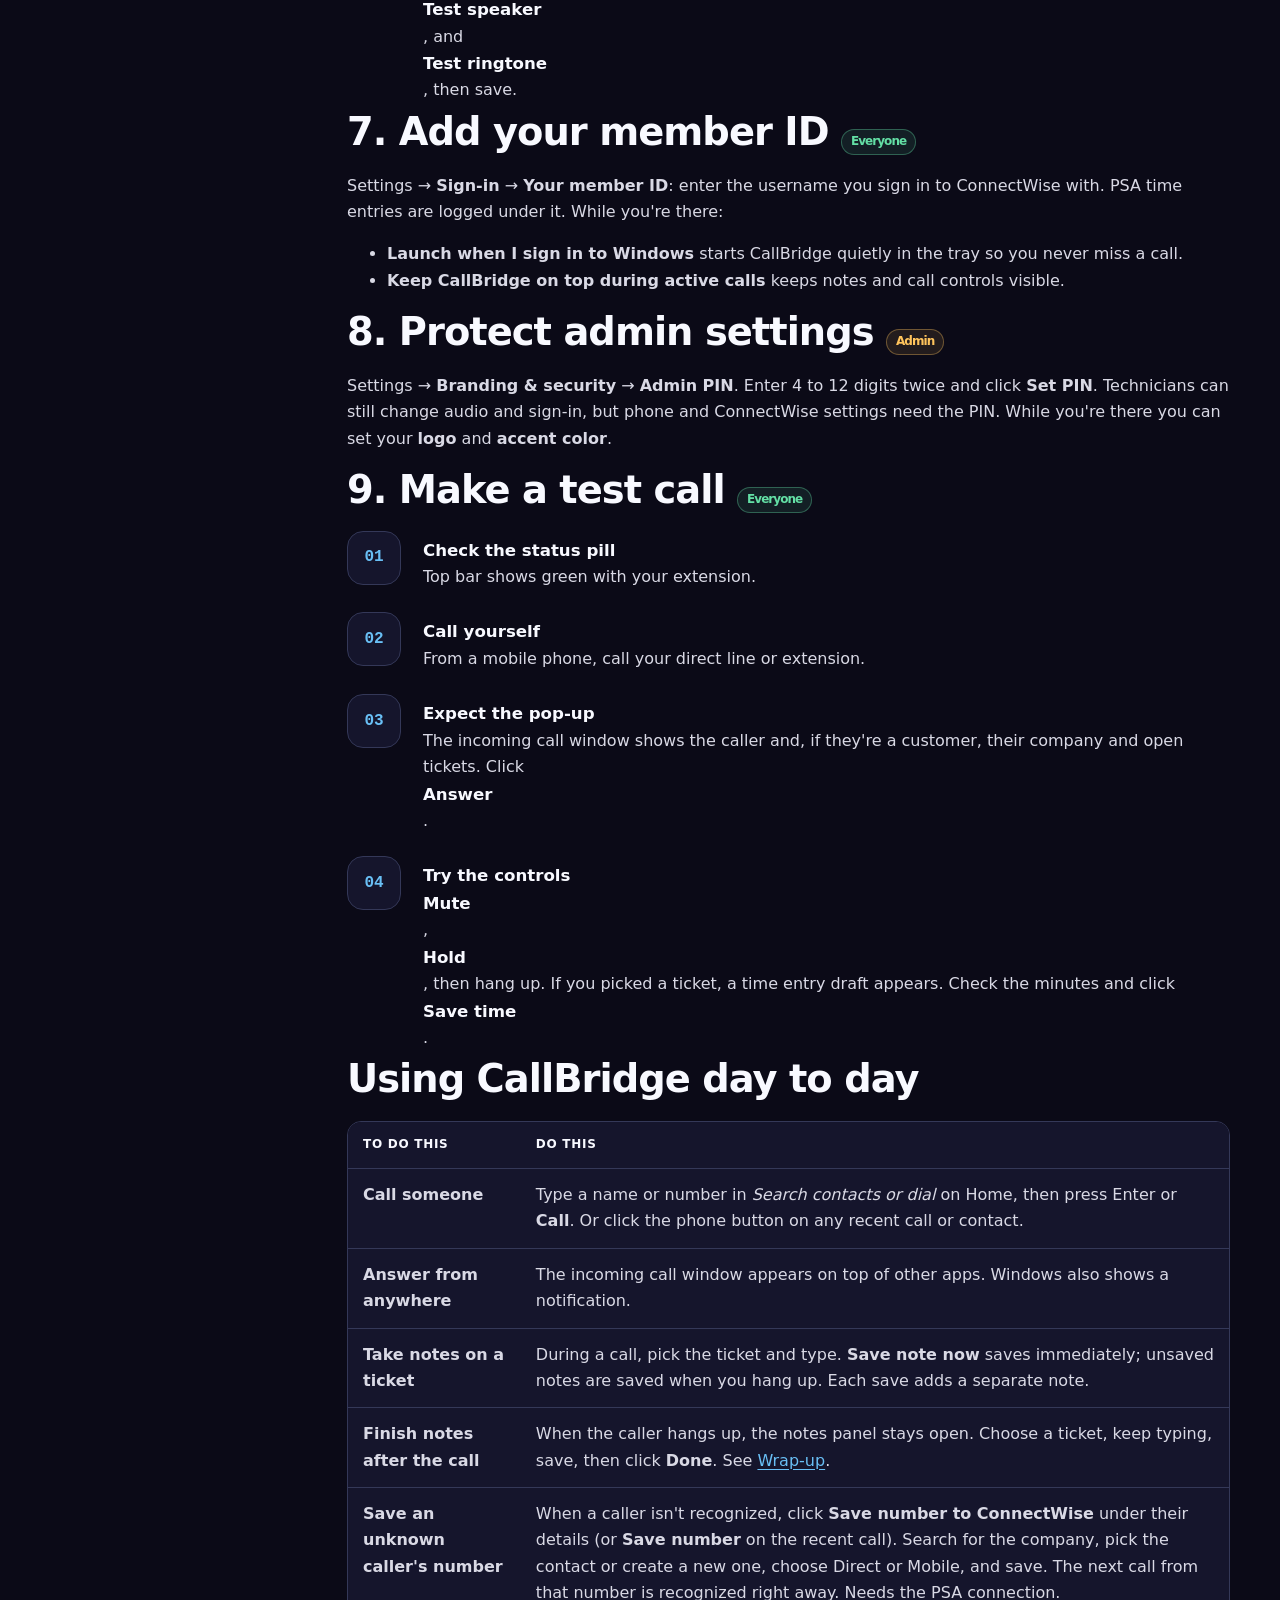
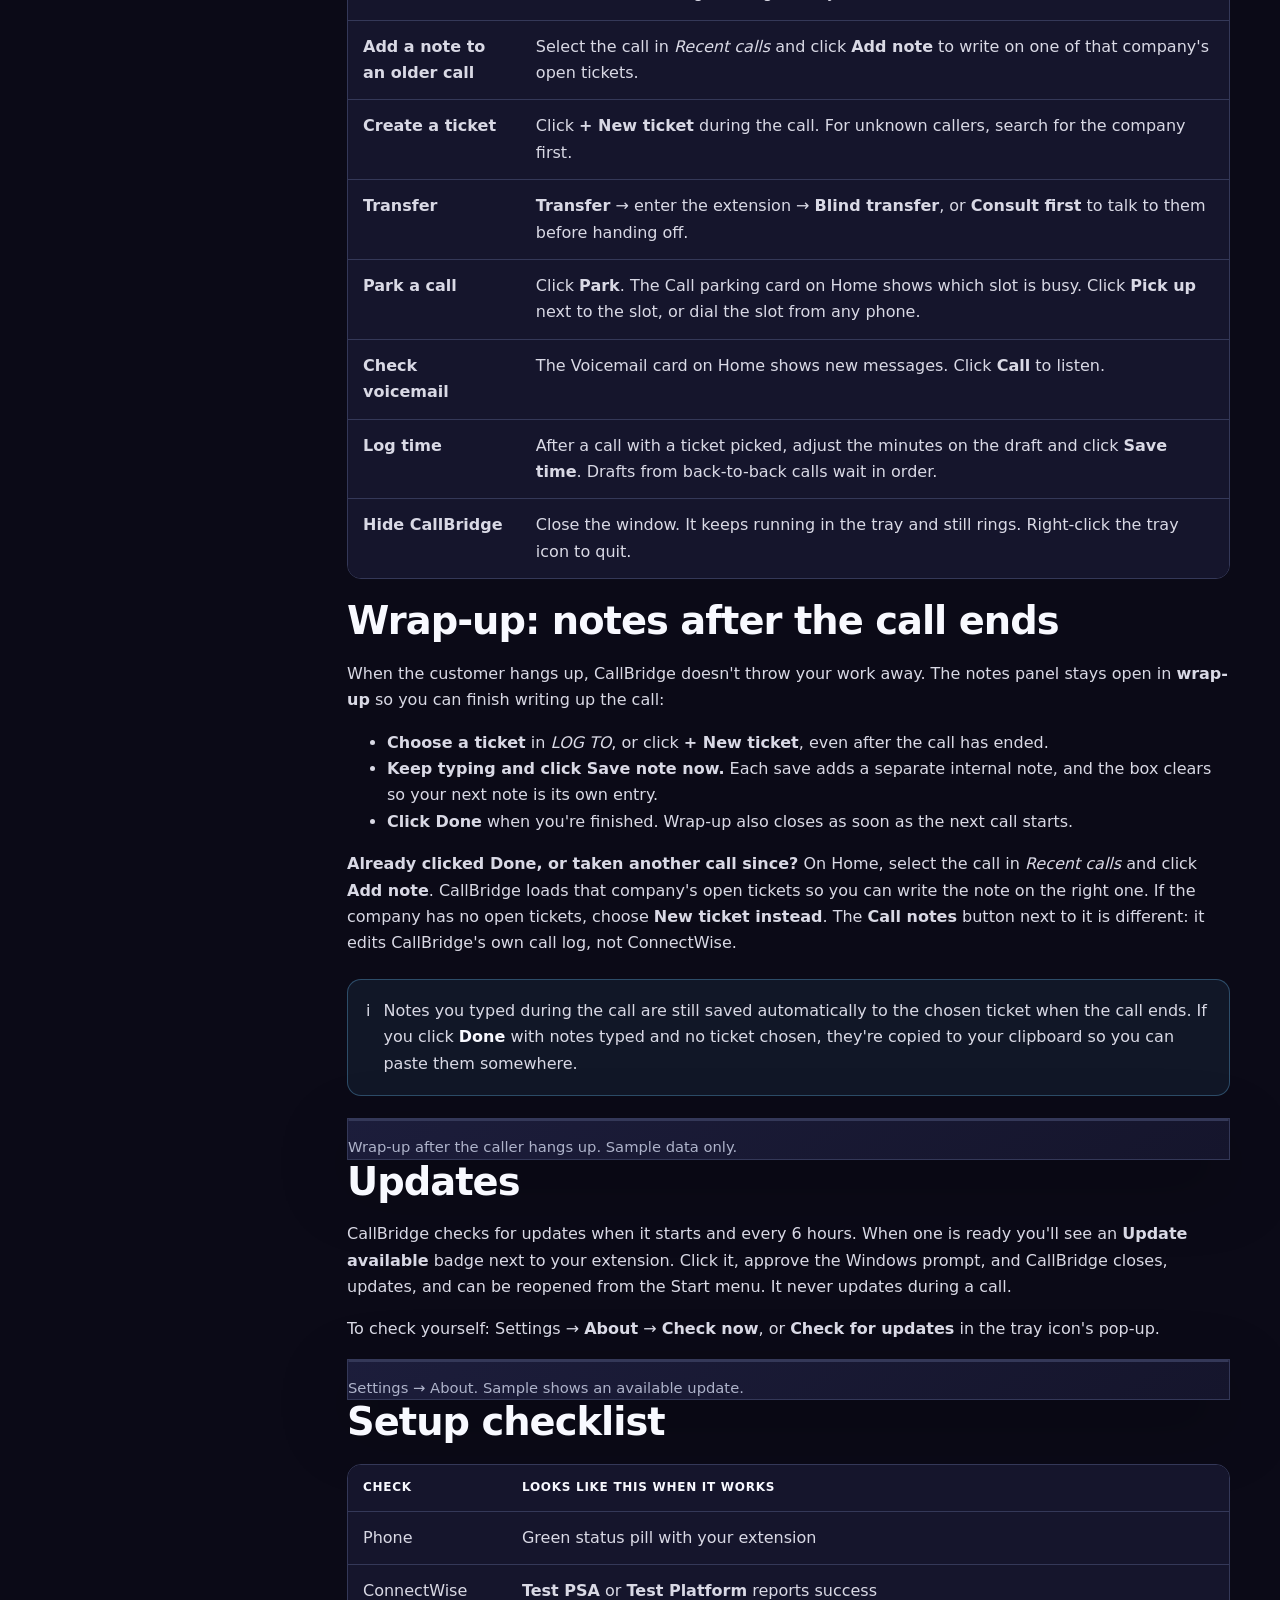
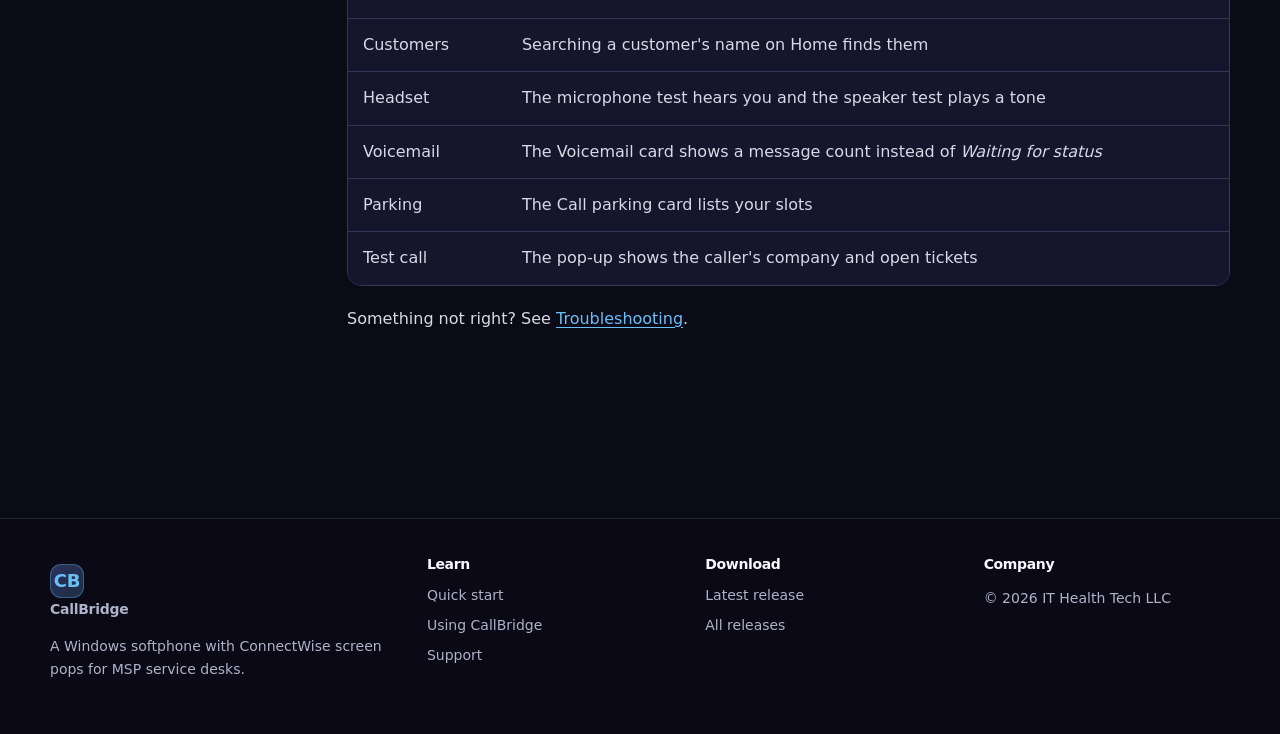
==== commit 9735bf4f: "Document saving a caller's number to ConnectWise Co-Authored-By: Claude Opus 5 <noreply@anthropic.co" ====
--- a/pages/guide.html
+++ b/pages/guide.html
@@ -172,7 +172,7 @@
           <h3 id="psa">ConnectWise PSA</h3>
           <p><strong>In ConnectWise PSA</strong>, create an API member for CallBridge:</p>
           <ol class="step-list">
-            <li><strong>Create the member</strong>System &rarr; Members &rarr; API Members &rarr; <strong>+</strong>. Give it a security role that can read companies, contacts, and service tickets, create tickets and notes, and create time entries.</li>
+            <li><strong>Create the member</strong>System &rarr; Members &rarr; API Members &rarr; <strong>+</strong>. Give it a security role that can read companies, contacts, and service tickets, create tickets and notes, create time entries, and add and edit contacts (used to save callers' numbers).</li>
             <li><strong>Generate keys</strong>Open the member &rarr; API Keys &rarr; <strong>+</strong>. Copy the <strong>public</strong> and <strong>private</strong> key. The private key is only shown once.</li>
             <li><strong>Find your board ID</strong>Service &rarr; Setup Tables &rarr; Service Boards. Open the board new phone tickets should go to; the number at the end of the page address is its ID.</li>
           </ol>
@@ -219,6 +219,7 @@
             <li><strong>Sync ConnectWise contacts</strong> (ConnectWise tab) downloads every active contact that has a phone number. On Platform it downloads companies and their main numbers.</li>
             <li><strong>Import CSV</strong> adds contacts from a spreadsheet, for example after-hours numbers or vendors.</li>
             <li><strong>Add contact</strong> adds one person by hand.</li>
+            <li><strong>Save number to ConnectWise</strong> during or after a call adds an unknown caller's number to a ConnectWise contact, so you build the directory as calls come in. It needs the PSA connection, and the API member's security role must allow adding and editing company contacts.</li>
           </ul>
           <p>Numbers match however they're formatted, so <code>(732) 297-7575</code>, <code>732-297-7575</code>, and <code>+17322977575</code> are the same caller.</p>
 
@@ -256,6 +257,7 @@
                 <tr><td><strong>Answer from anywhere</strong></td><td>The incoming call window appears on top of other apps. Windows also shows a notification.</td></tr>
                 <tr><td><strong>Take notes on a ticket</strong></td><td>During a call, pick the ticket and type. <strong>Save note now</strong> saves immediately; unsaved notes are saved when you hang up. Each save adds a separate note.</td></tr>
                 <tr><td><strong>Finish notes after the call</strong></td><td>When the caller hangs up, the notes panel stays open. Choose a ticket, keep typing, save, then click <strong>Done</strong>. See <a href="#wrap-up">Wrap-up</a>.</td></tr>
+                <tr><td><strong>Save an unknown caller's number</strong></td><td>When a caller isn't recognized, click <strong>Save number to ConnectWise</strong> under their details (or <strong>Save number</strong> on the recent call). Search for the company, pick the contact or create a new one, choose Direct or Mobile, and save. The next call from that number is recognized right away. Needs the PSA connection.</td></tr>
                 <tr><td><strong>Add a note to an older call</strong></td><td>Select the call in <em>Recent calls</em> and click <strong>Add note</strong> to write on one of that company's open tickets.</td></tr>
                 <tr><td><strong>Create a ticket</strong></td><td>Click <strong>+ New ticket</strong> during the call. For unknown callers, search for the company first.</td></tr>
                 <tr><td><strong>Transfer</strong></td><td><strong>Transfer</strong> &rarr; enter the extension &rarr; <strong>Blind transfer</strong>, or <strong>Consult first</strong> to talk to them before handing off.</td></tr>
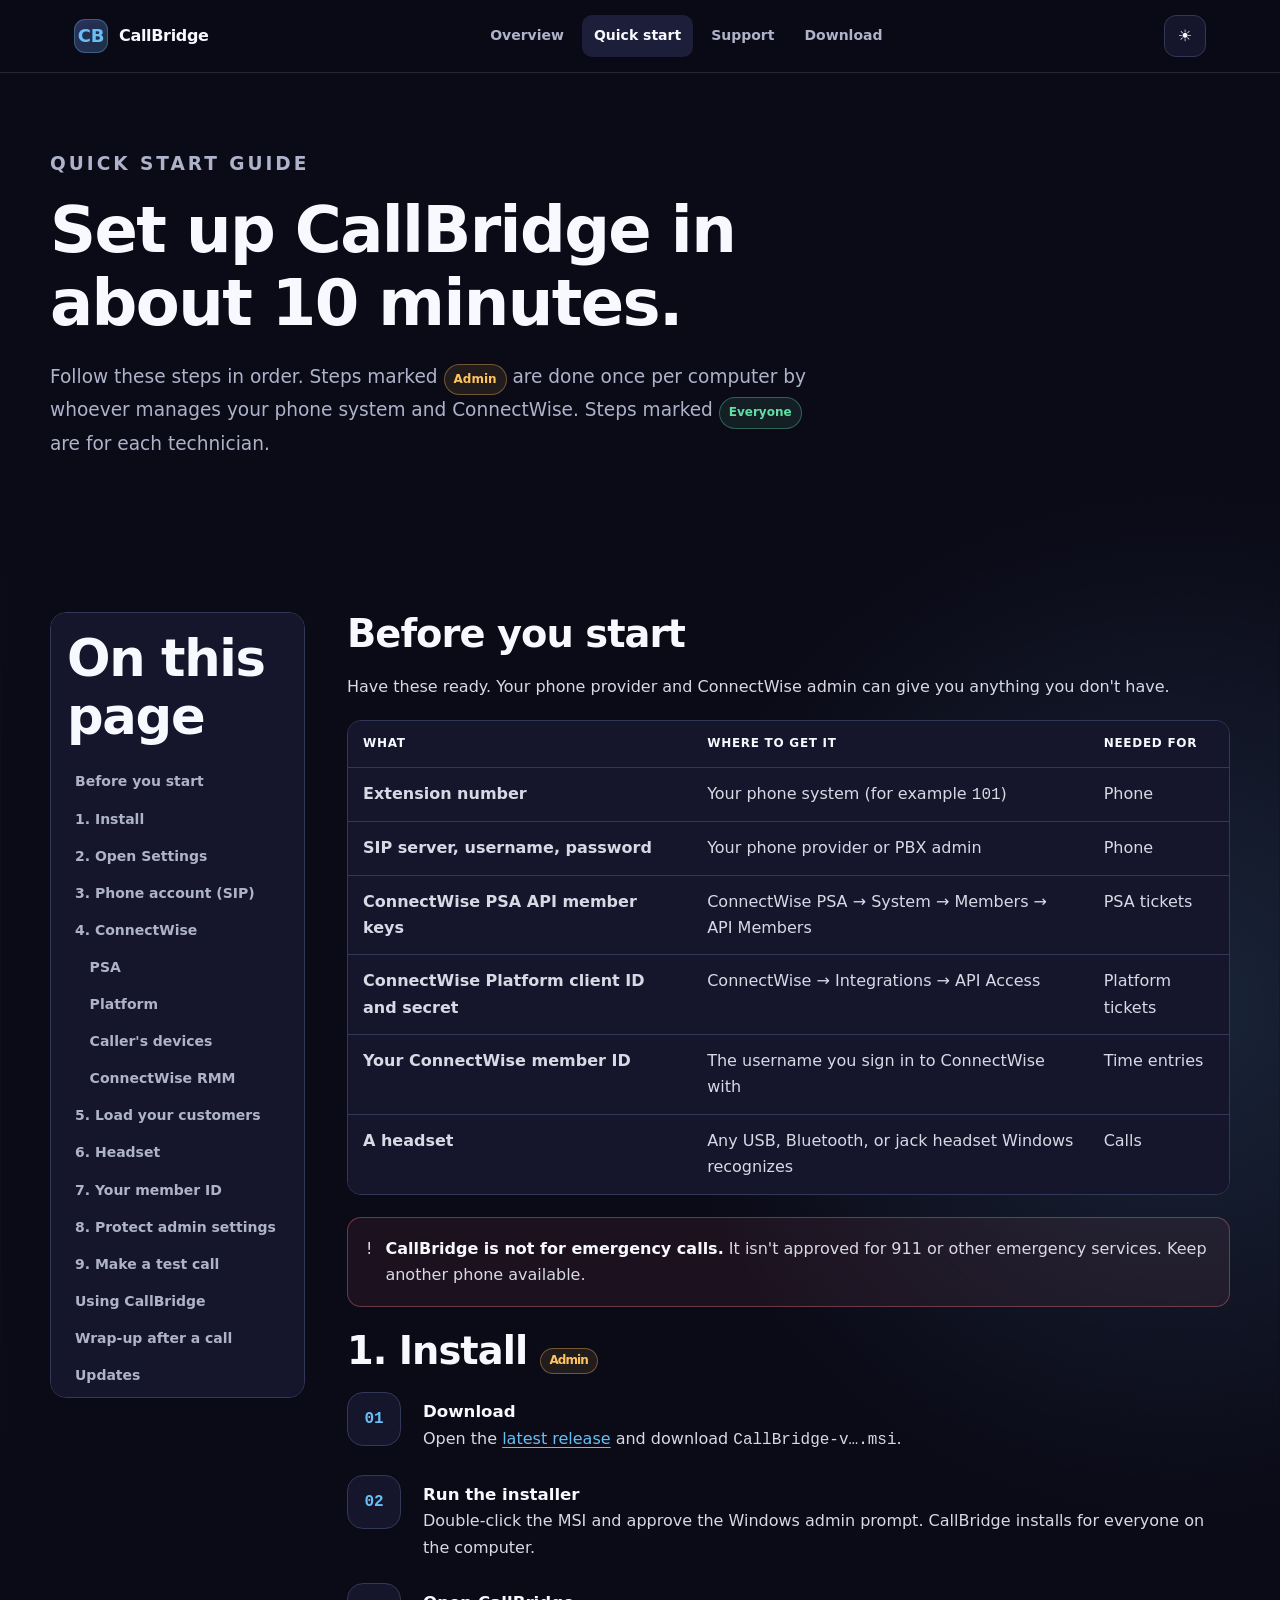
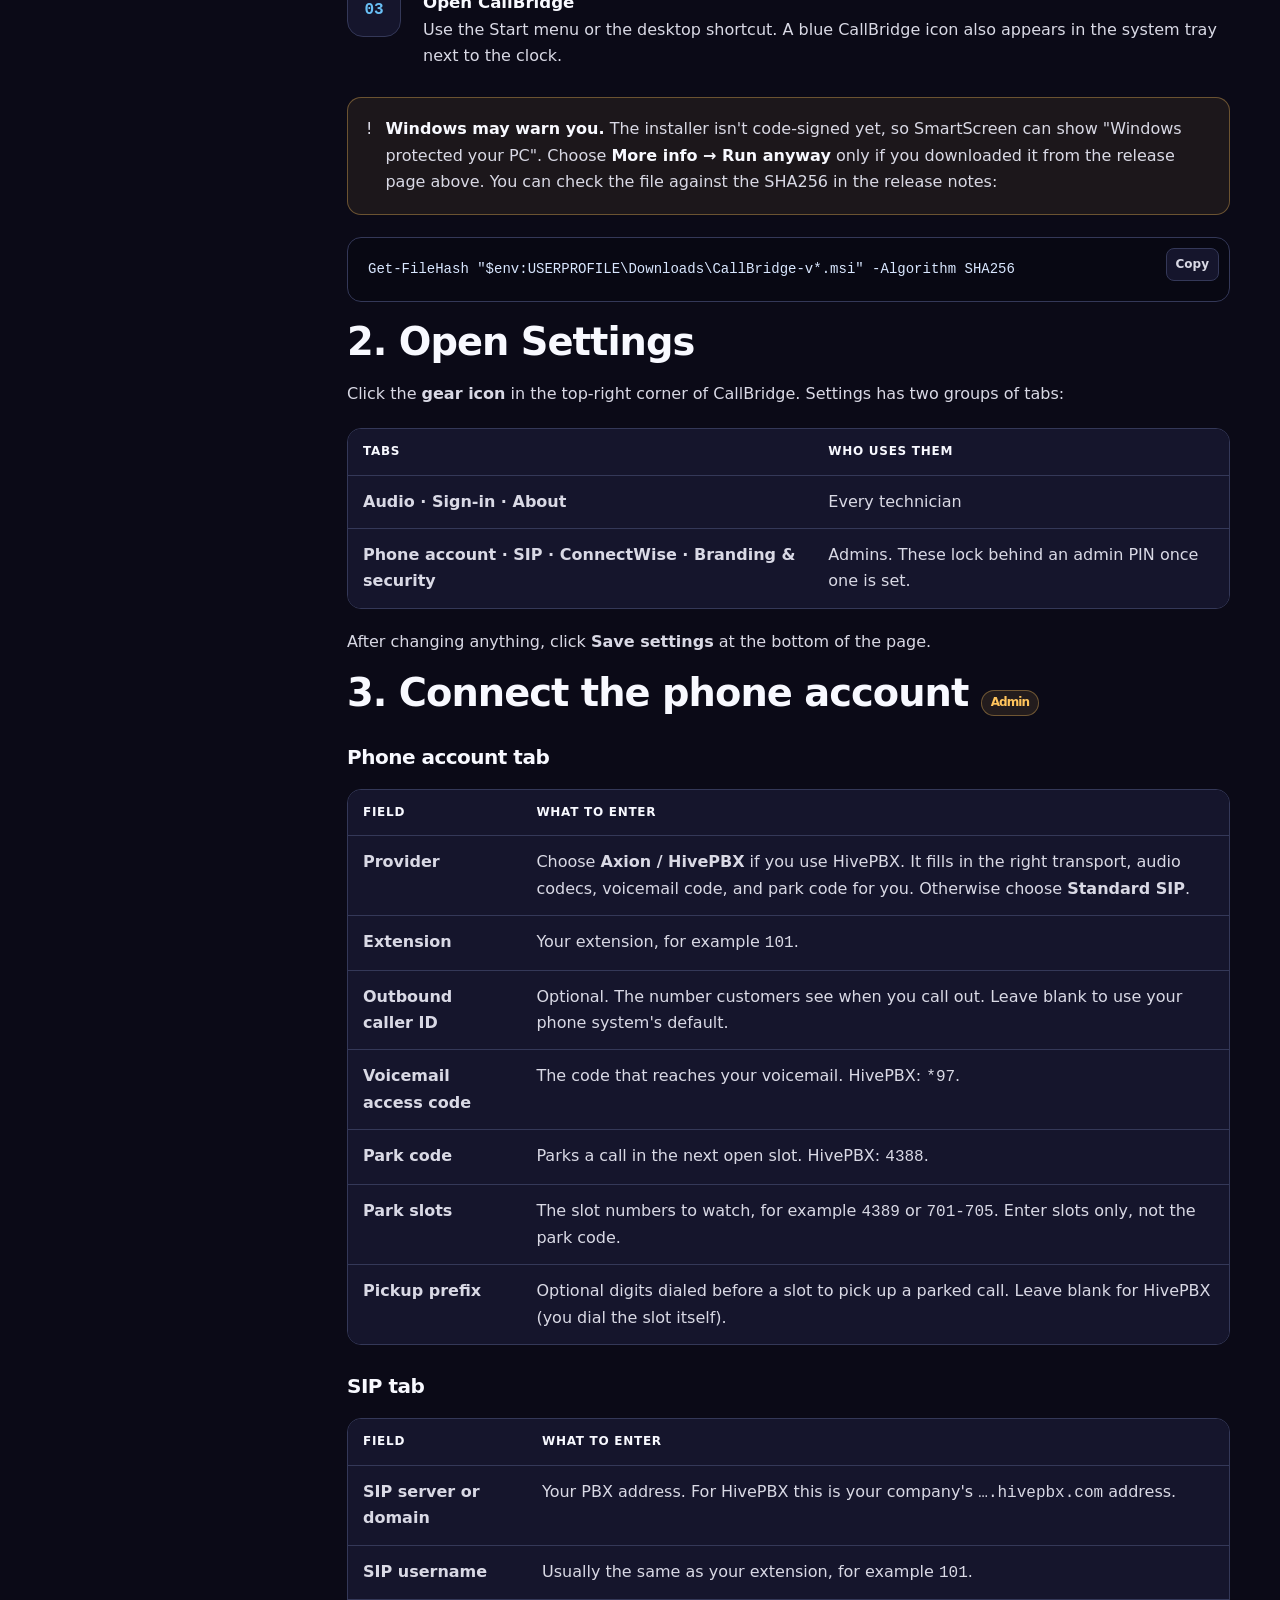
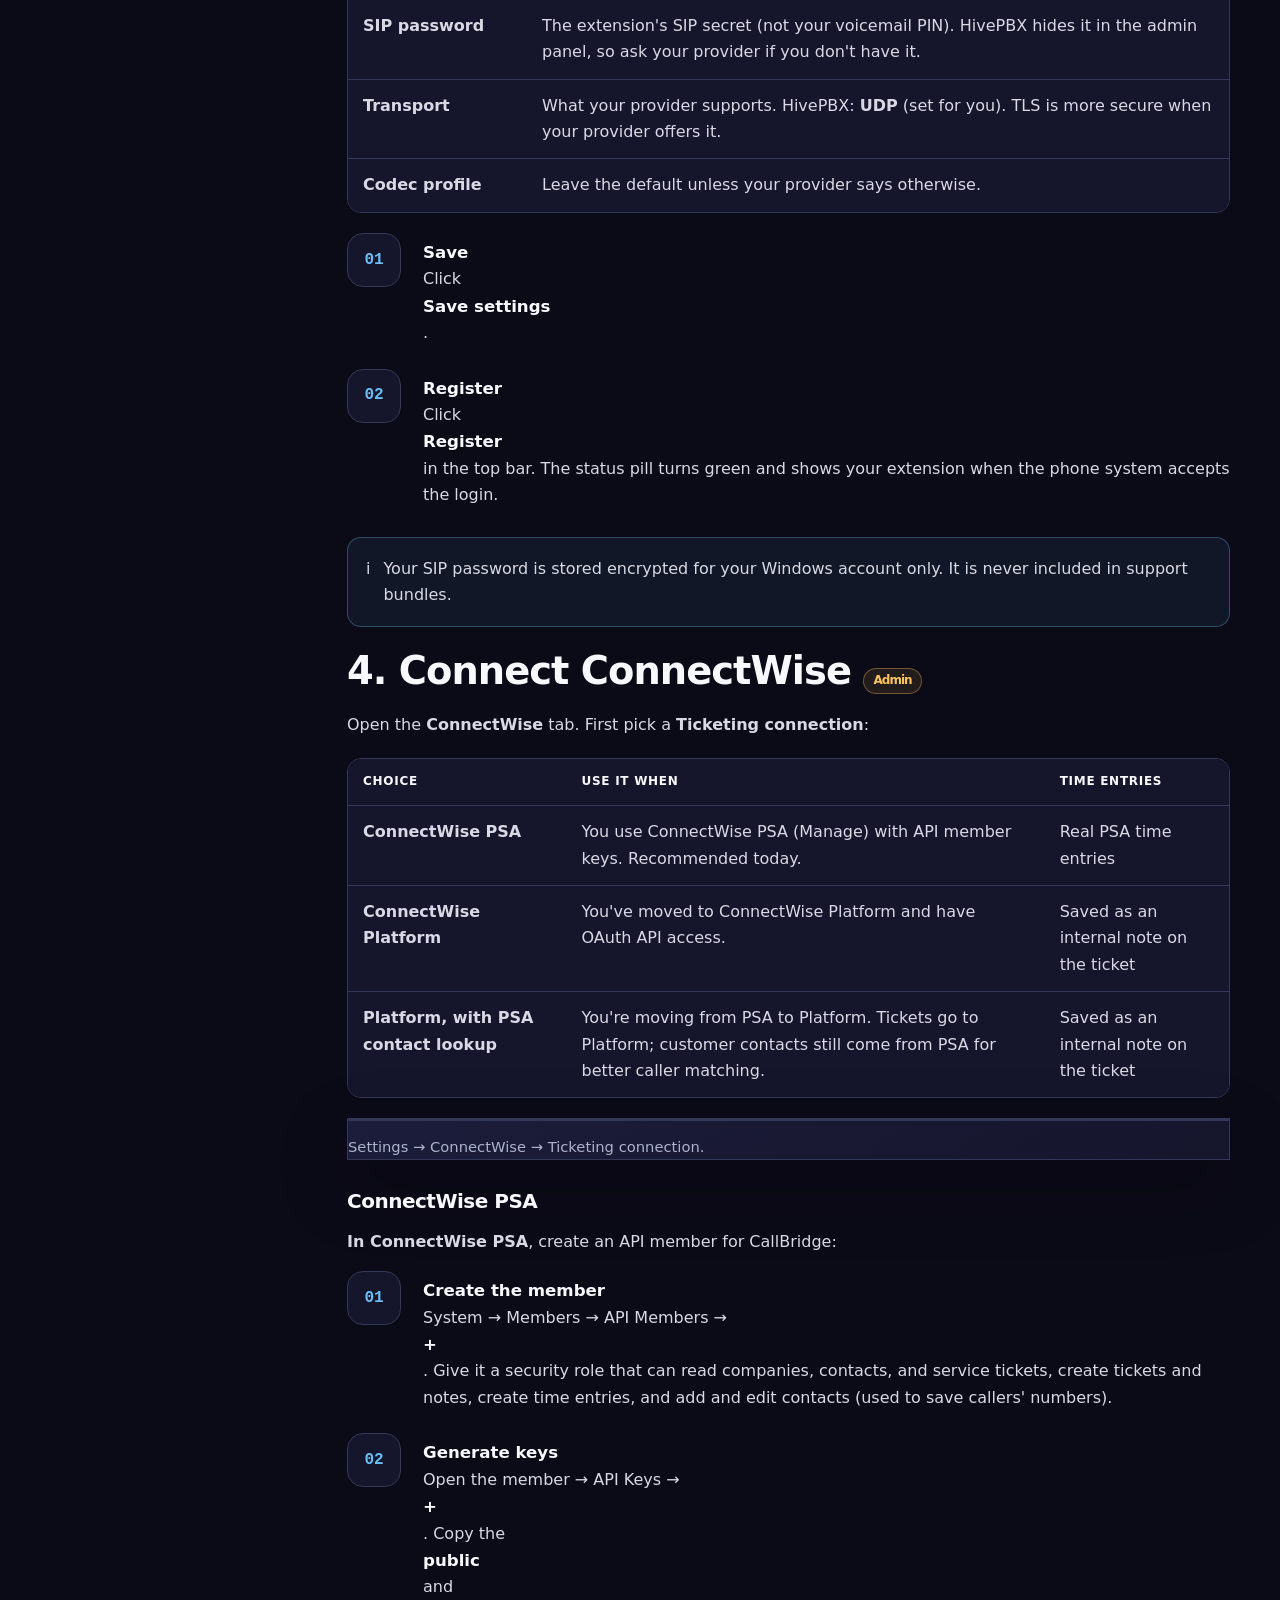
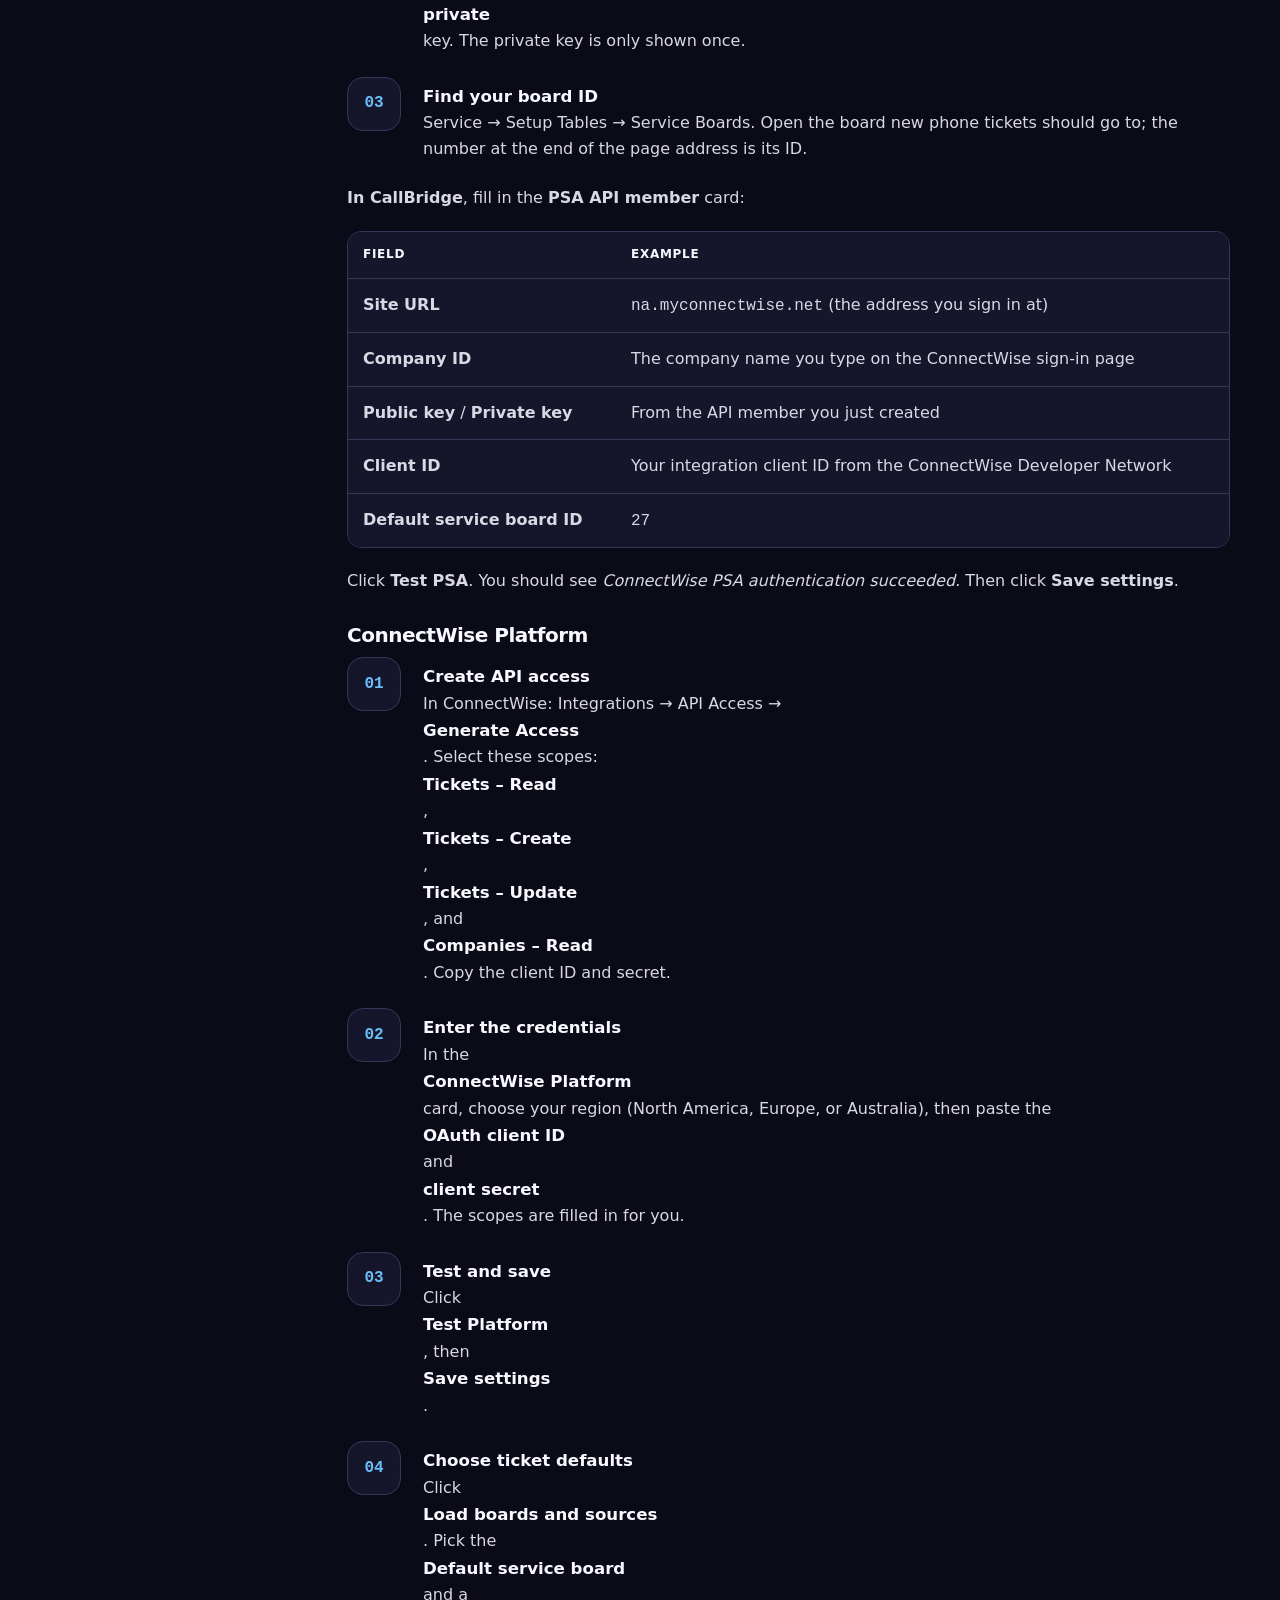
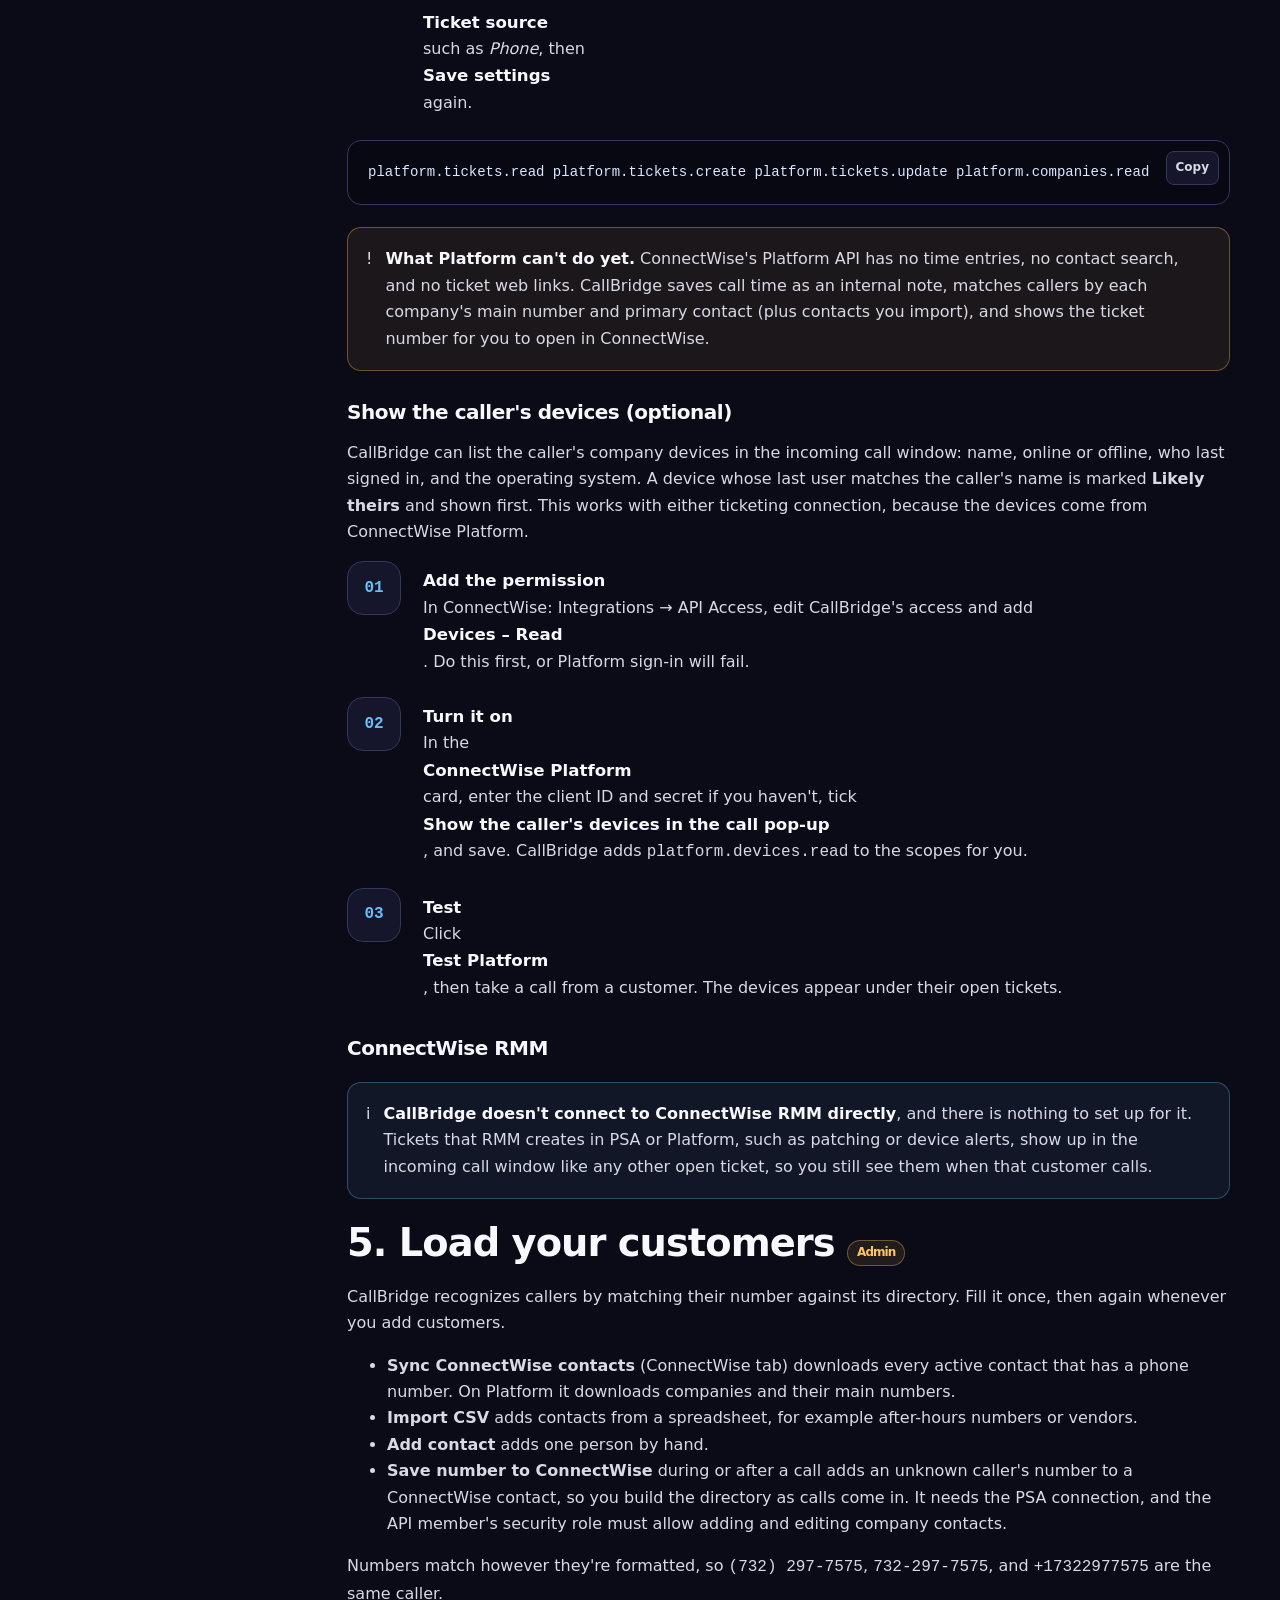
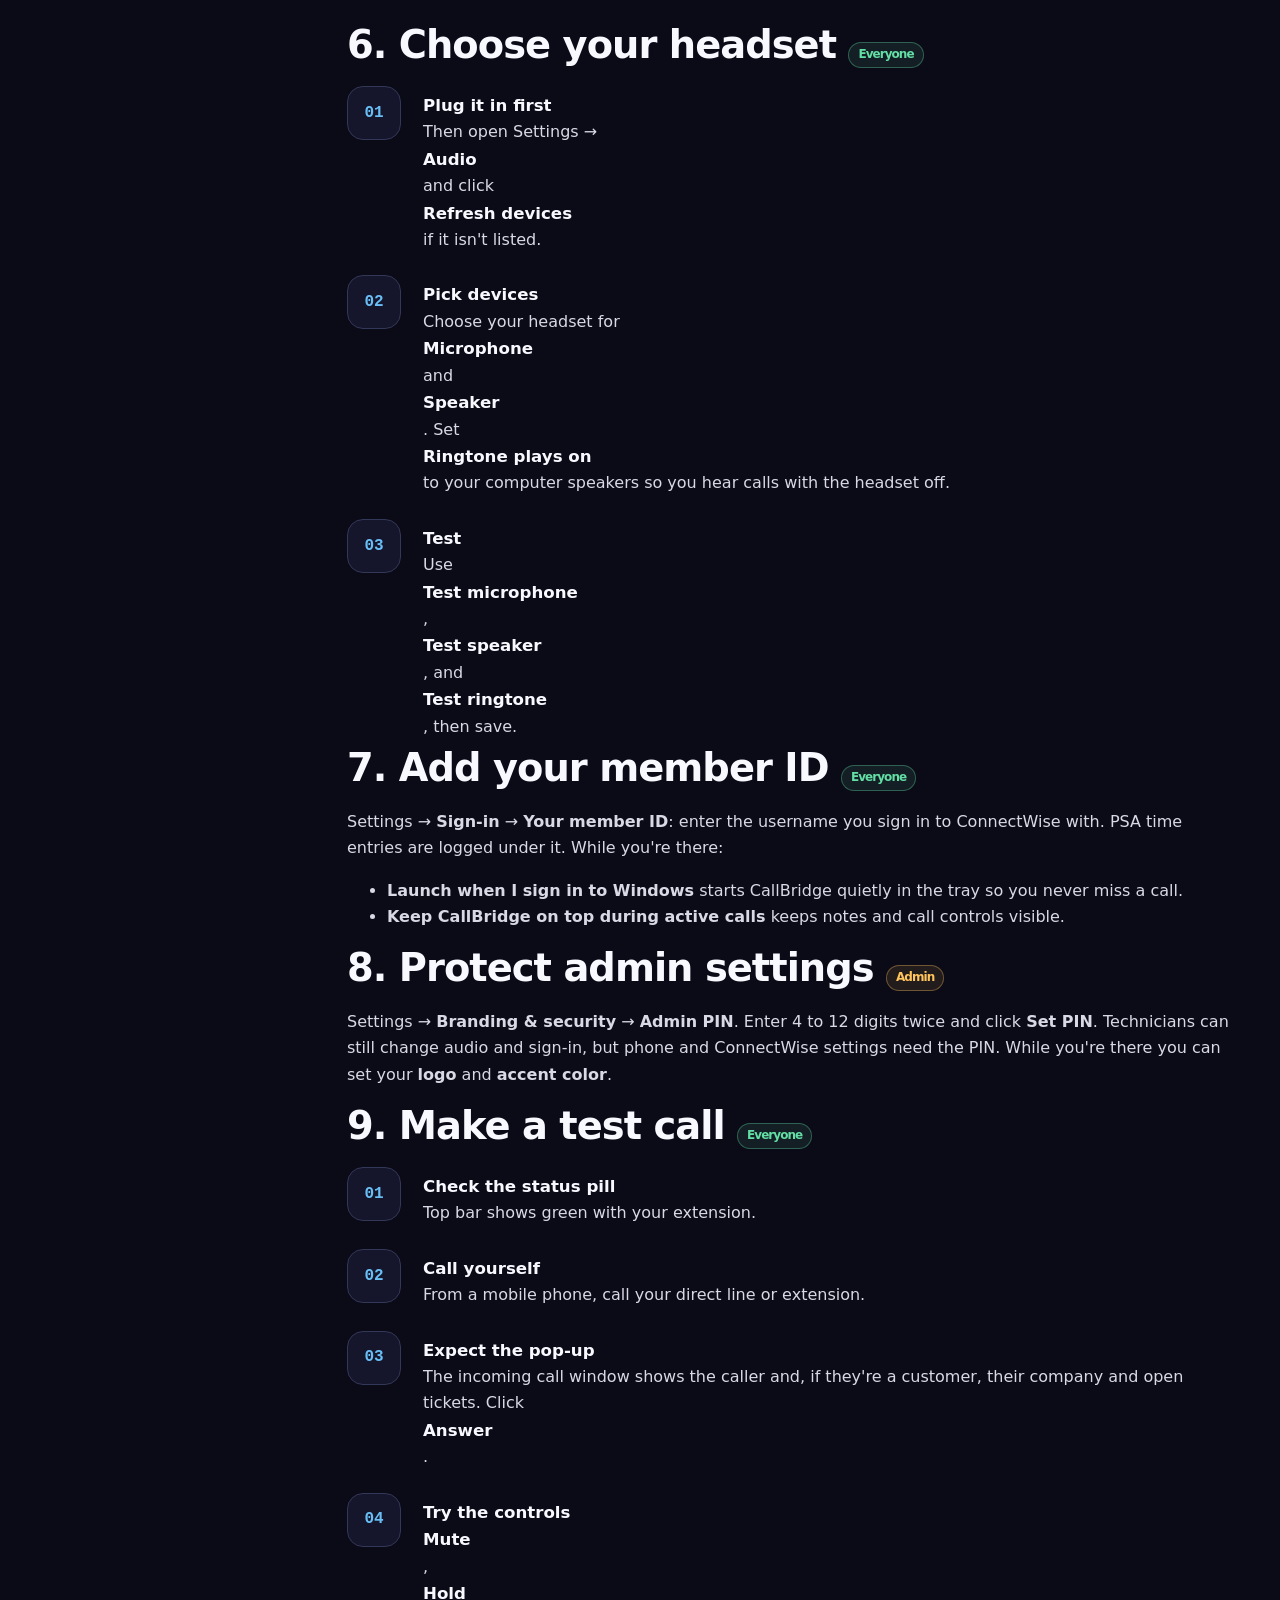
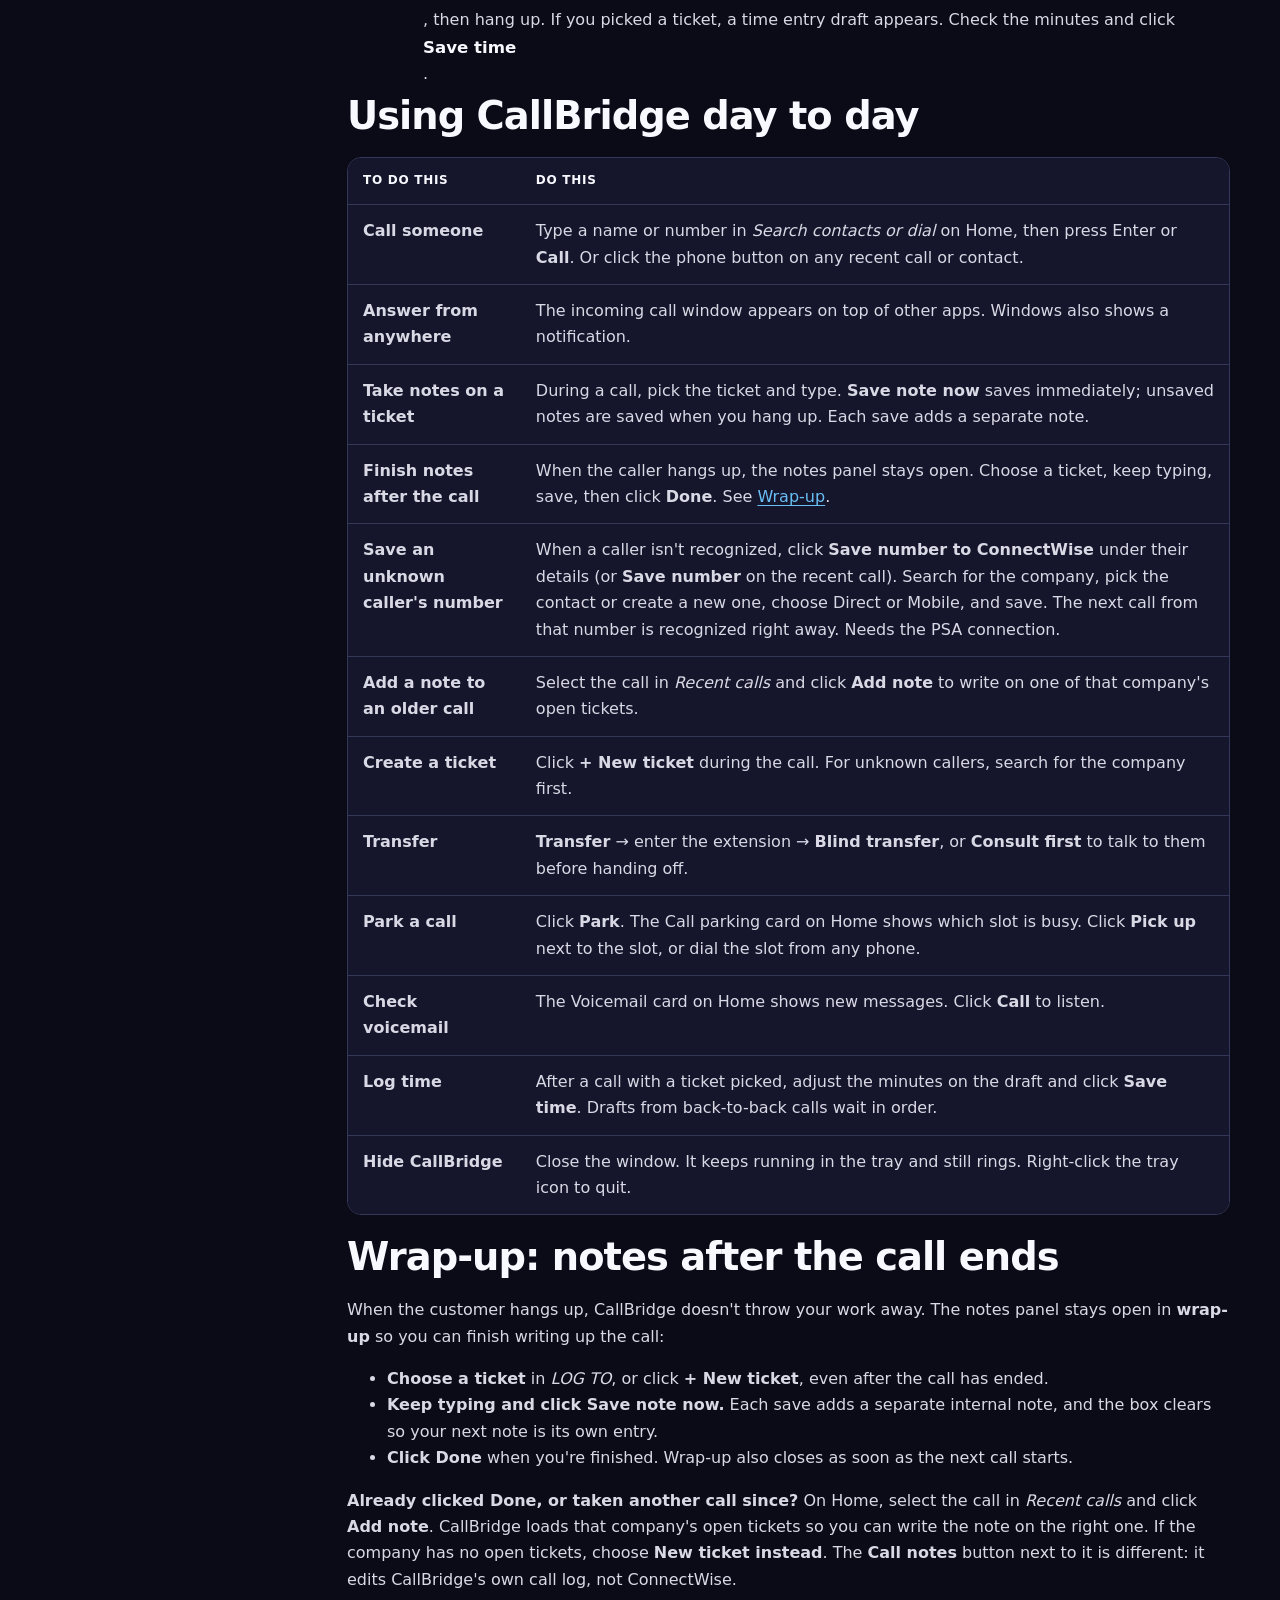
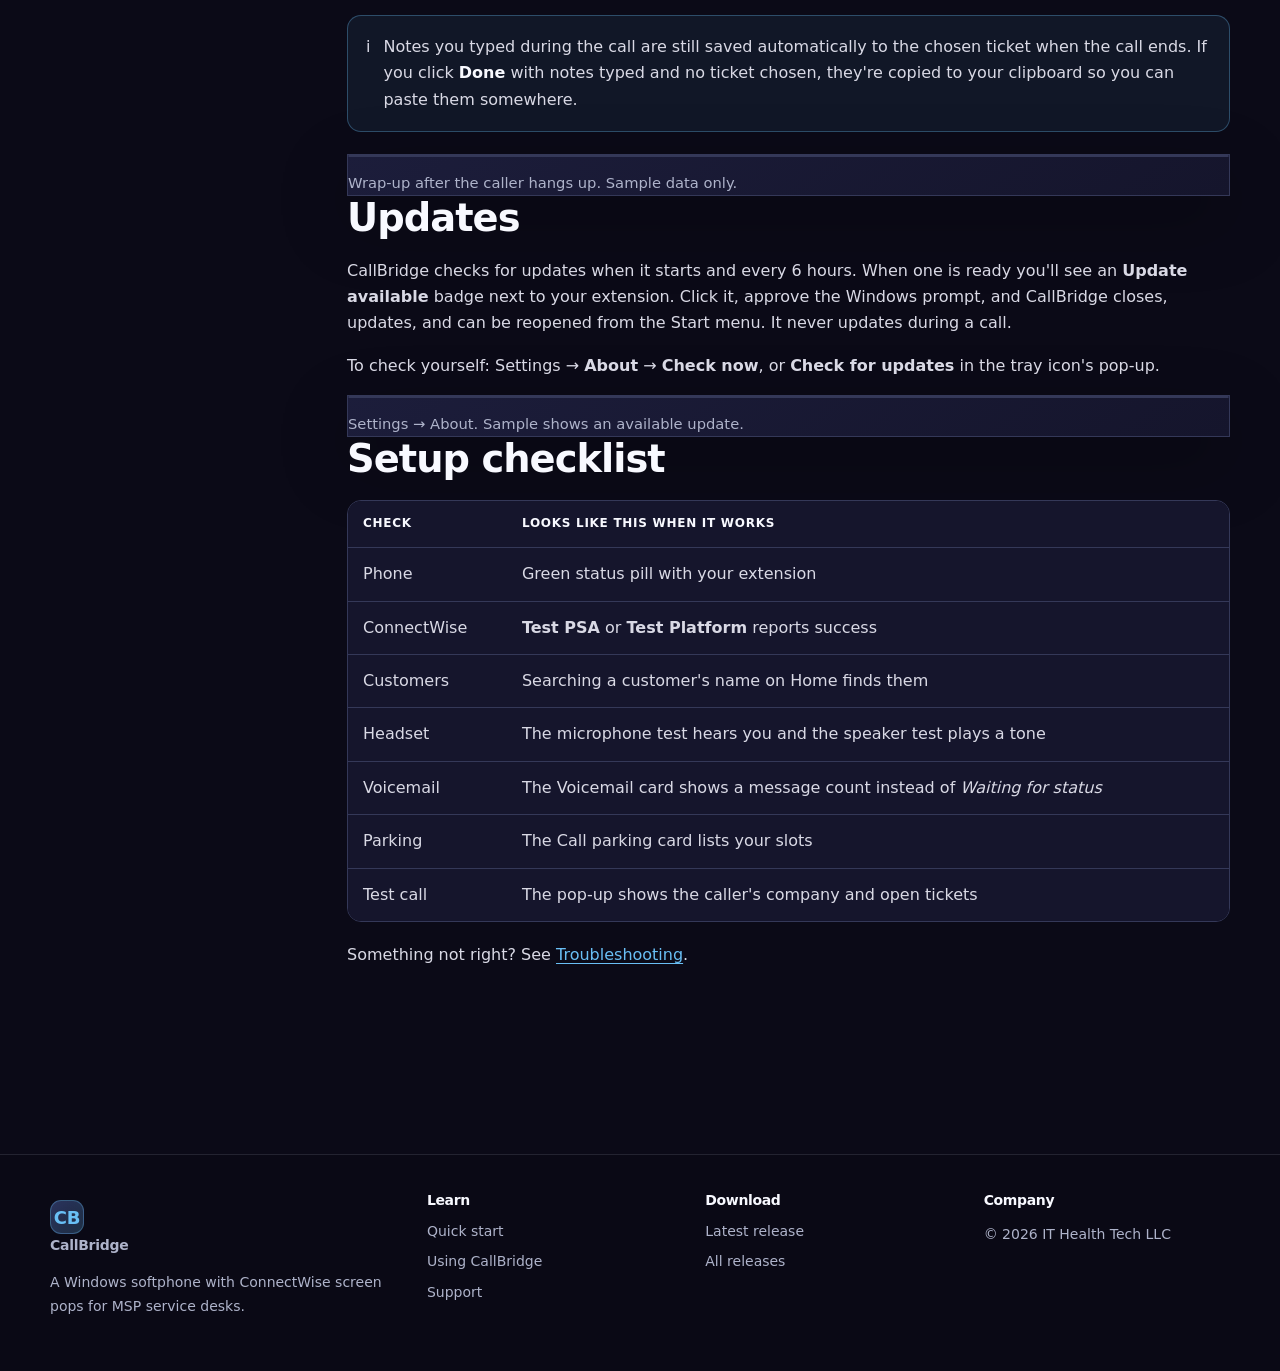
==== commit a5ccd8e1: "Document showing the caller's devices Co-Authored-By: Claude Opus 5 <noreply@anthropic.com>" ====
--- a/pages/guide.html
+++ b/pages/guide.html
@@ -52,6 +52,7 @@
           <a href="#connectwise">4. ConnectWise</a>
           <a href="#psa">&nbsp;&nbsp;&nbsp;PSA</a>
           <a href="#platform">&nbsp;&nbsp;&nbsp;Platform</a>
+          <a href="#devices">&nbsp;&nbsp;&nbsp;Caller's devices</a>
           <a href="#rmm">&nbsp;&nbsp;&nbsp;ConnectWise RMM</a>
           <a href="#directory">5. Load your customers</a>
           <a href="#audio">6. Headset</a>
@@ -206,6 +207,14 @@
             <span aria-hidden="true">!</span>
             <p><strong>What Platform can't do yet.</strong> ConnectWise's Platform API has no time entries, no contact search, and no ticket web links. CallBridge saves call time as an internal note, matches callers by each company's main number and primary contact (plus contacts you import), and shows the ticket number for you to open in ConnectWise.</p>
           </div>
+
+          <h3 id="devices">Show the caller's devices (optional)</h3>
+          <p>CallBridge can list the caller's company devices in the incoming call window: name, online or offline, who last signed in, and the operating system. A device whose last user matches the caller's name is marked <strong>Likely theirs</strong> and shown first. This works with either ticketing connection, because the devices come from ConnectWise Platform.</p>
+          <ol class="step-list">
+            <li><strong>Add the permission</strong>In ConnectWise: Integrations &rarr; API Access, edit CallBridge's access and add <strong>Devices &ndash; Read</strong>. Do this first, or Platform sign-in will fail.</li>
+            <li><strong>Turn it on</strong>In the <strong>ConnectWise Platform</strong> card, enter the client ID and secret if you haven't, tick <strong>Show the caller's devices in the call pop-up</strong>, and save. CallBridge adds <code>platform.devices.read</code> to the scopes for you.</li>
+            <li><strong>Test</strong>Click <strong>Test Platform</strong>, then take a call from a customer. The devices appear under their open tickets.</li>
+          </ol>
 
           <h3 id="rmm">ConnectWise RMM</h3>
           <div class="notice">
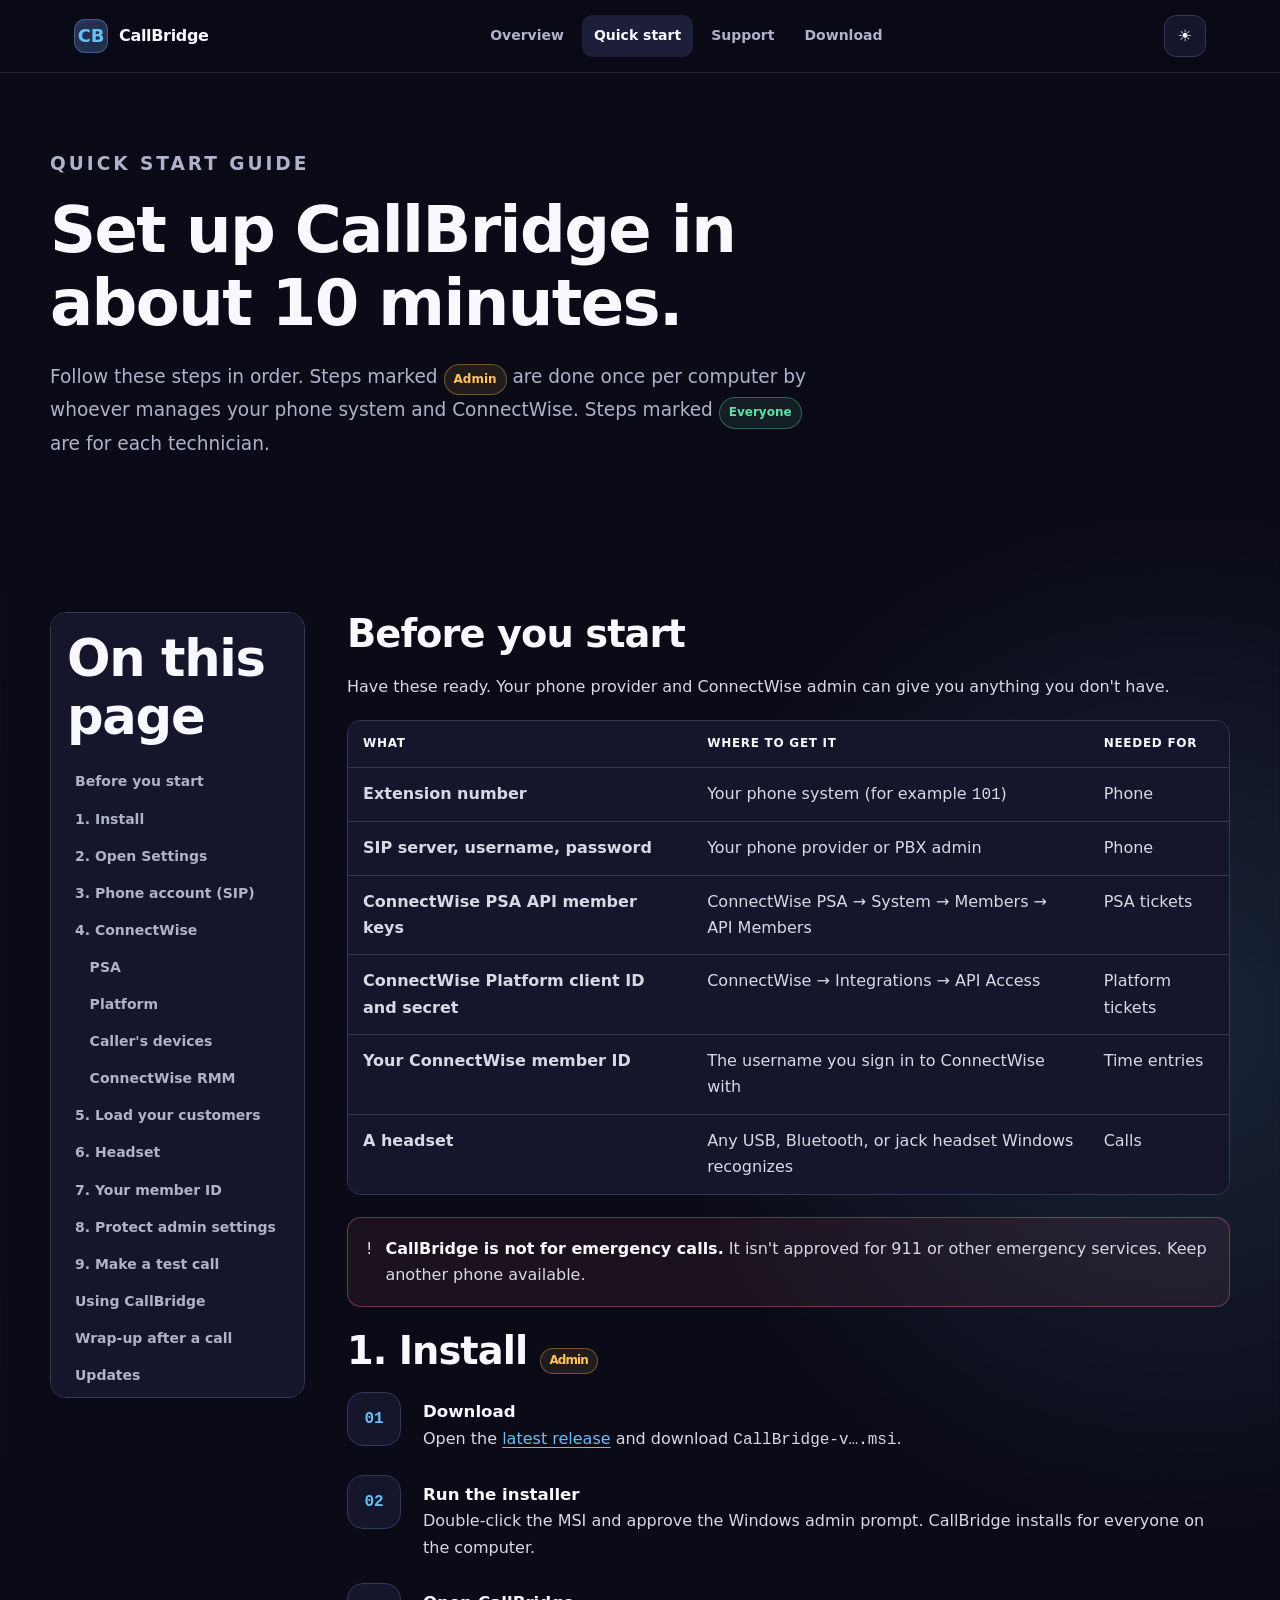
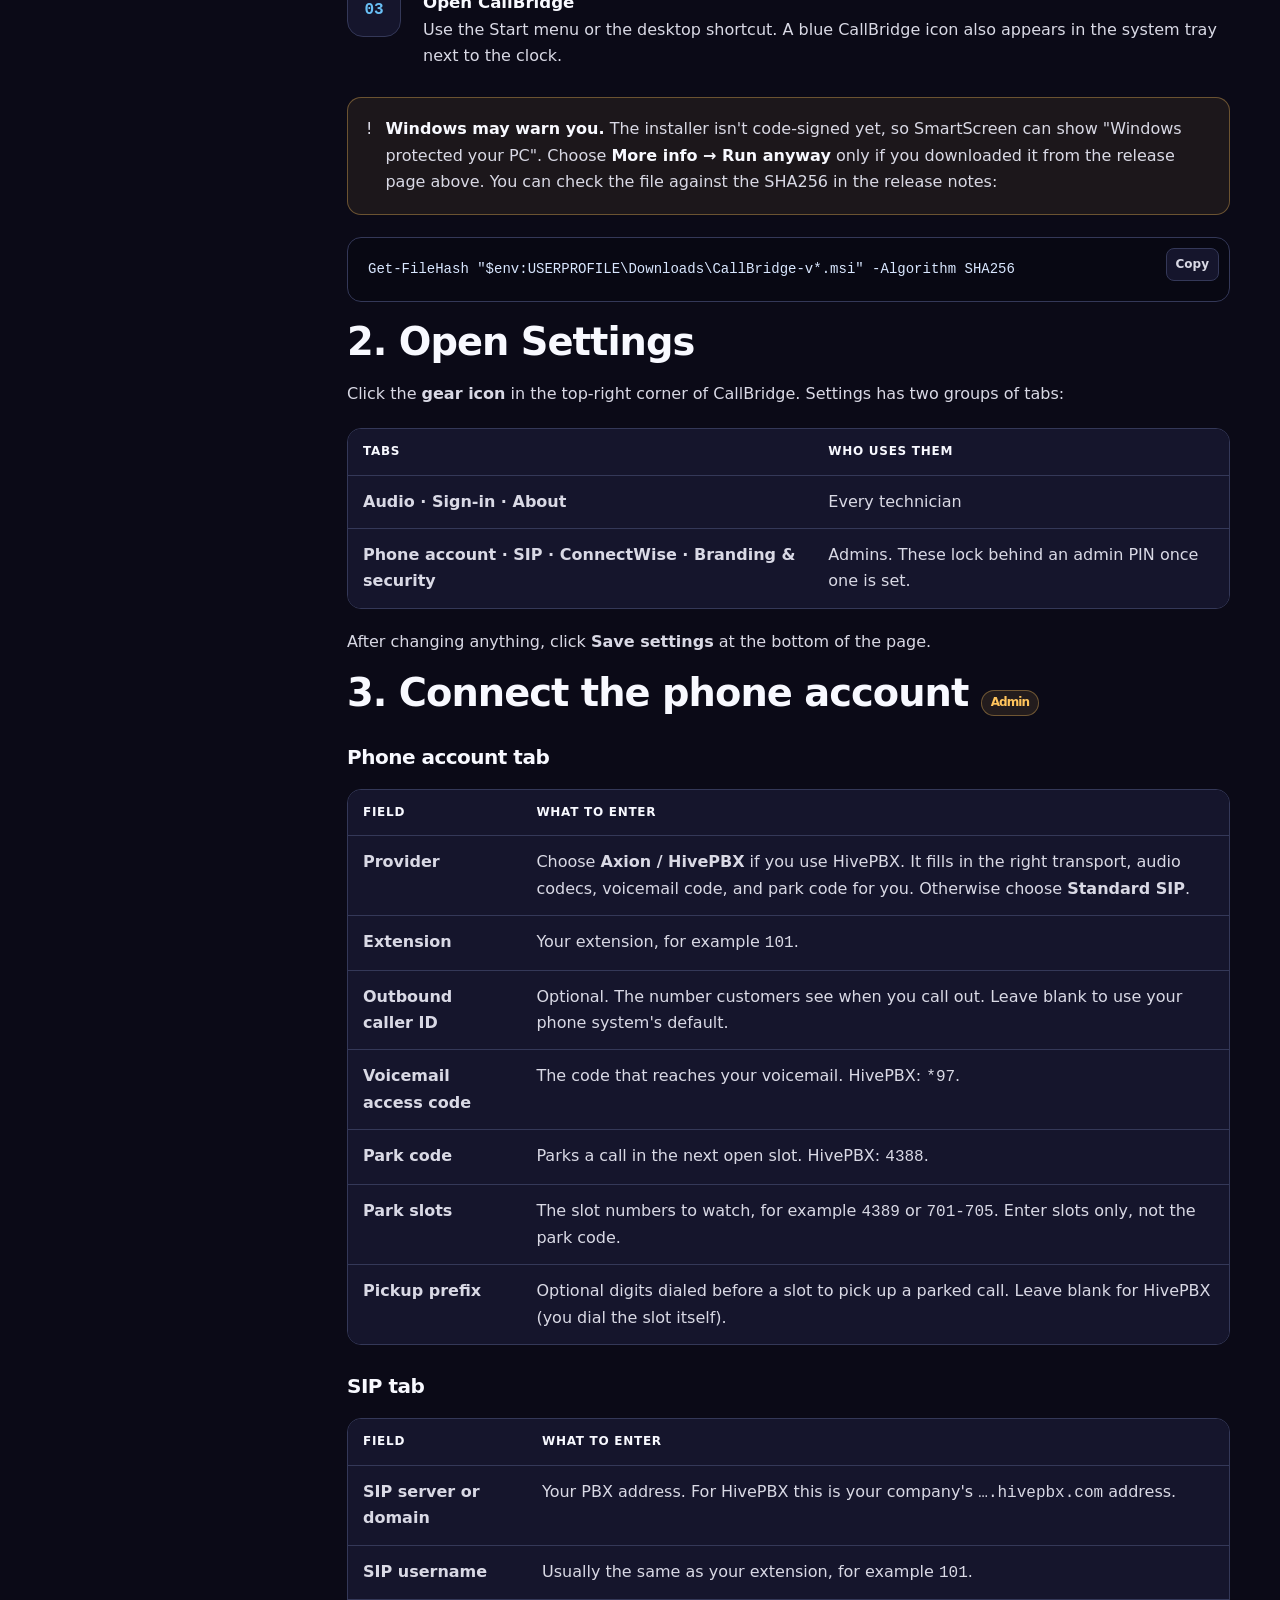
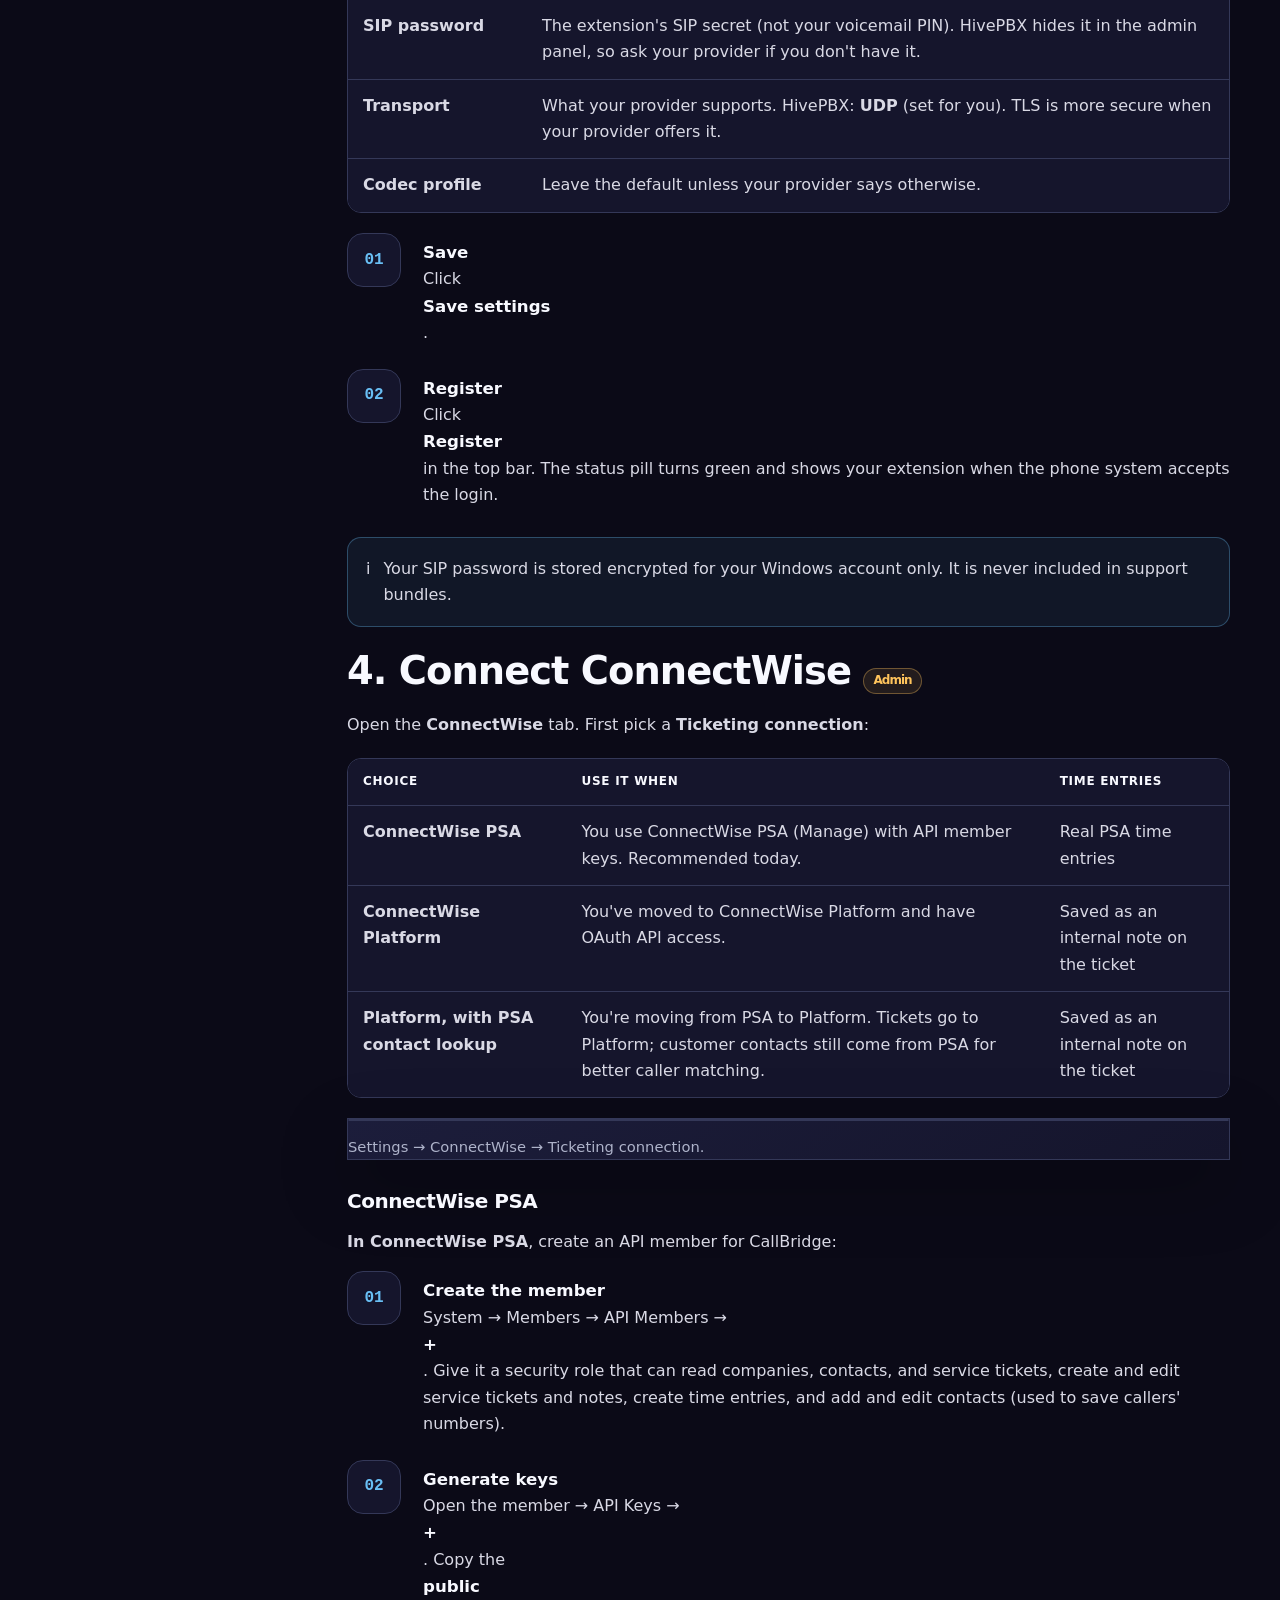
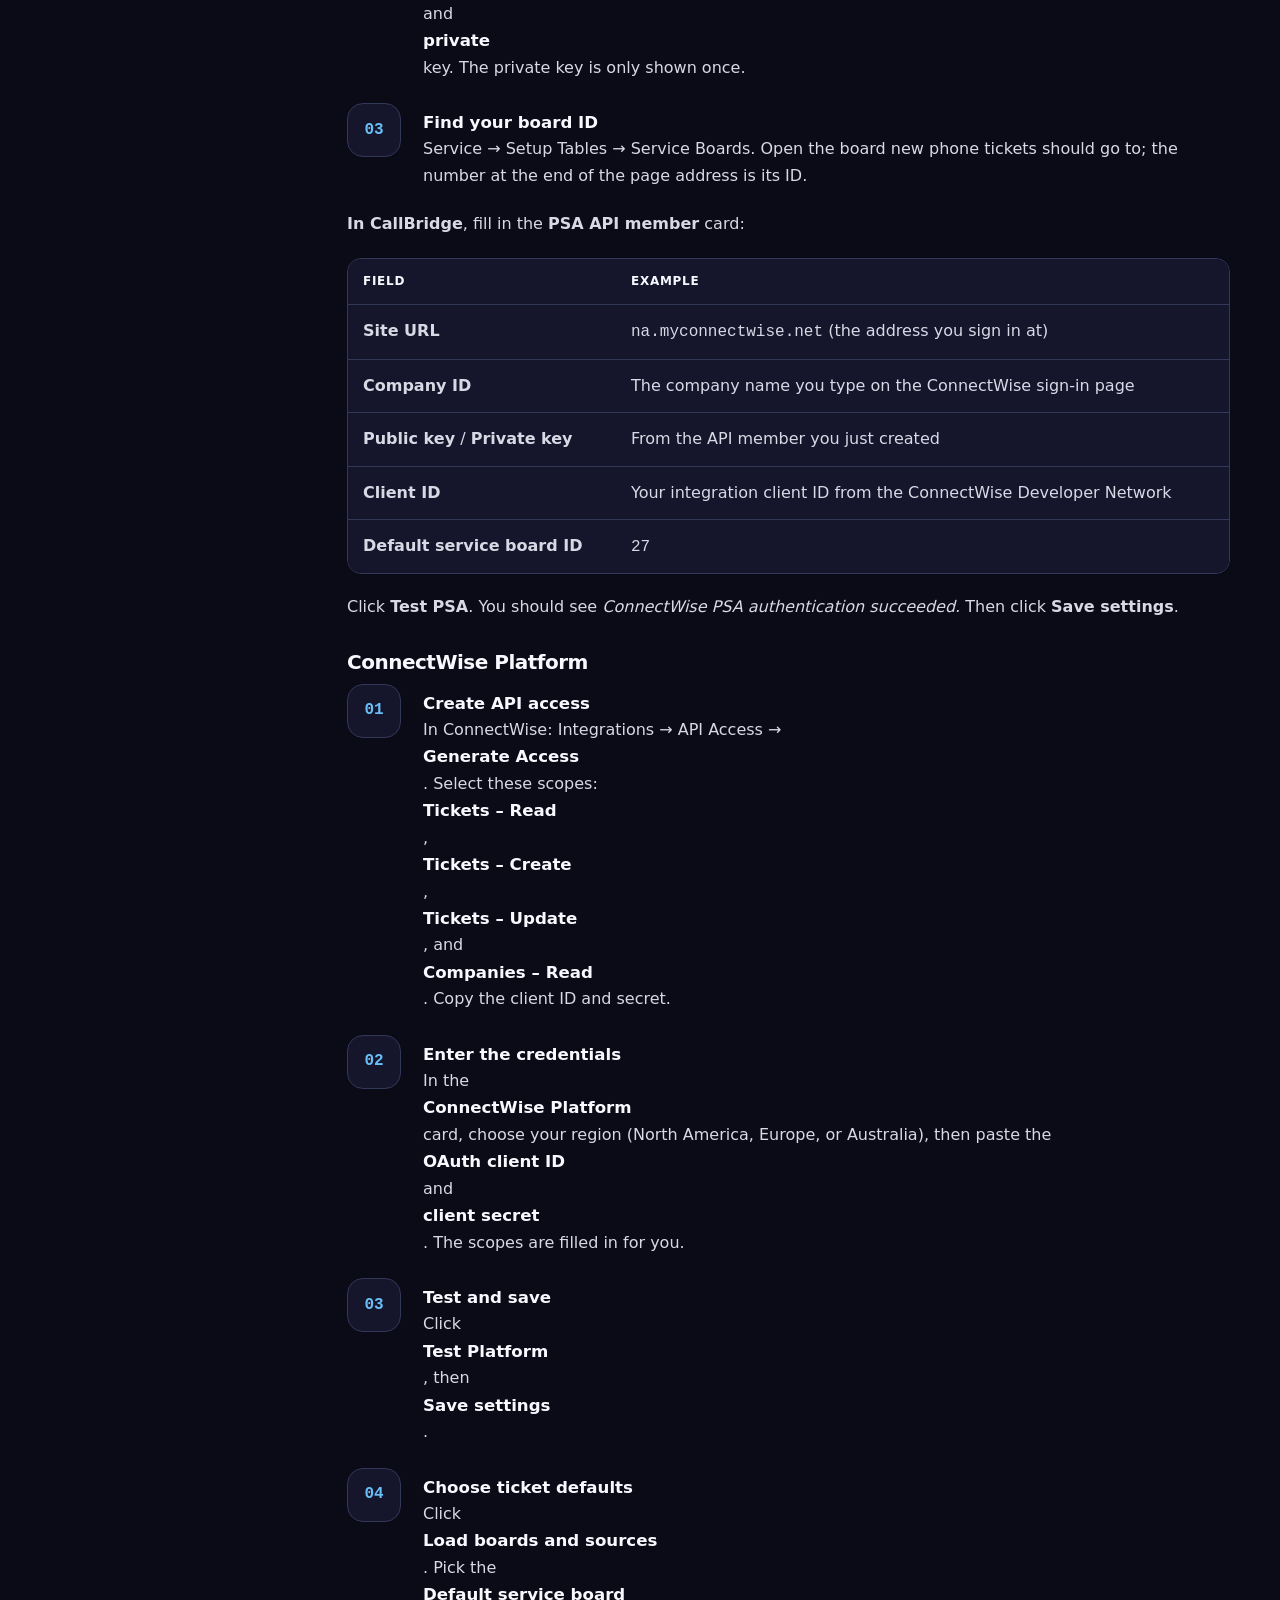
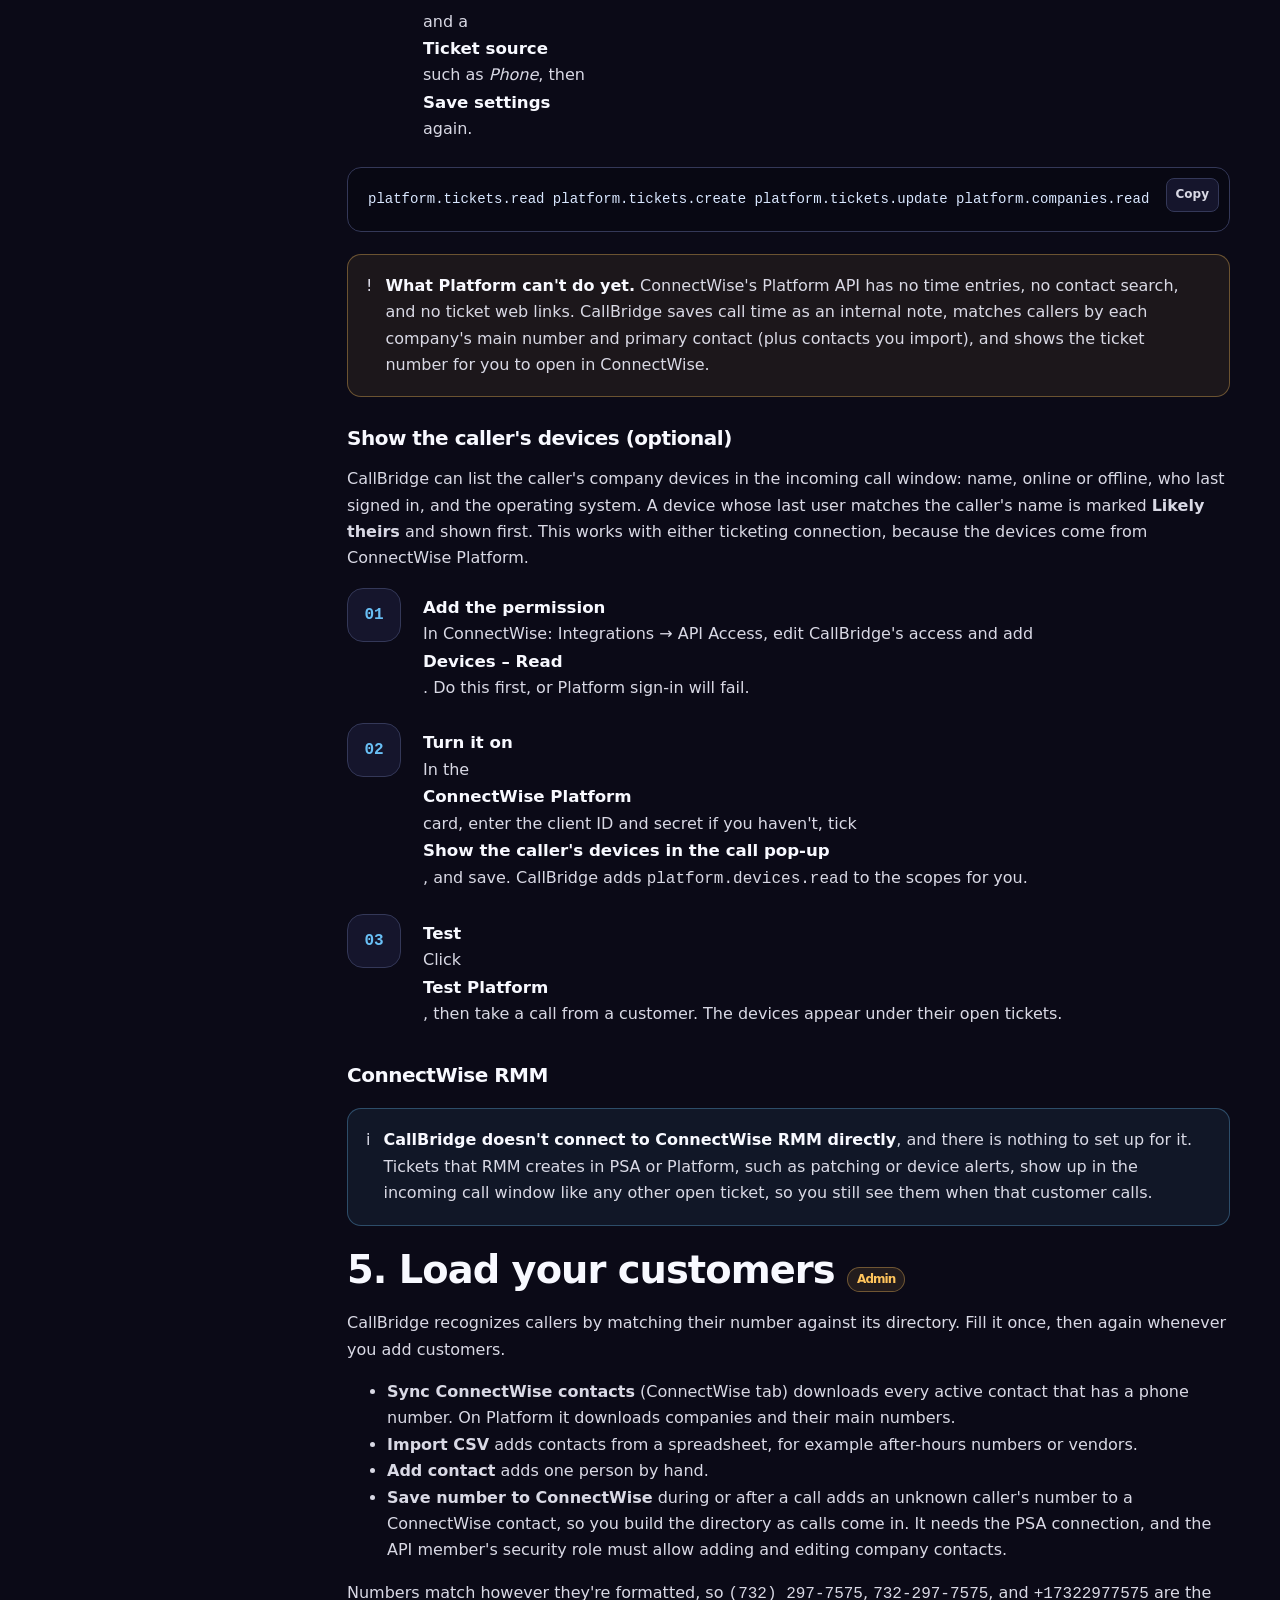
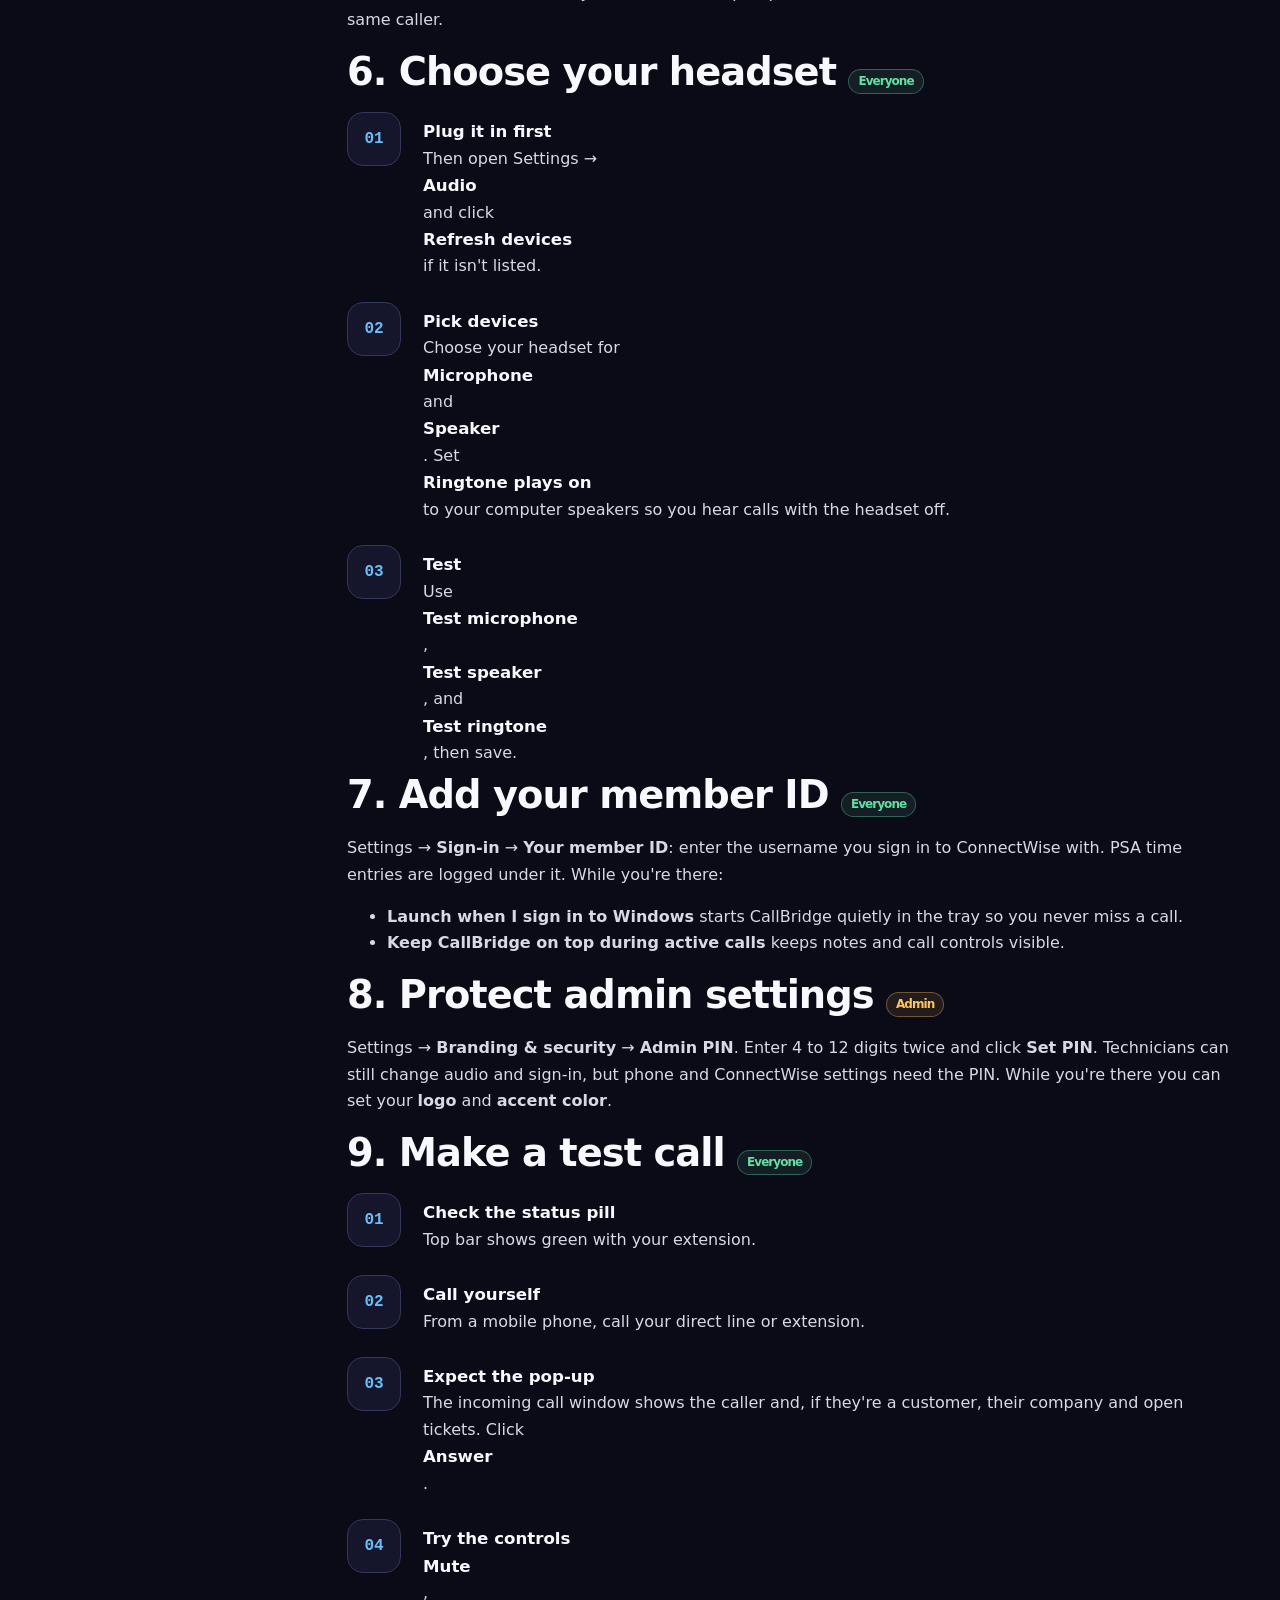
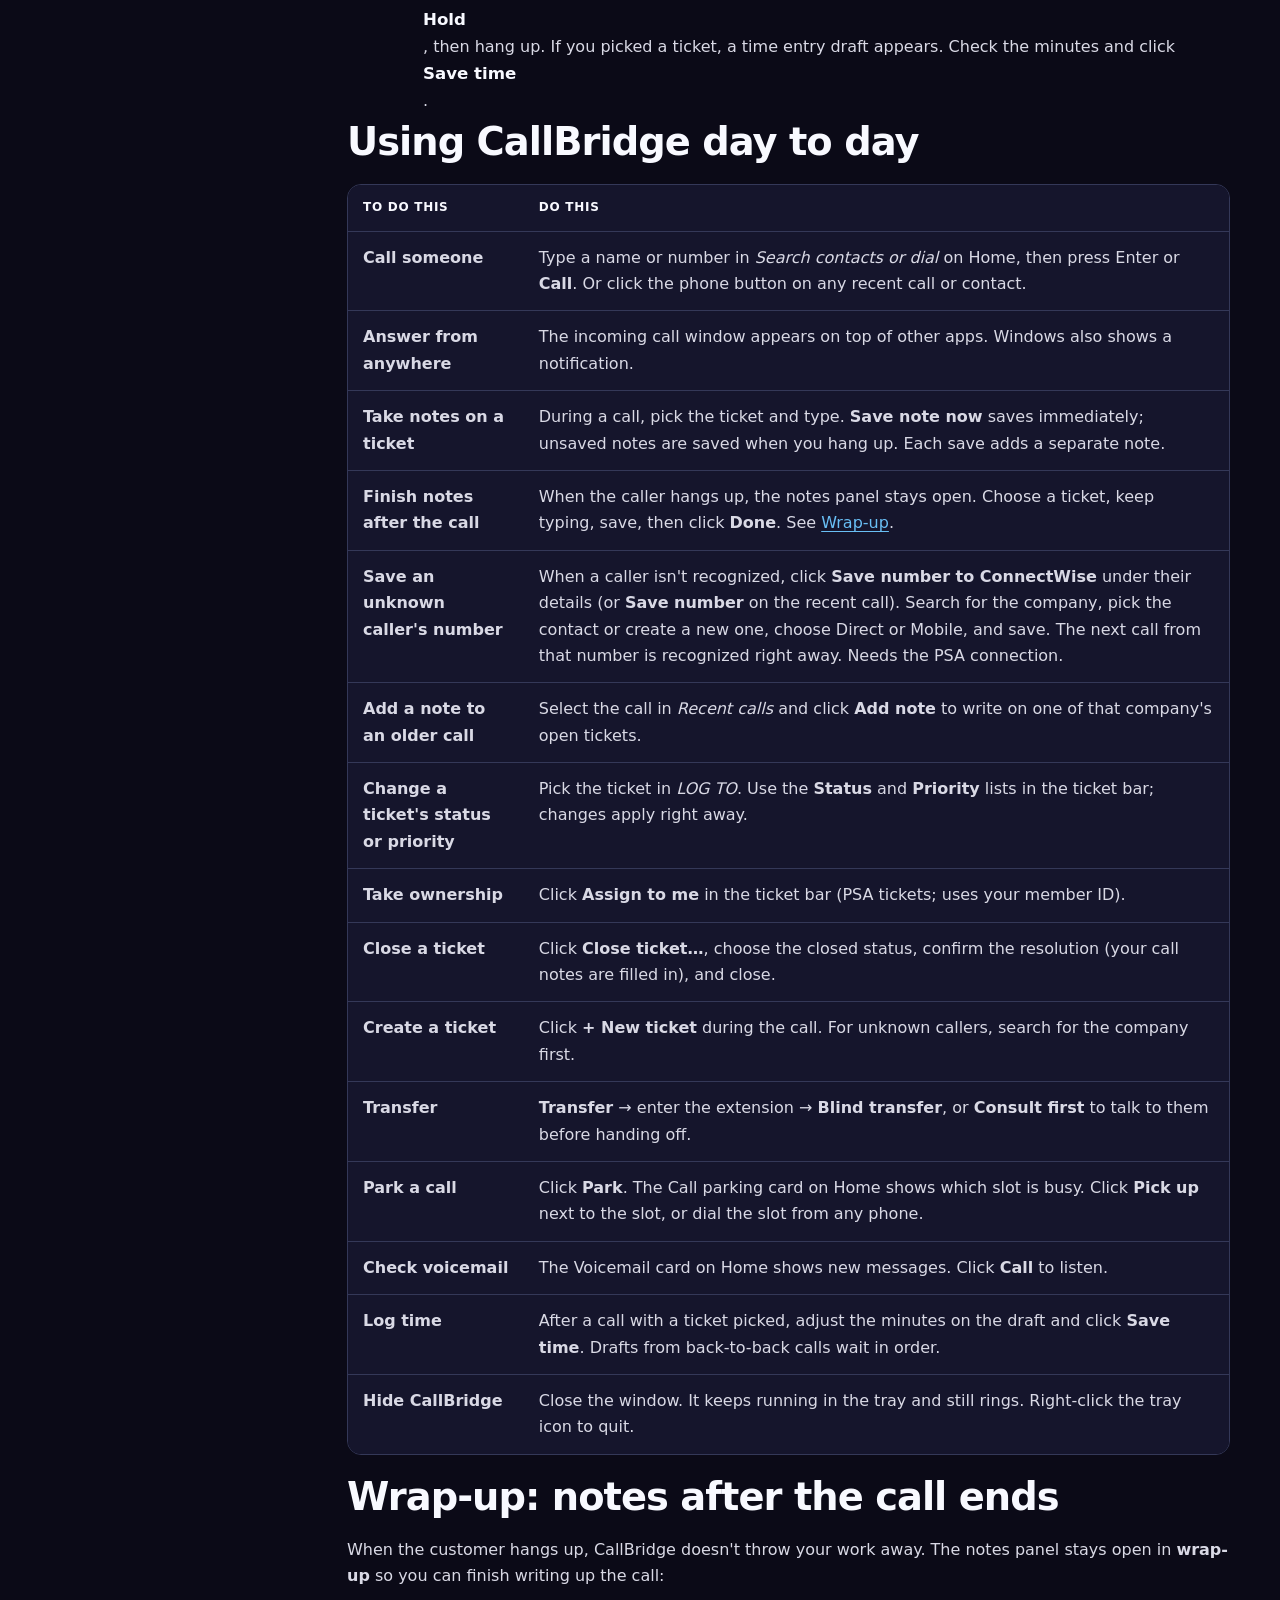
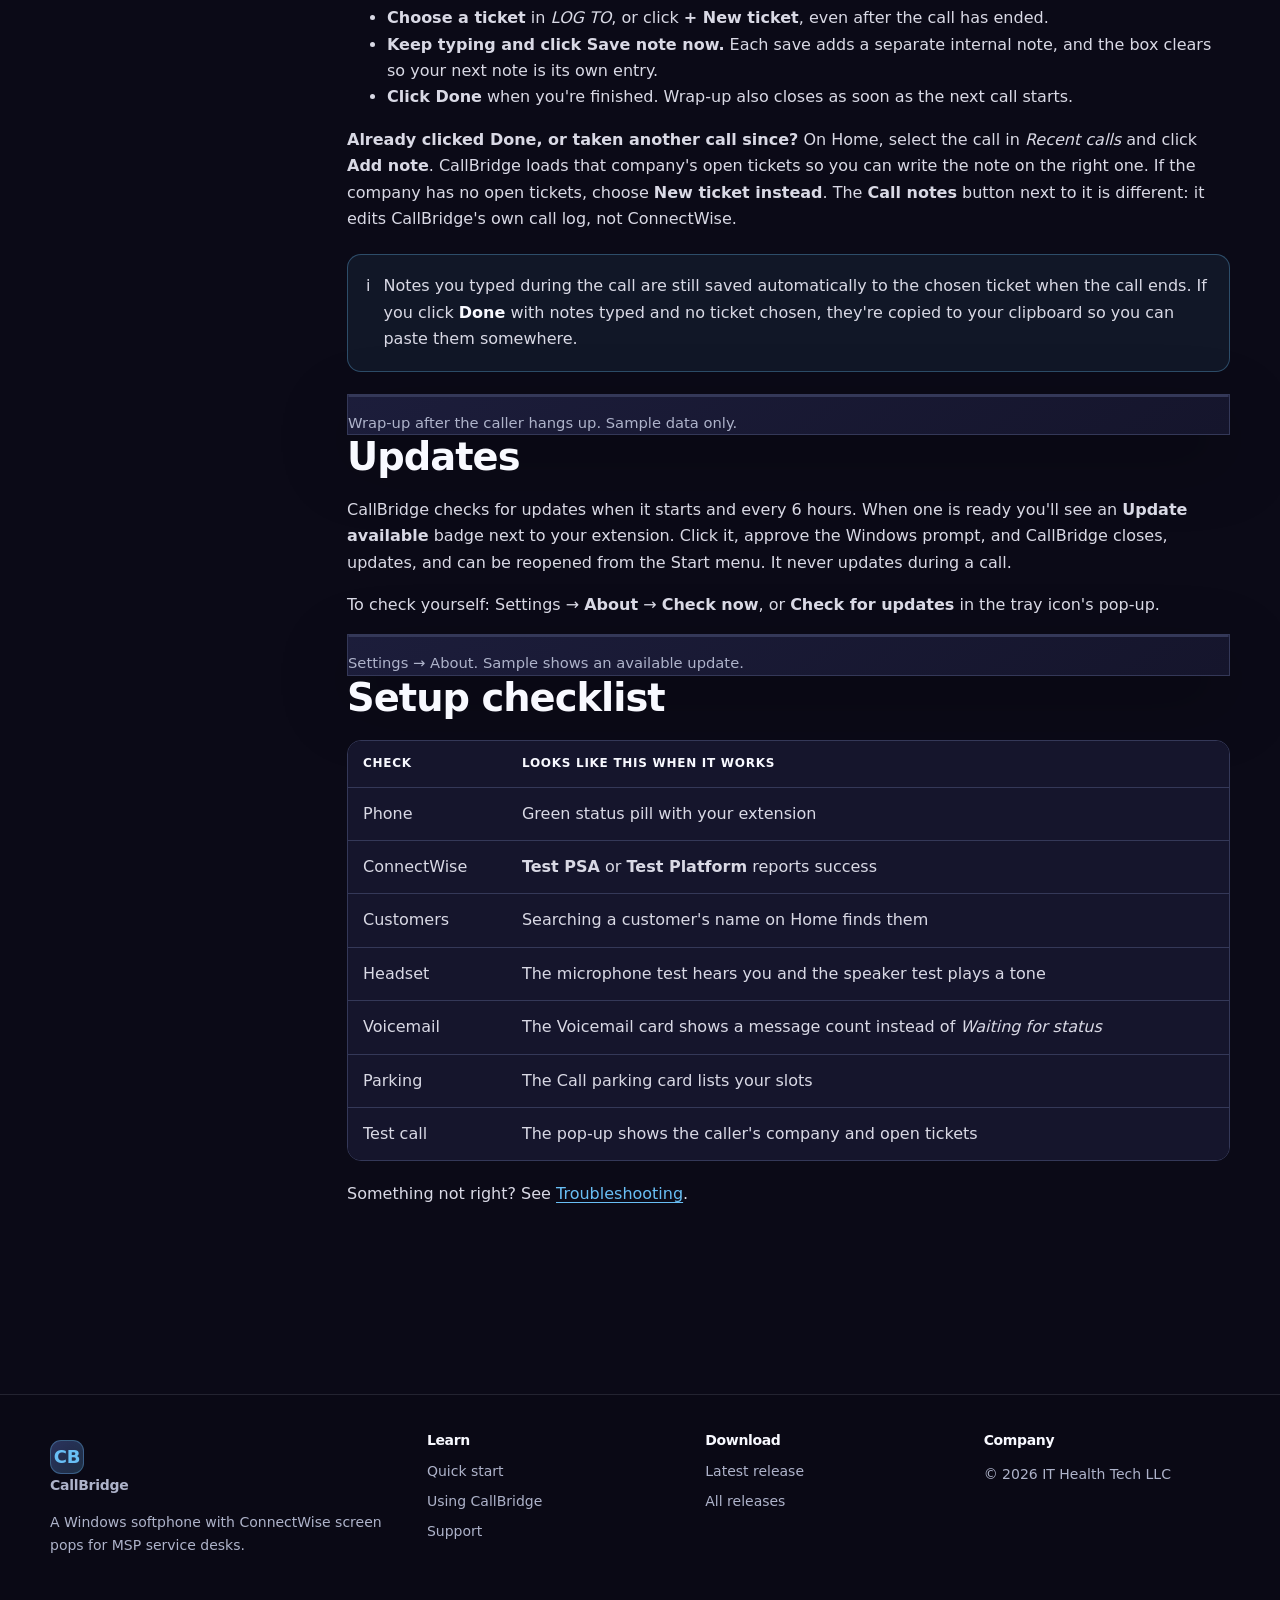
==== commit 140b40ee: "Document ticket status, priority, assign, and close from the call Co-Authored-By: Claude Opus 5 <nor" ====
--- a/pages/guide.html
+++ b/pages/guide.html
@@ -173,7 +173,7 @@
           <h3 id="psa">ConnectWise PSA</h3>
           <p><strong>In ConnectWise PSA</strong>, create an API member for CallBridge:</p>
           <ol class="step-list">
-            <li><strong>Create the member</strong>System &rarr; Members &rarr; API Members &rarr; <strong>+</strong>. Give it a security role that can read companies, contacts, and service tickets, create tickets and notes, create time entries, and add and edit contacts (used to save callers' numbers).</li>
+            <li><strong>Create the member</strong>System &rarr; Members &rarr; API Members &rarr; <strong>+</strong>. Give it a security role that can read companies, contacts, and service tickets, create and edit service tickets and notes, create time entries, and add and edit contacts (used to save callers' numbers).</li>
             <li><strong>Generate keys</strong>Open the member &rarr; API Keys &rarr; <strong>+</strong>. Copy the <strong>public</strong> and <strong>private</strong> key. The private key is only shown once.</li>
             <li><strong>Find your board ID</strong>Service &rarr; Setup Tables &rarr; Service Boards. Open the board new phone tickets should go to; the number at the end of the page address is its ID.</li>
           </ol>
@@ -268,6 +268,9 @@
                 <tr><td><strong>Finish notes after the call</strong></td><td>When the caller hangs up, the notes panel stays open. Choose a ticket, keep typing, save, then click <strong>Done</strong>. See <a href="#wrap-up">Wrap-up</a>.</td></tr>
                 <tr><td><strong>Save an unknown caller's number</strong></td><td>When a caller isn't recognized, click <strong>Save number to ConnectWise</strong> under their details (or <strong>Save number</strong> on the recent call). Search for the company, pick the contact or create a new one, choose Direct or Mobile, and save. The next call from that number is recognized right away. Needs the PSA connection.</td></tr>
                 <tr><td><strong>Add a note to an older call</strong></td><td>Select the call in <em>Recent calls</em> and click <strong>Add note</strong> to write on one of that company's open tickets.</td></tr>
+                <tr><td><strong>Change a ticket's status or priority</strong></td><td>Pick the ticket in <em>LOG TO</em>. Use the <strong>Status</strong> and <strong>Priority</strong> lists in the ticket bar; changes apply right away.</td></tr>
+                <tr><td><strong>Take ownership</strong></td><td>Click <strong>Assign to me</strong> in the ticket bar (PSA tickets; uses your member ID).</td></tr>
+                <tr><td><strong>Close a ticket</strong></td><td>Click <strong>Close ticket&hellip;</strong>, choose the closed status, confirm the resolution (your call notes are filled in), and close.</td></tr>
                 <tr><td><strong>Create a ticket</strong></td><td>Click <strong>+ New ticket</strong> during the call. For unknown callers, search for the company first.</td></tr>
                 <tr><td><strong>Transfer</strong></td><td><strong>Transfer</strong> &rarr; enter the extension &rarr; <strong>Blind transfer</strong>, or <strong>Consult first</strong> to talk to them before handing off.</td></tr>
                 <tr><td><strong>Park a call</strong></td><td>Click <strong>Park</strong>. The Call parking card on Home shows which slot is busy. Click <strong>Pick up</strong> next to the slot, or dial the slot from any phone.</td></tr>
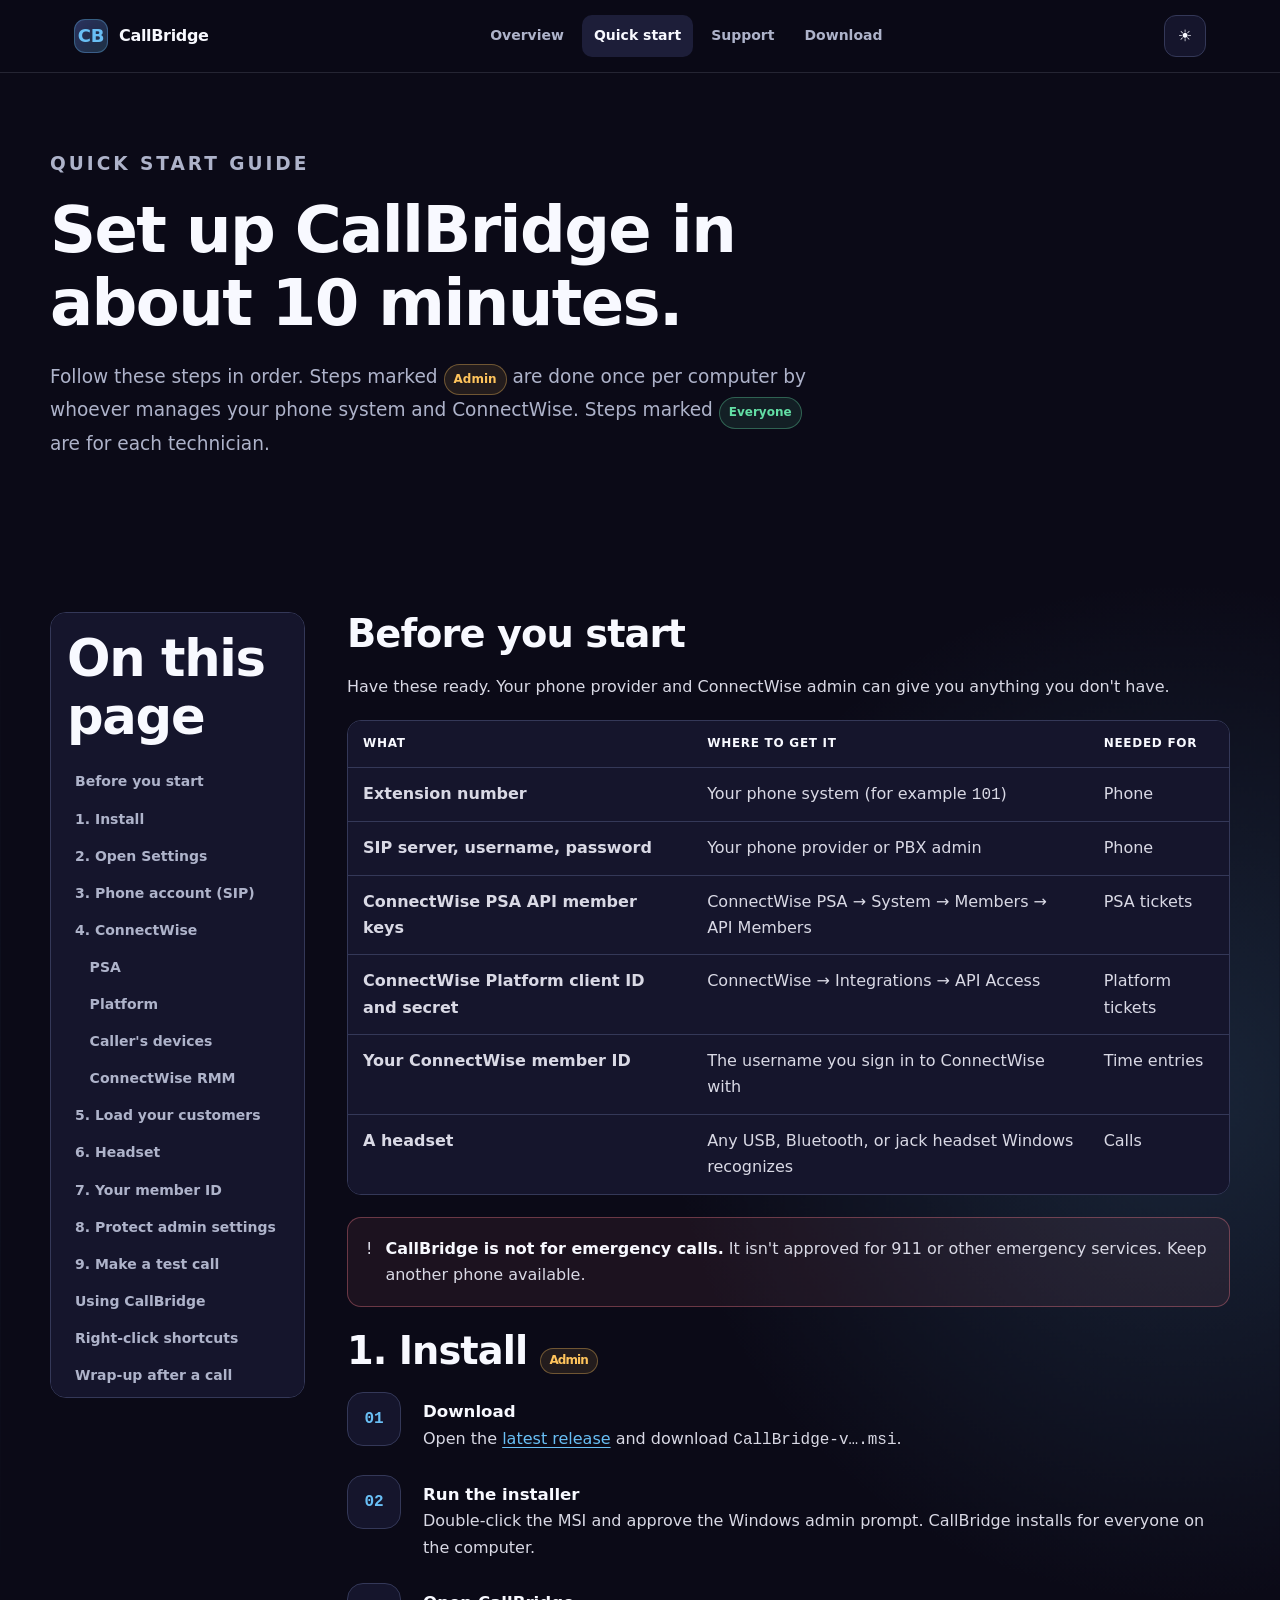
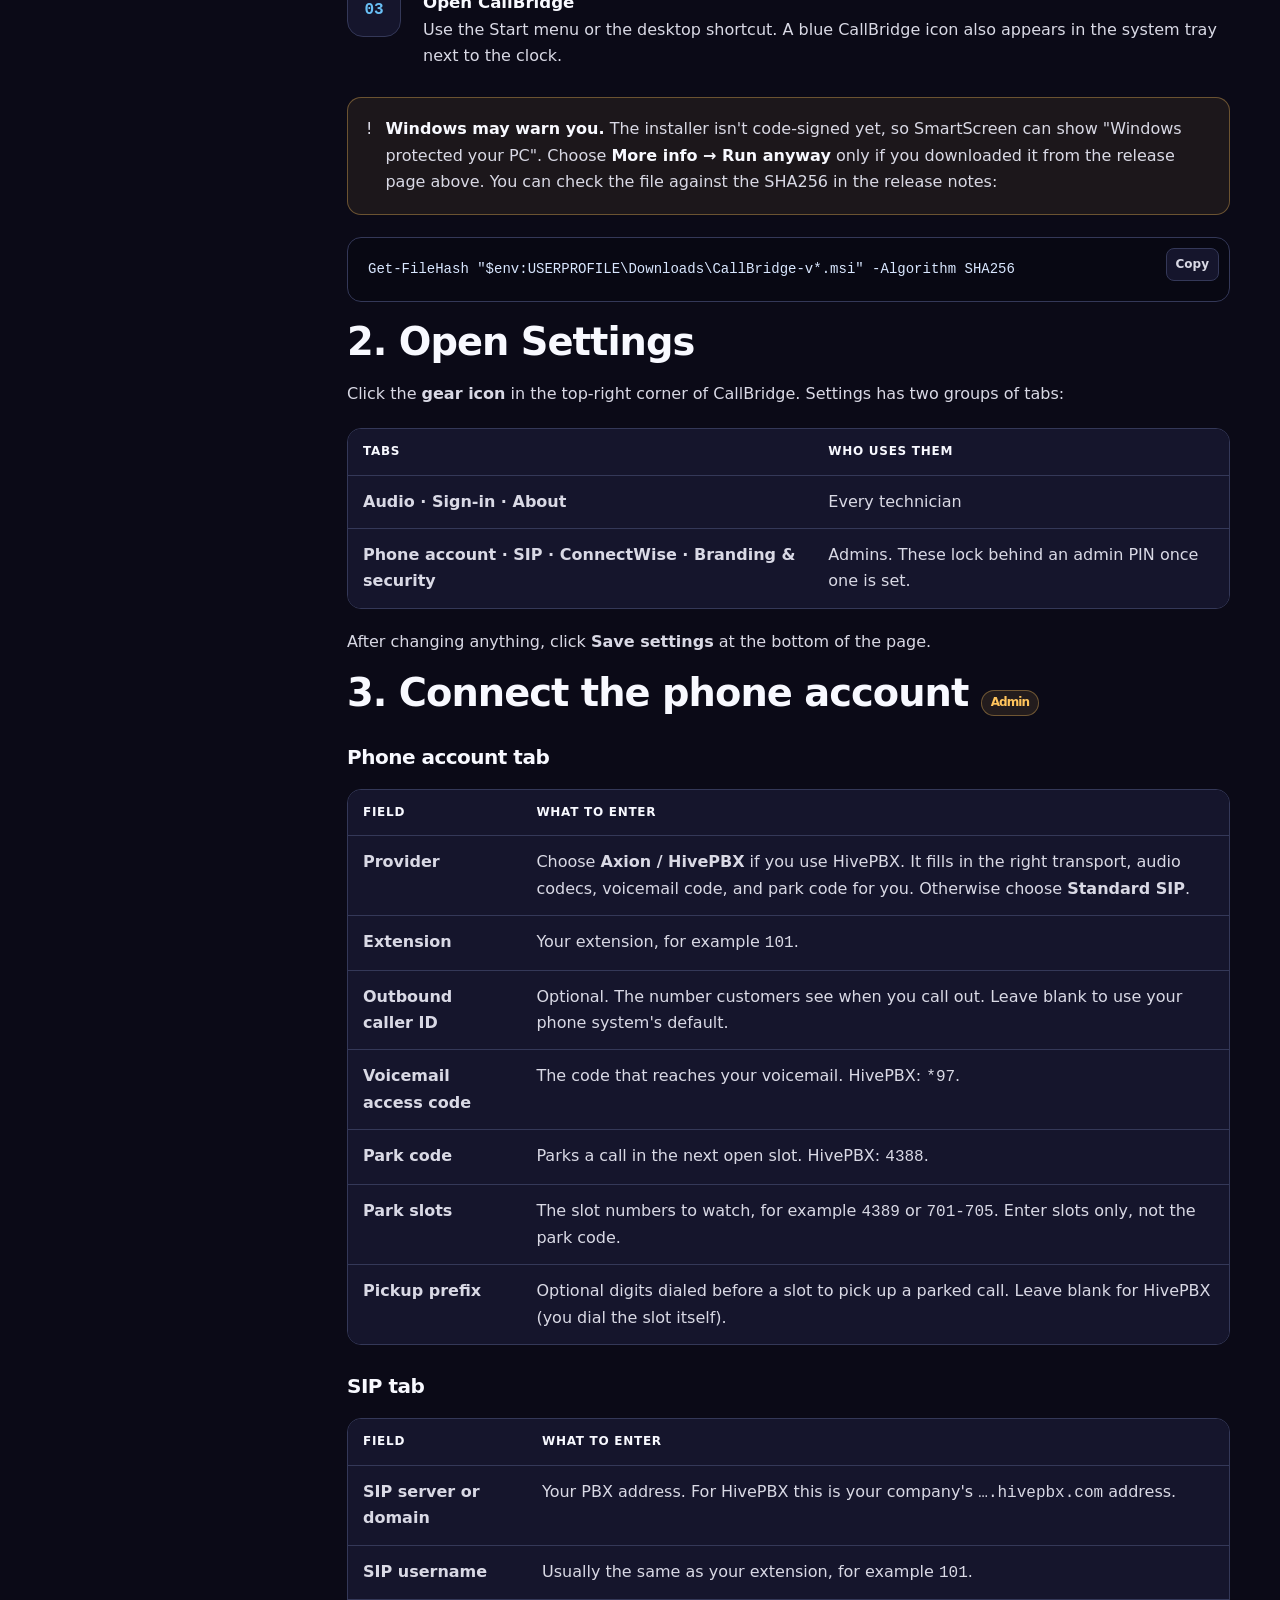
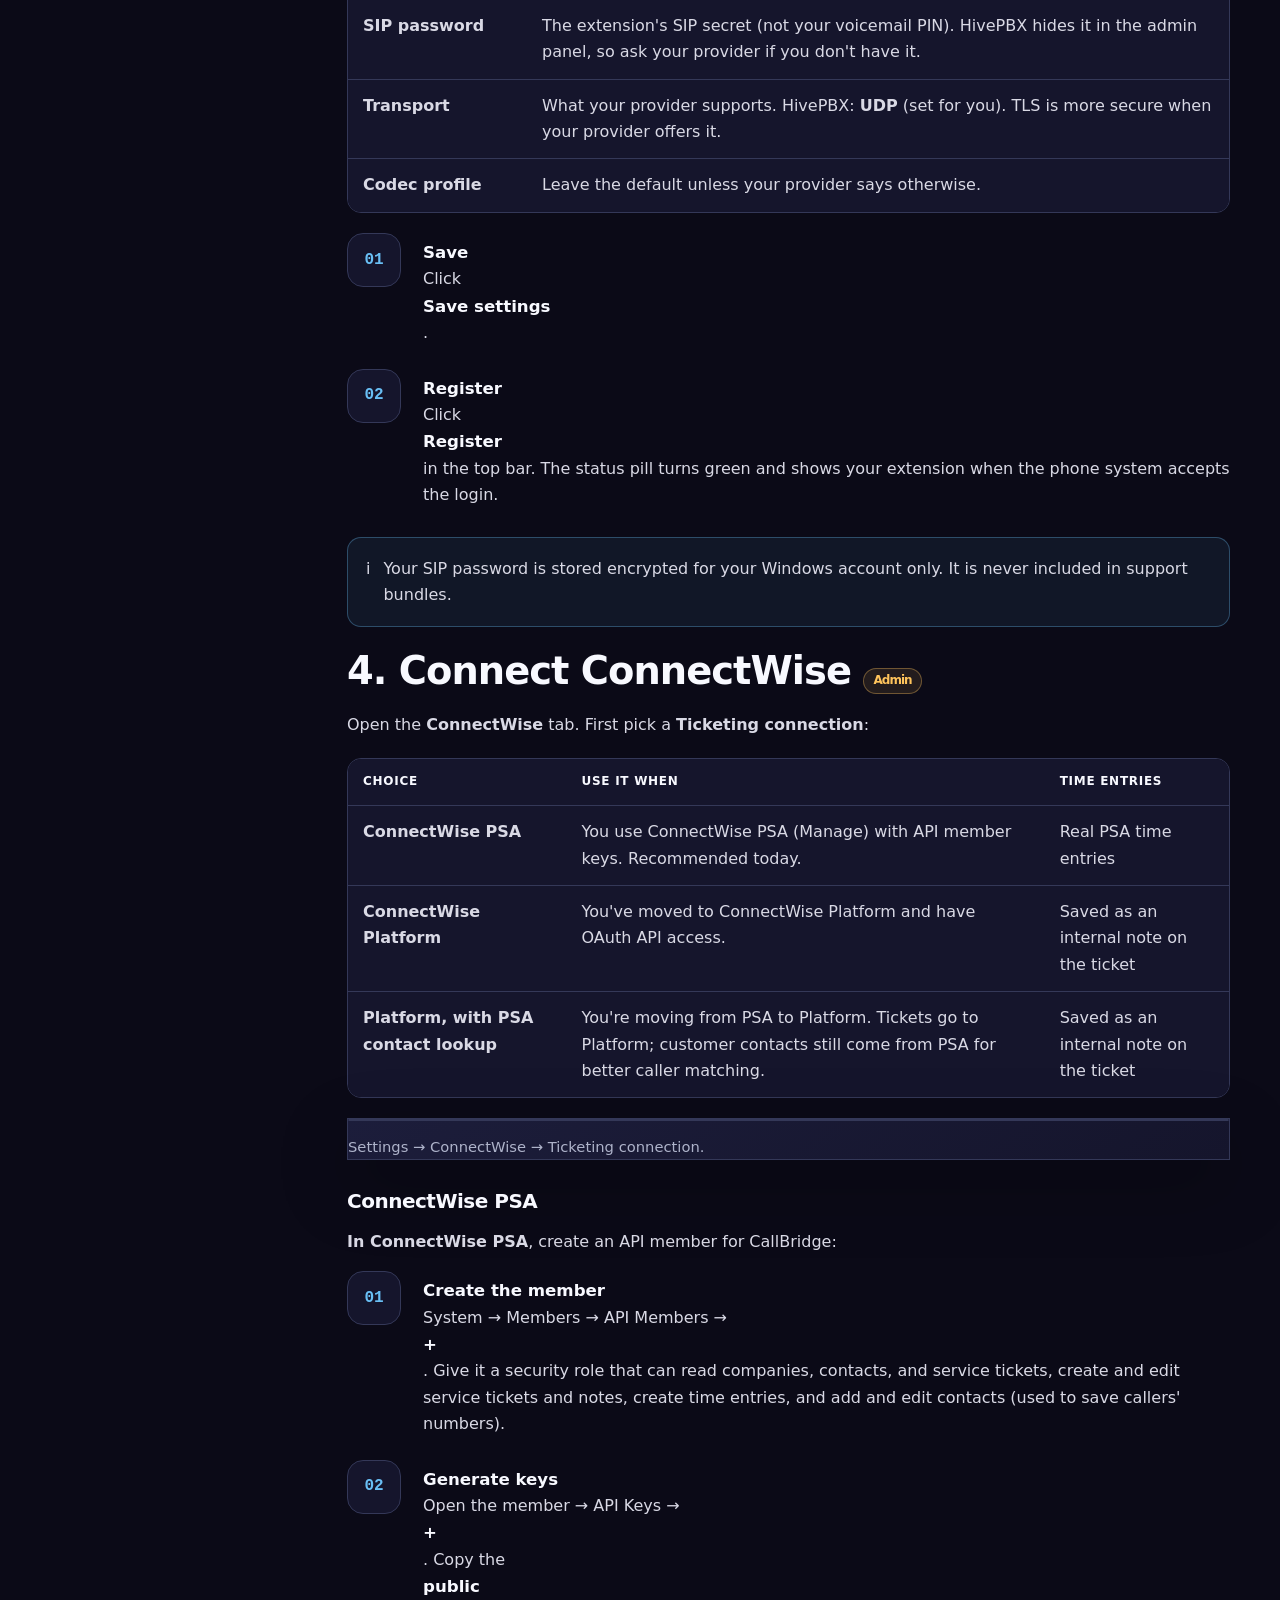
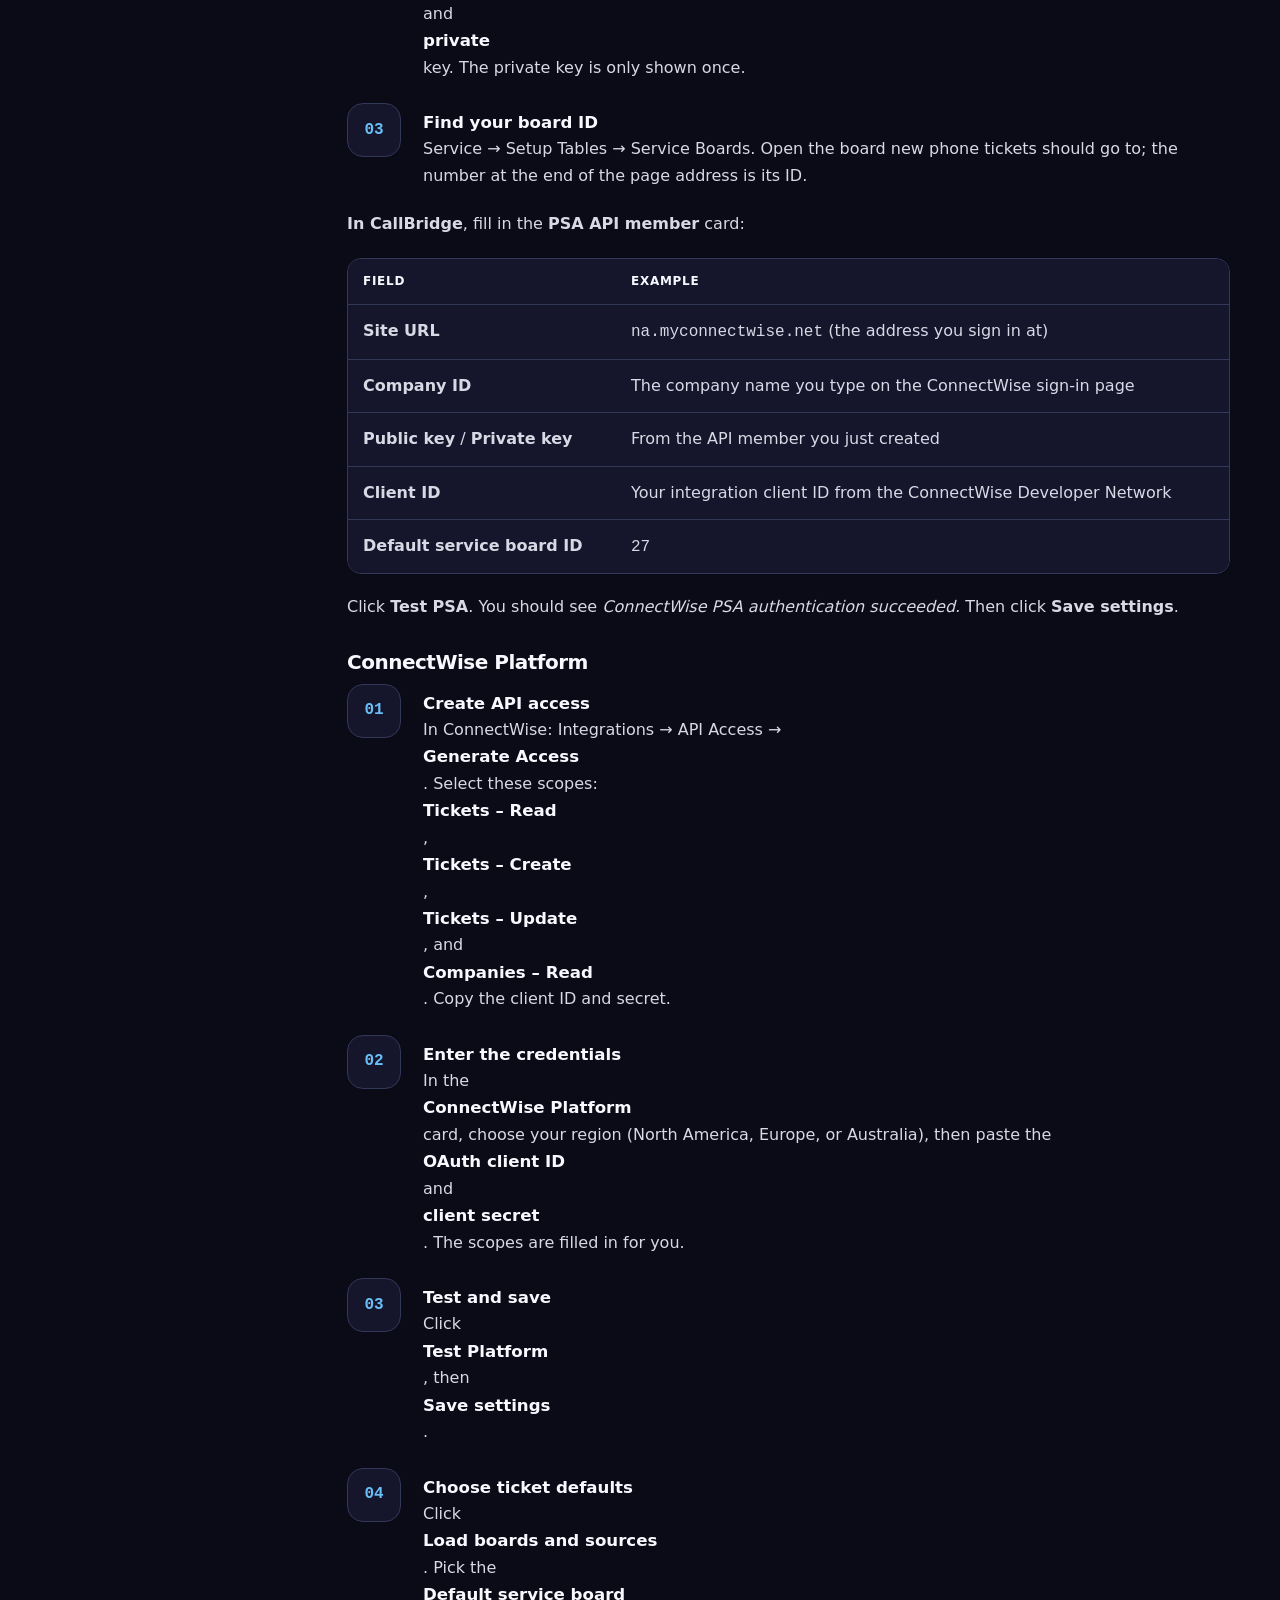
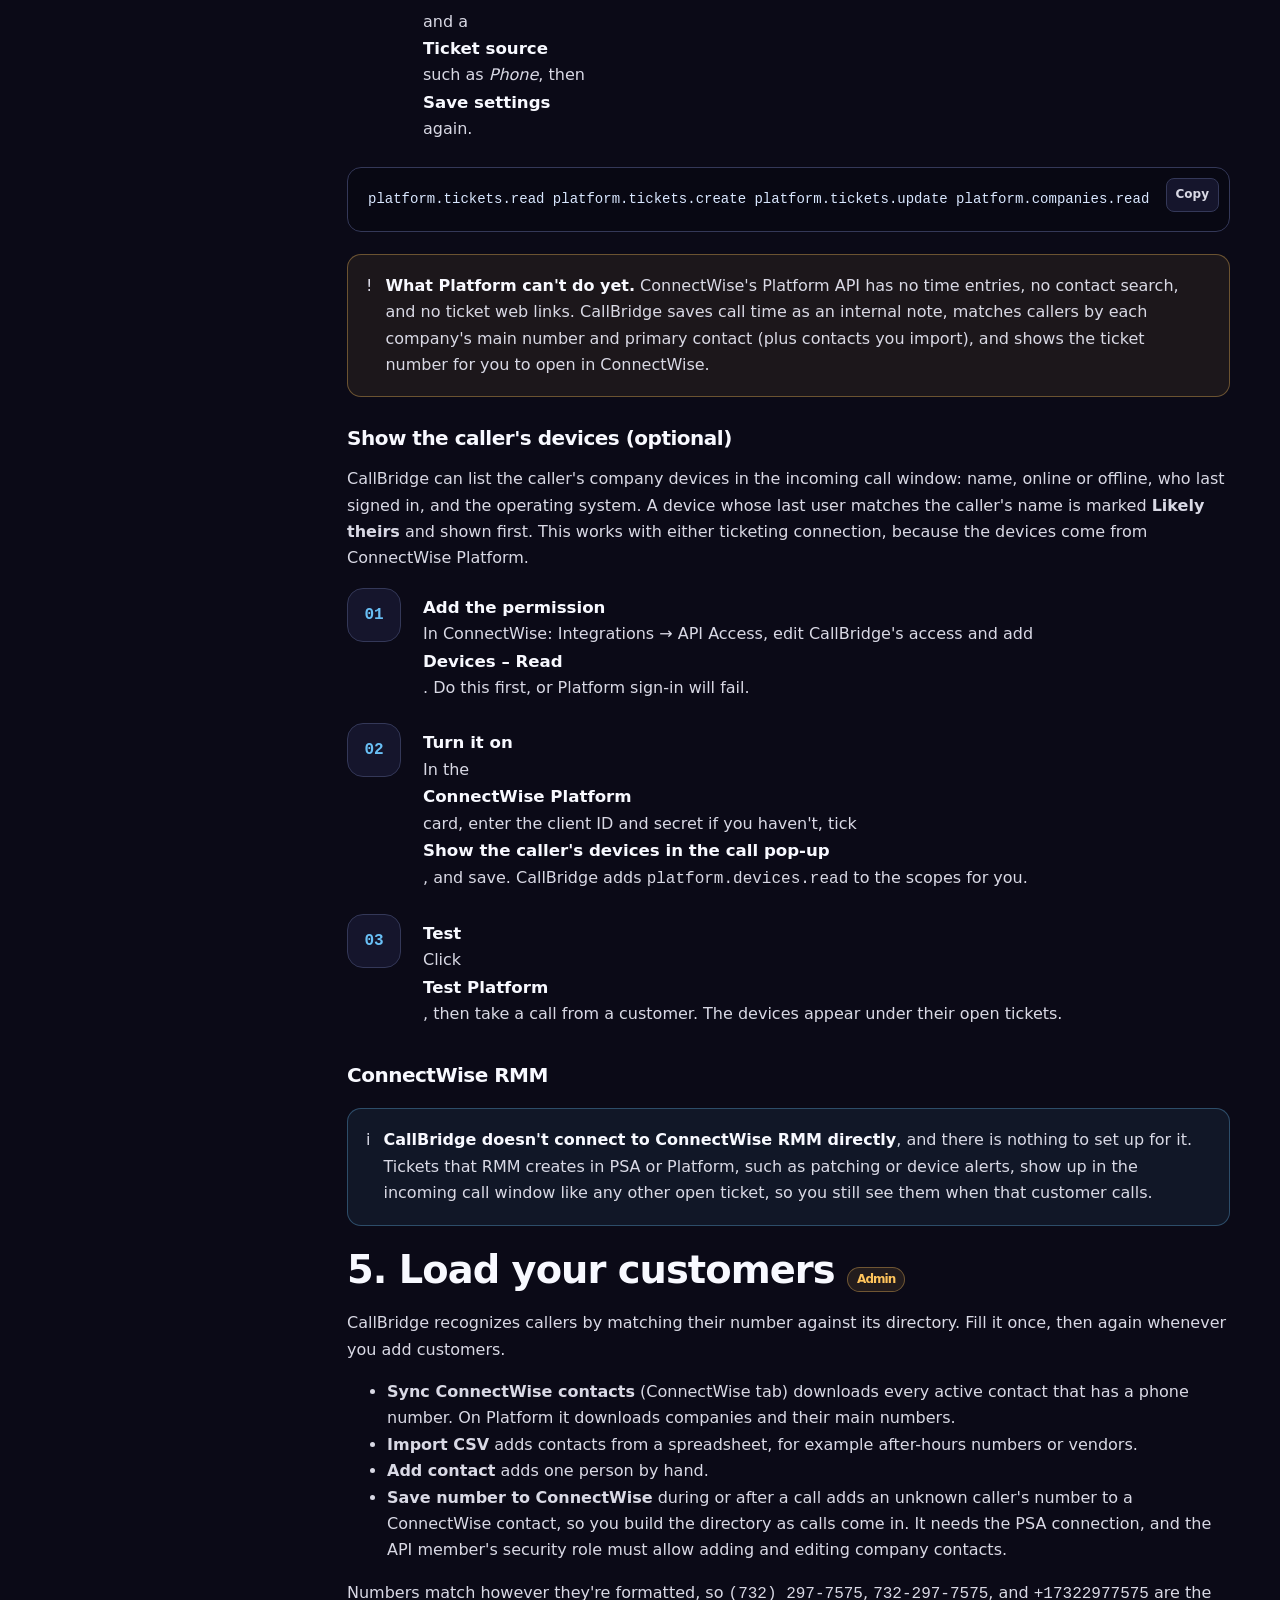
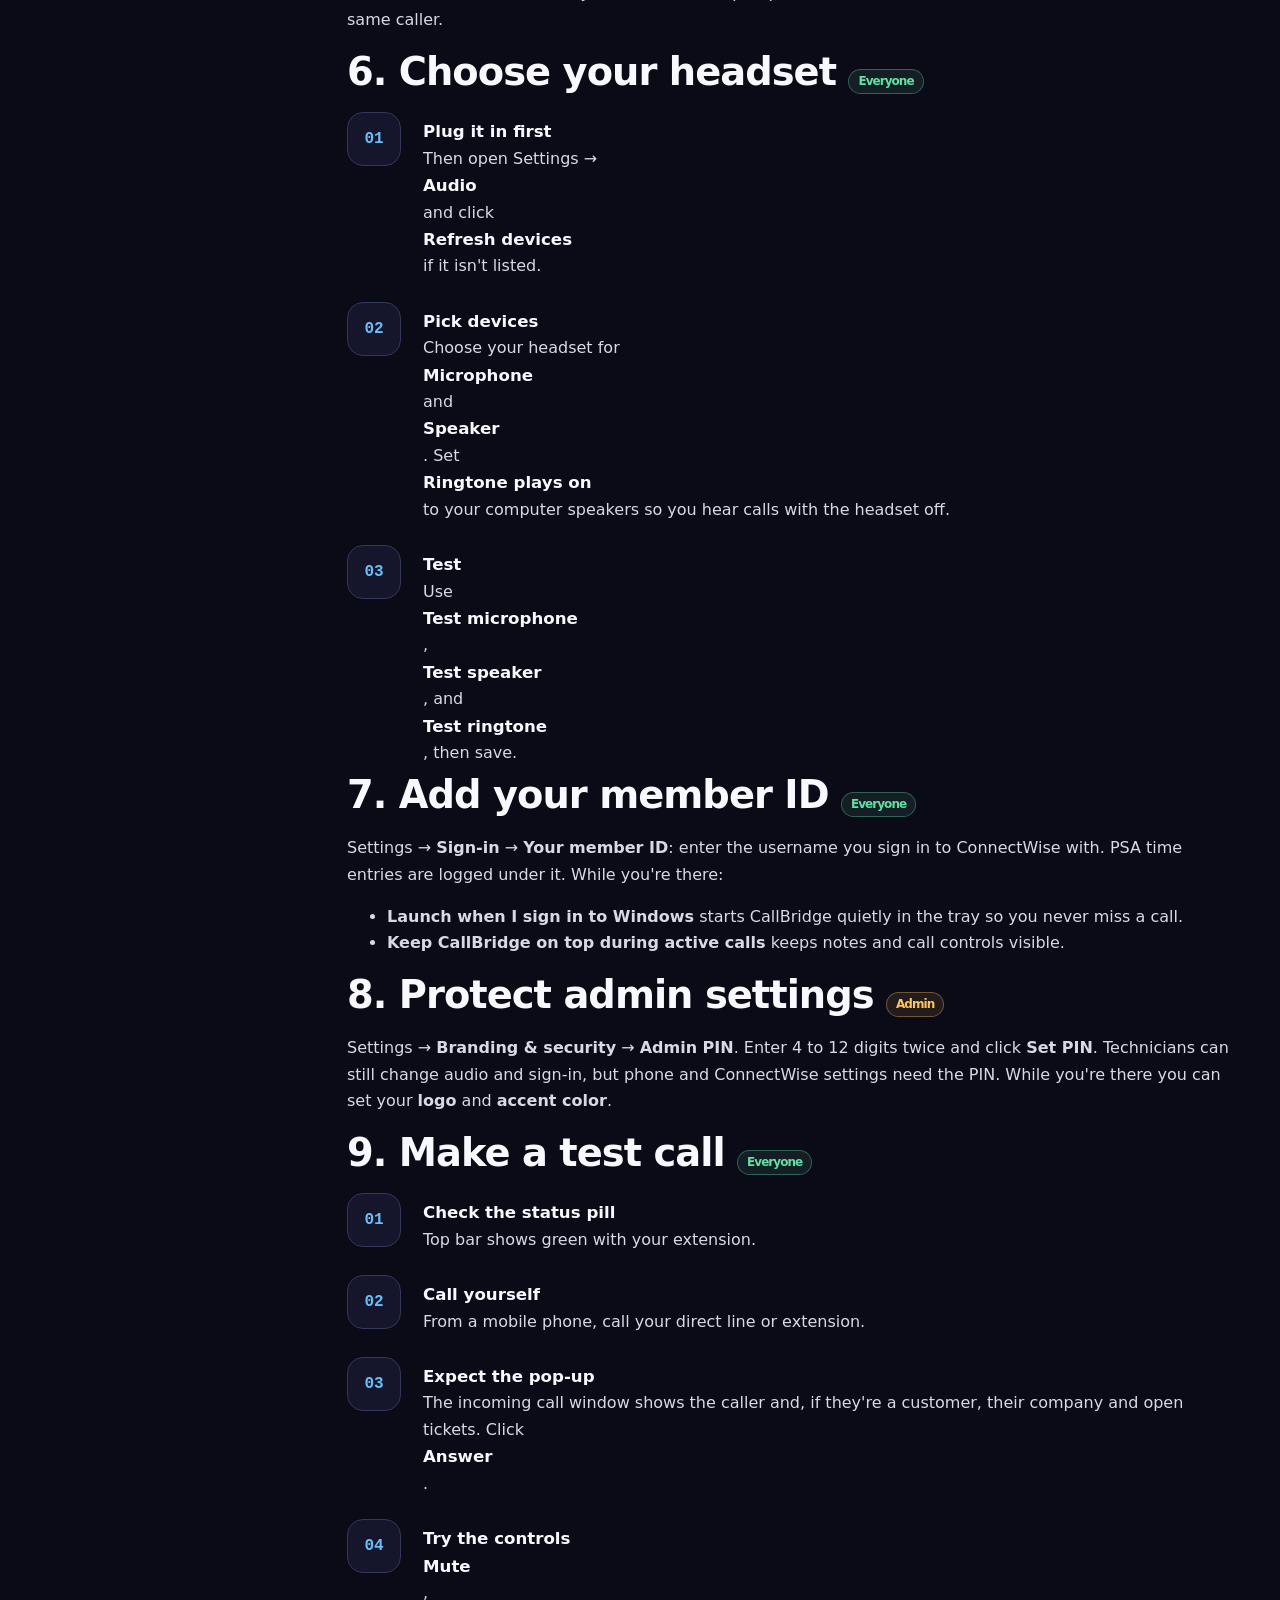
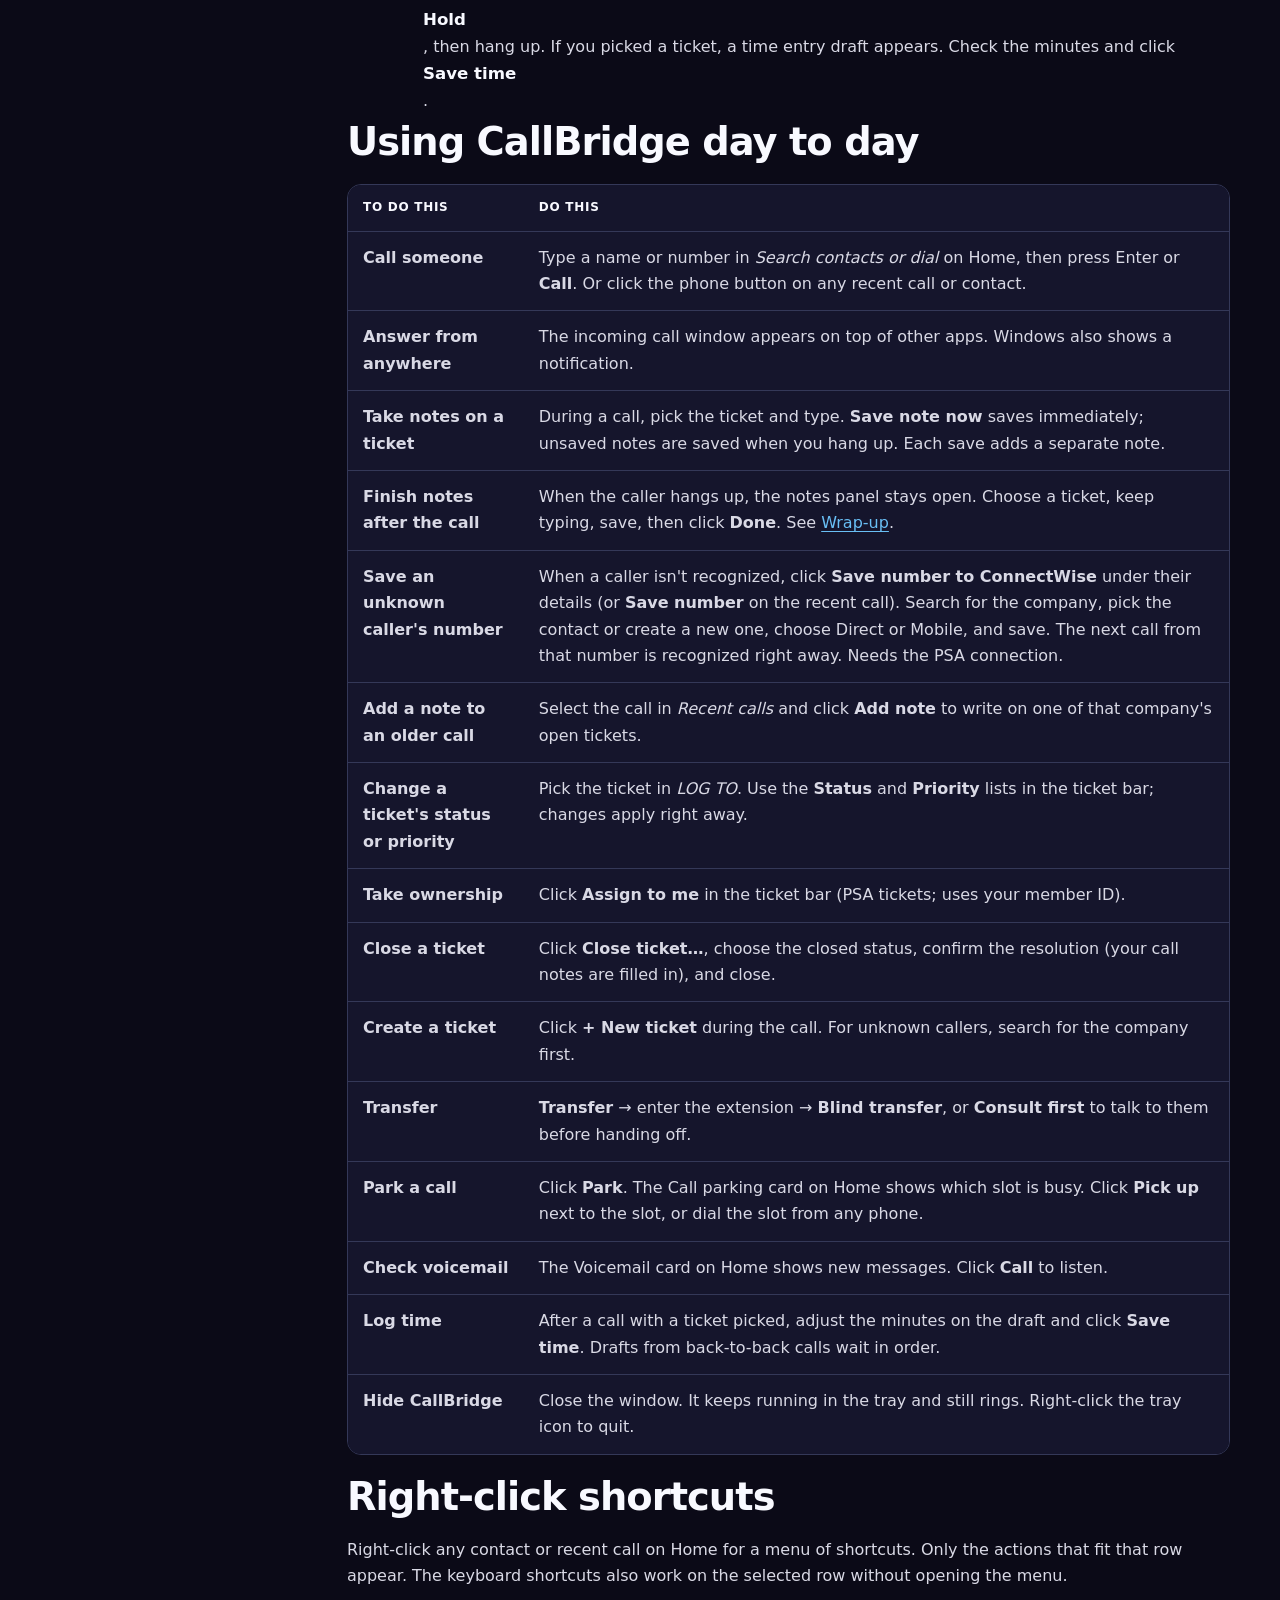
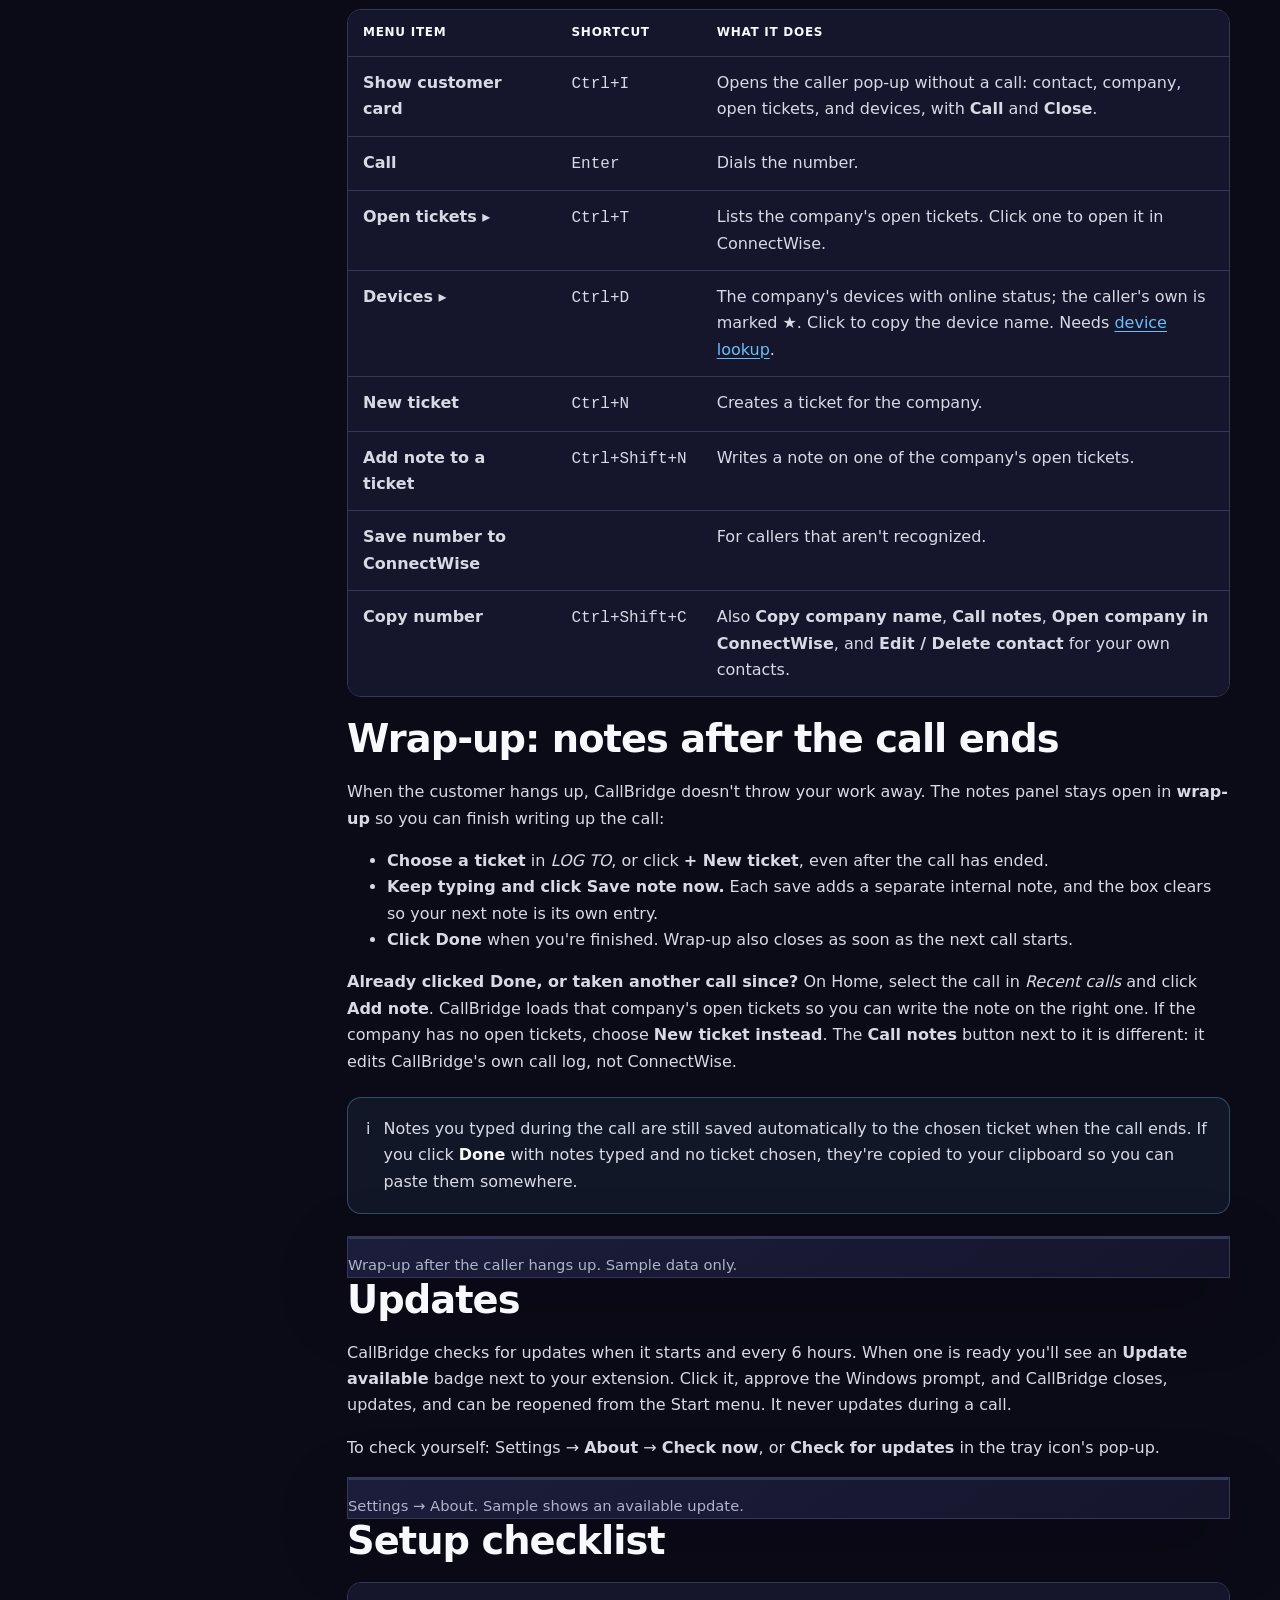
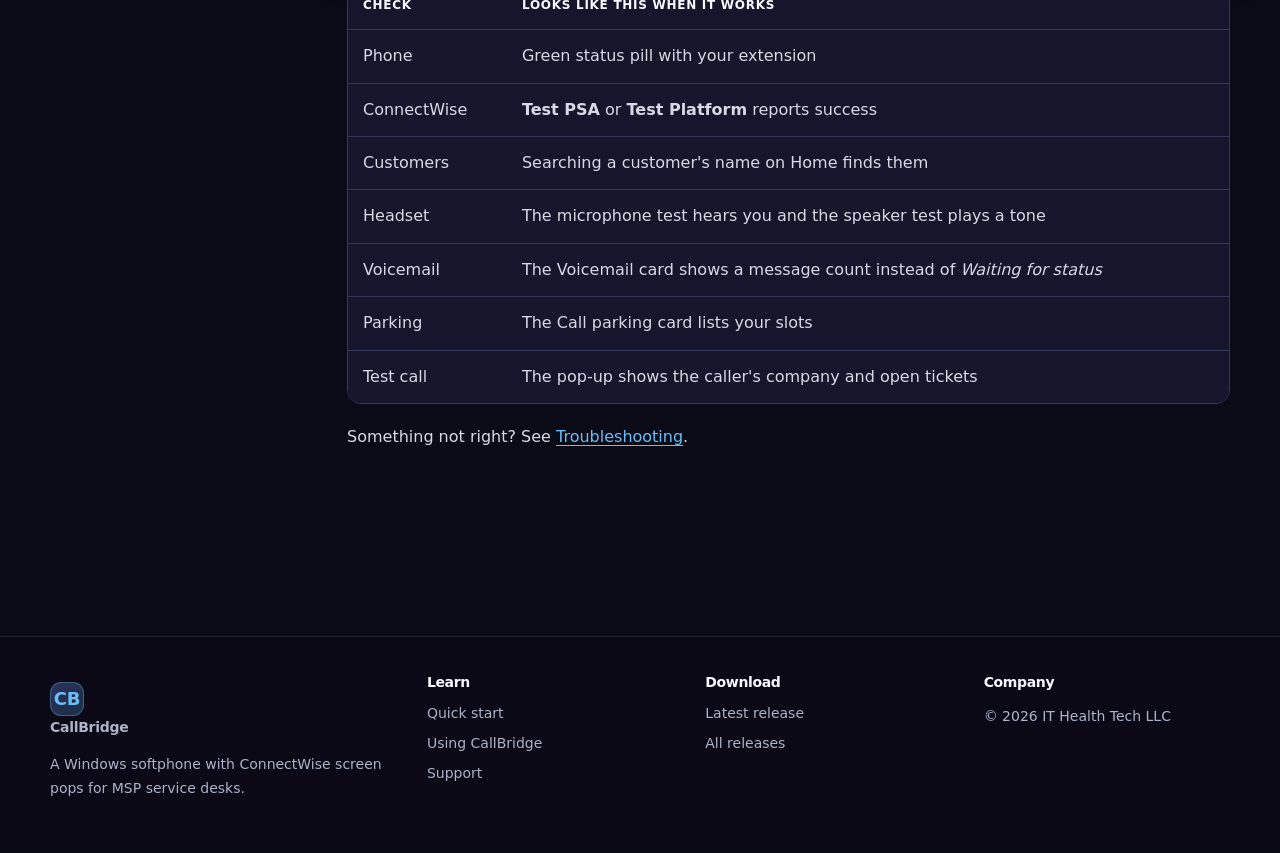
==== commit 004f498b: "Document right-click shortcuts and the customer card Co-Authored-By: Claude Opus 5 <noreply@anthropi" ====
--- a/pages/guide.html
+++ b/pages/guide.html
@@ -60,6 +60,7 @@
           <a href="#pin">8. Protect admin settings</a>
           <a href="#first-call">9. Make a test call</a>
           <a href="#features">Using CallBridge</a>
+          <a href="#shortcuts">Right-click shortcuts</a>
           <a href="#wrap-up">Wrap-up after a call</a>
           <a href="#updates">Updates</a>
           <a href="#checklist">Setup checklist</a>
@@ -281,6 +282,24 @@
             </table>
           </div>
 
+          <h2 id="shortcuts">Right-click shortcuts</h2>
+          <p>Right-click any contact or recent call on Home for a menu of shortcuts. Only the actions that fit that row appear. The keyboard shortcuts also work on the selected row without opening the menu.</p>
+          <div class="table-wrap">
+            <table>
+              <thead><tr><th>Menu item</th><th>Shortcut</th><th>What it does</th></tr></thead>
+              <tbody>
+                <tr><td><strong>Show customer card</strong></td><td><code>Ctrl+I</code></td><td>Opens the caller pop-up without a call: contact, company, open tickets, and devices, with <strong>Call</strong> and <strong>Close</strong>.</td></tr>
+                <tr><td><strong>Call</strong></td><td><code>Enter</code></td><td>Dials the number.</td></tr>
+                <tr><td><strong>Open tickets &#9656;</strong></td><td><code>Ctrl+T</code></td><td>Lists the company's open tickets. Click one to open it in ConnectWise.</td></tr>
+                <tr><td><strong>Devices &#9656;</strong></td><td><code>Ctrl+D</code></td><td>The company's devices with online status; the caller's own is marked &#9733;. Click to copy the device name. Needs <a href="#devices">device lookup</a>.</td></tr>
+                <tr><td><strong>New ticket</strong></td><td><code>Ctrl+N</code></td><td>Creates a ticket for the company.</td></tr>
+                <tr><td><strong>Add note to a ticket</strong></td><td><code>Ctrl+Shift+N</code></td><td>Writes a note on one of the company's open tickets.</td></tr>
+                <tr><td><strong>Save number to ConnectWise</strong></td><td></td><td>For callers that aren't recognized.</td></tr>
+                <tr><td><strong>Copy number</strong></td><td><code>Ctrl+Shift+C</code></td><td>Also <strong>Copy company name</strong>, <strong>Call notes</strong>, <strong>Open company in ConnectWise</strong>, and <strong>Edit / Delete contact</strong> for your own contacts.</td></tr>
+              </tbody>
+            </table>
+          </div>
+
           <h2 id="wrap-up">Wrap-up: notes after the call ends</h2>
           <p>When the customer hangs up, CallBridge doesn't throw your work away. The notes panel stays open in <strong>wrap-up</strong> so you can finish writing up the call:</p>
           <ul>
